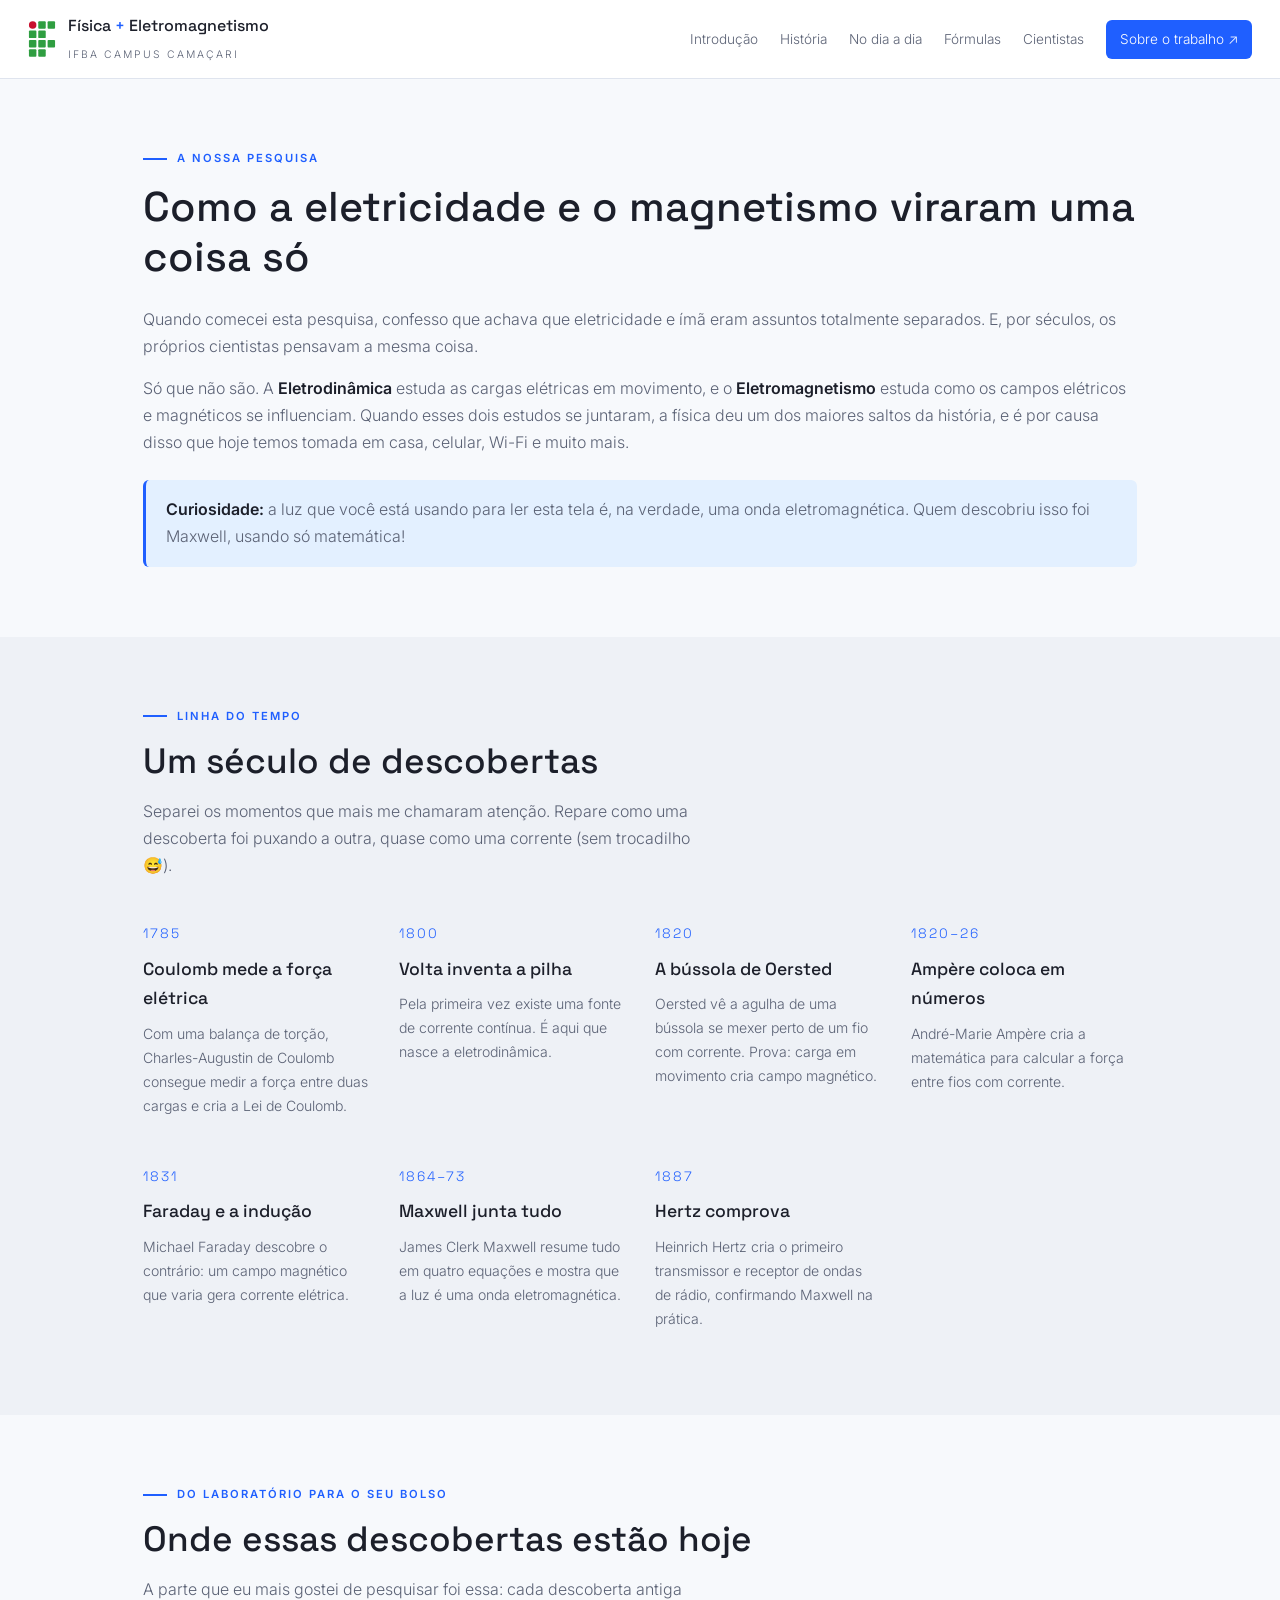
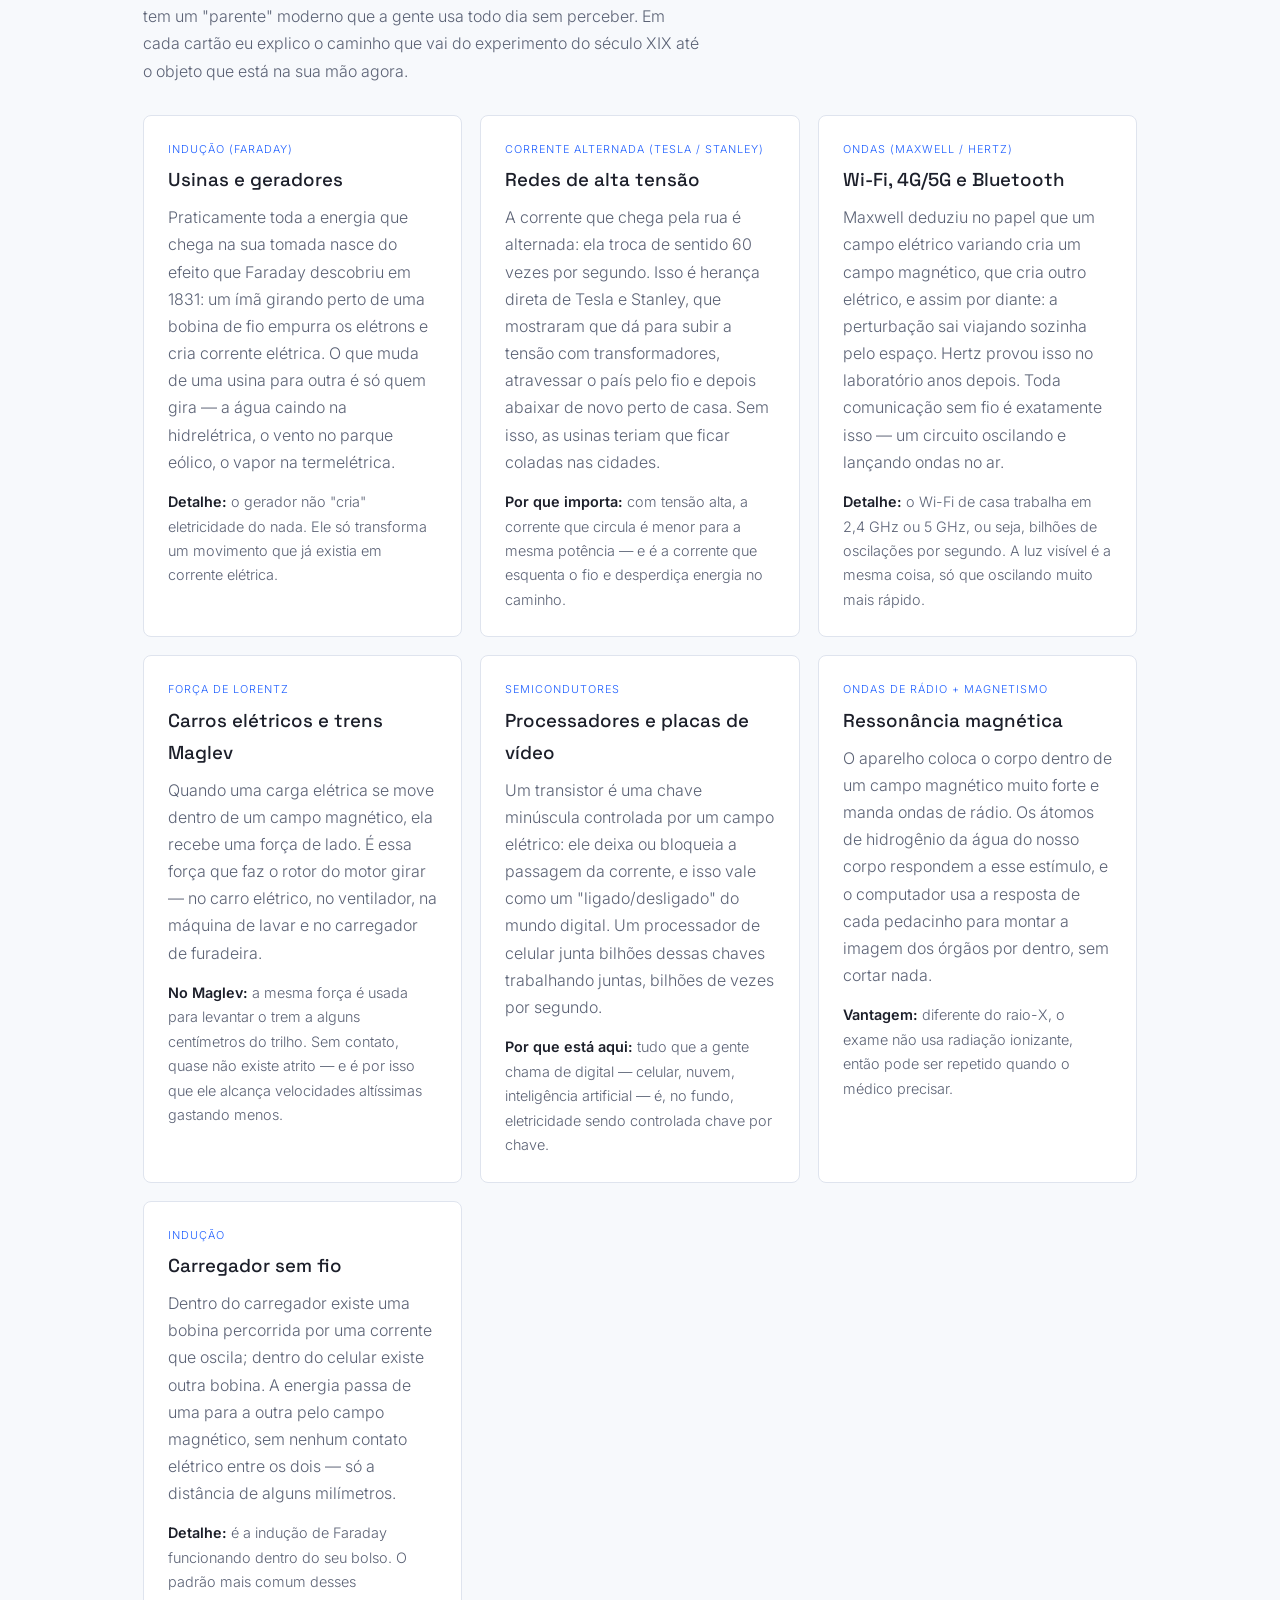
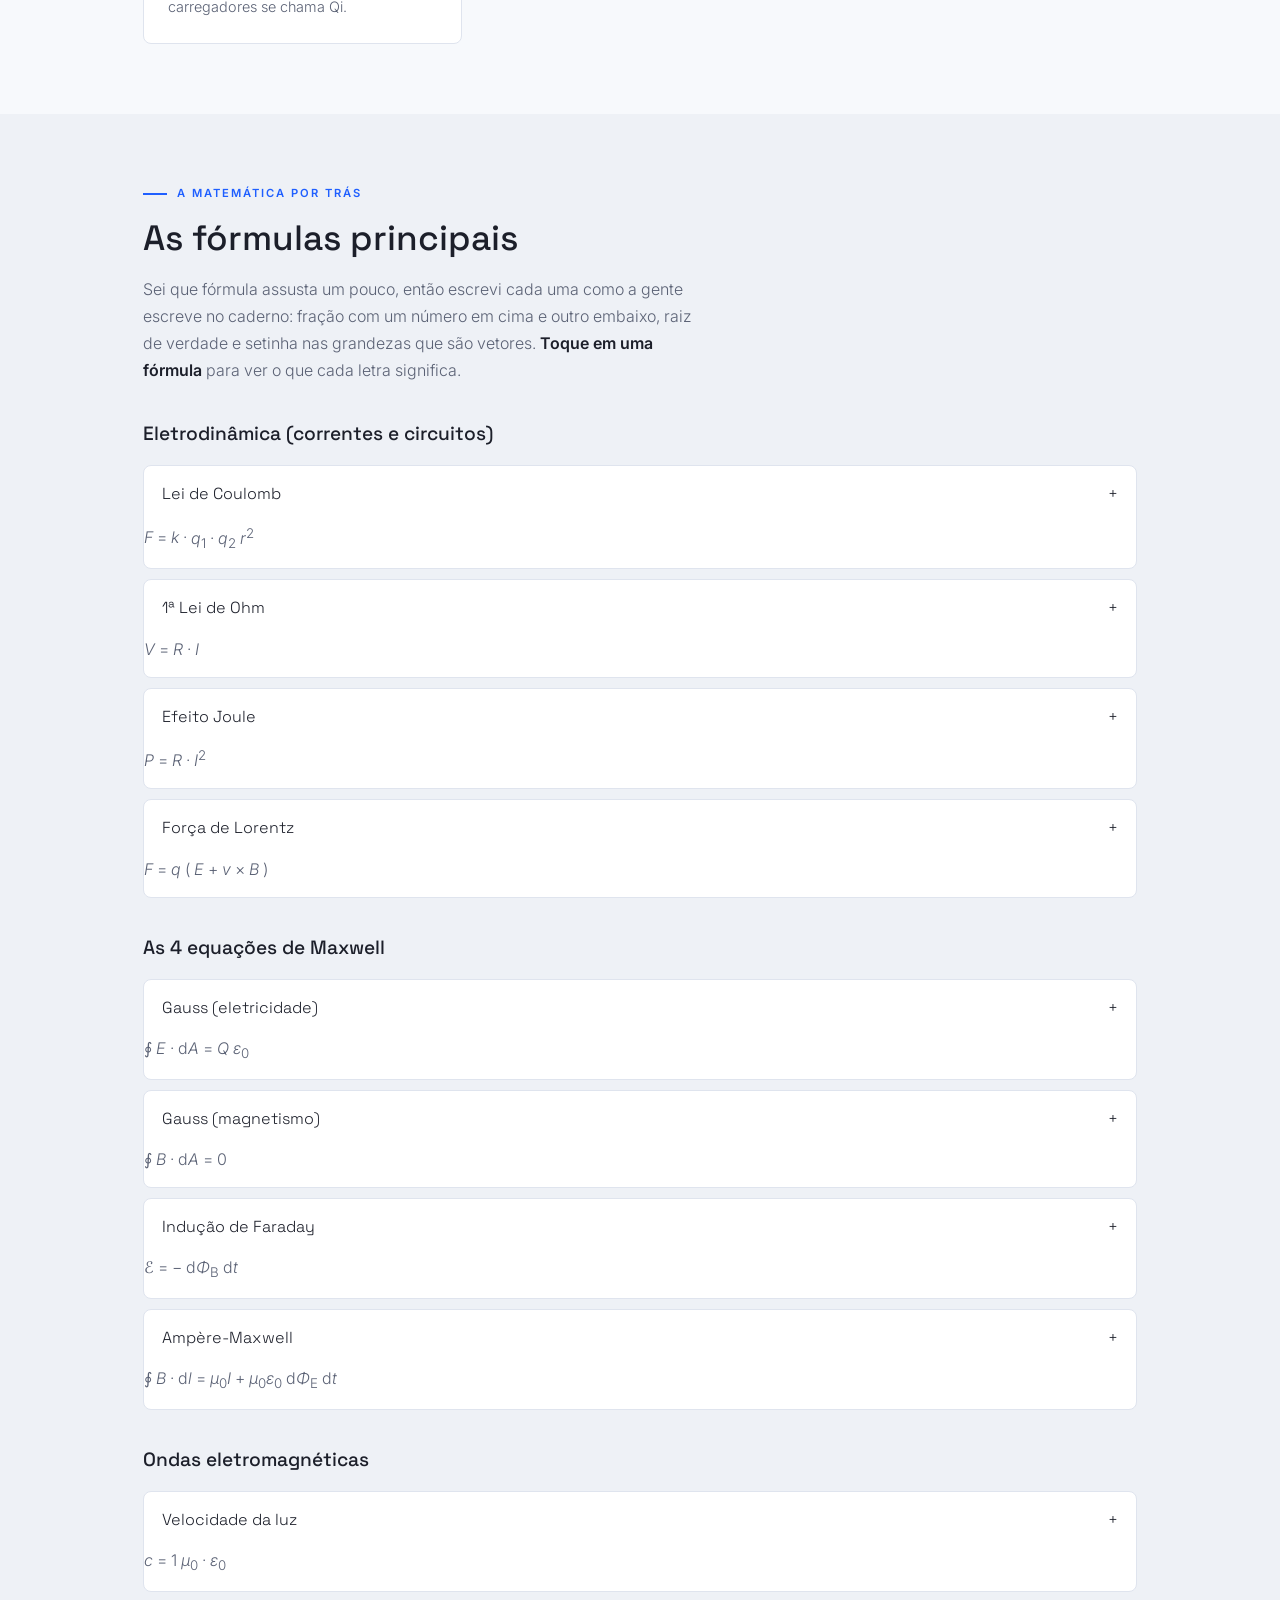
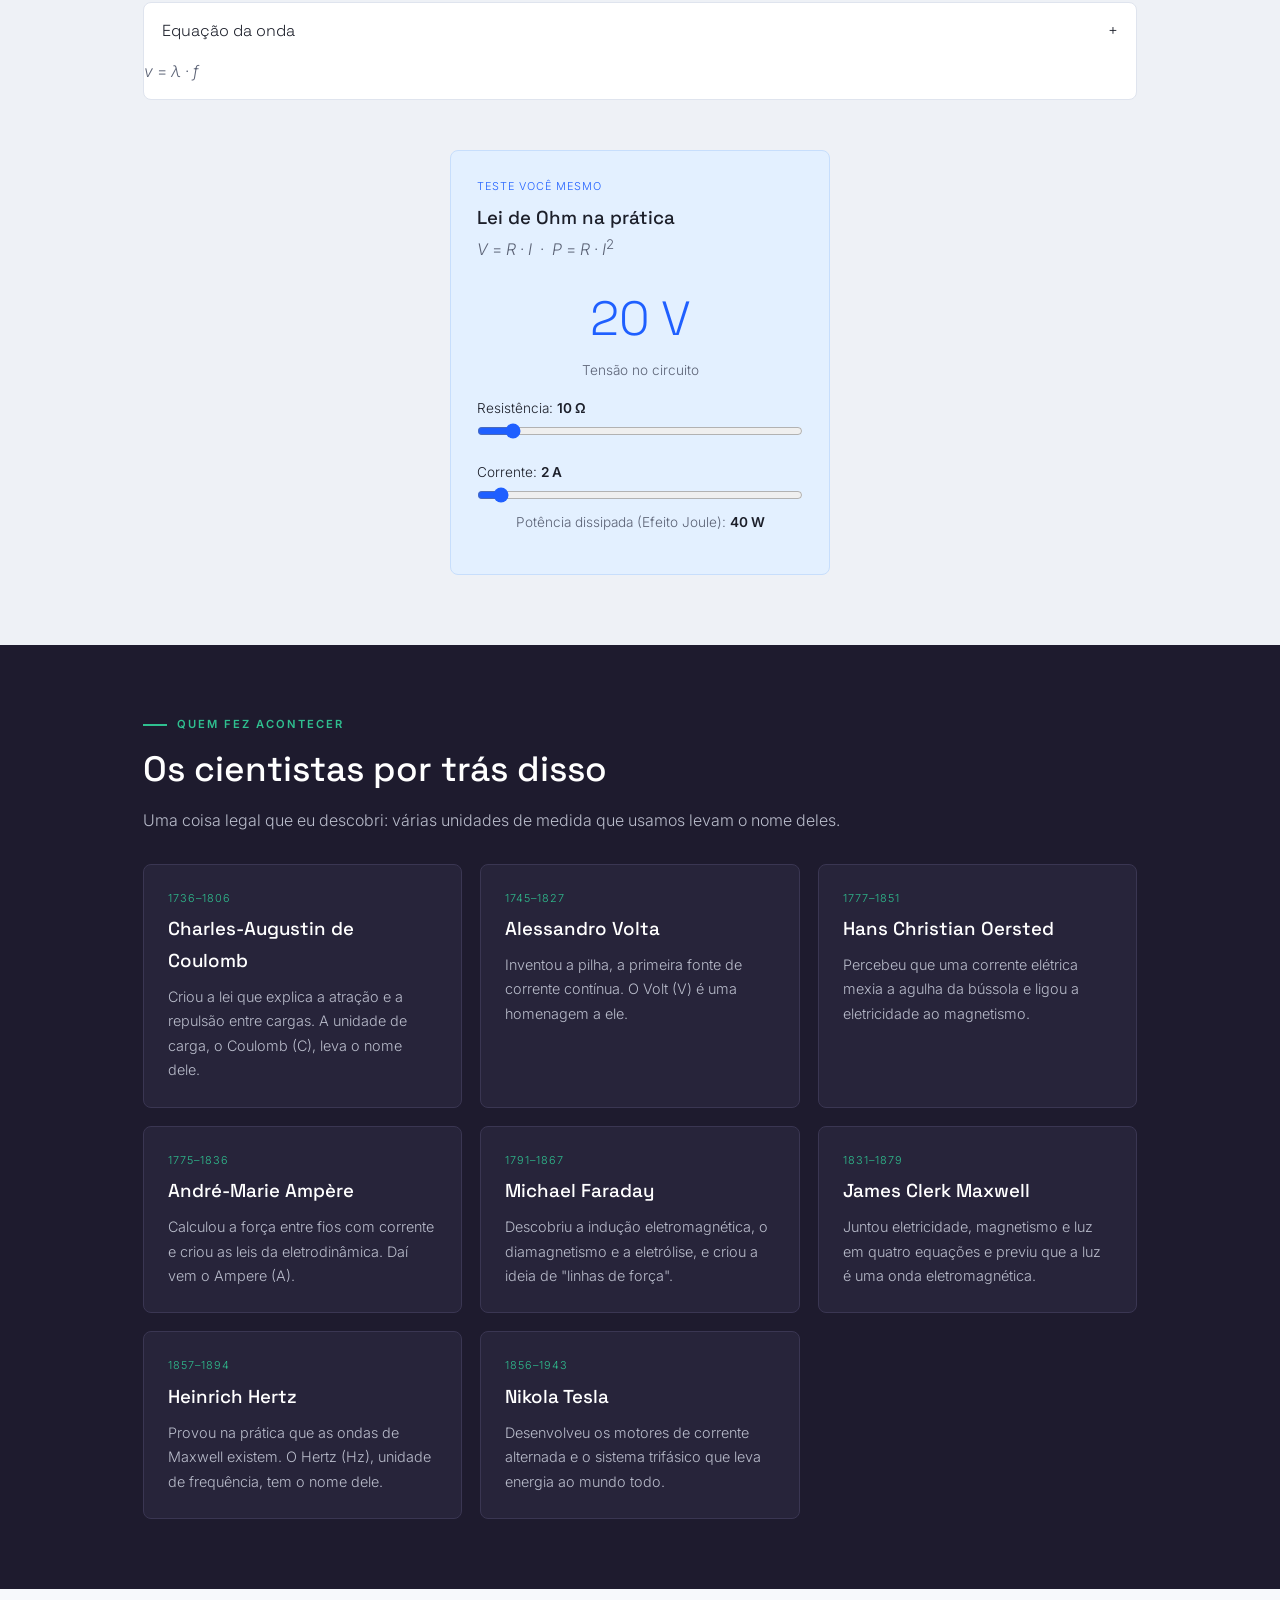
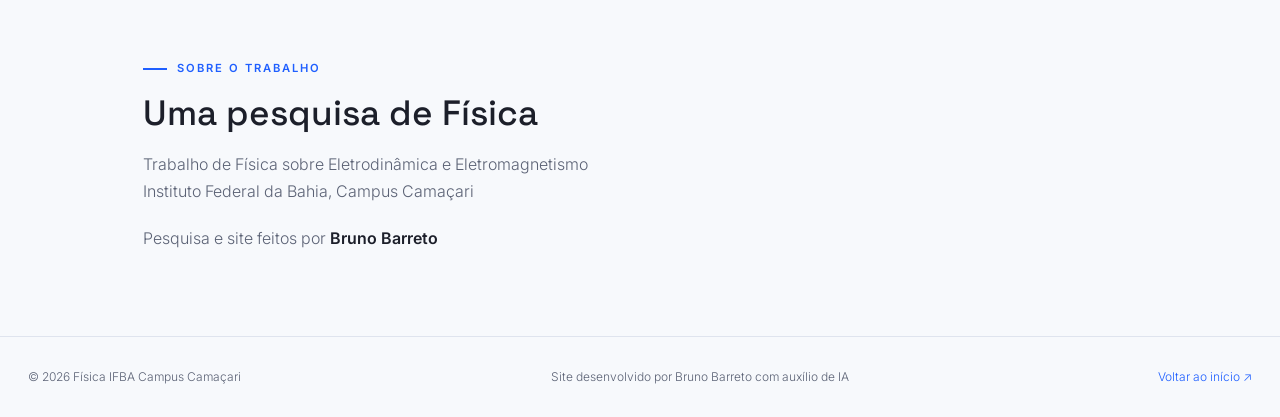
==== public/site/index.html @ 34001b53 "Changes" ====
<!DOCTYPE html>
<html lang="pt-BR">
<head>
  <meta charset="UTF-8">
  <meta name="viewport" content="width=device-width, initial-scale=1.0">
  <title>Física | Eletrodinâmica e Eletromagnetismo – IFBA Camaçari</title>
  <meta name="description" content="Trabalho de Física do IFBA Campus Camaçari sobre a história, as fórmulas e as aplicações da eletrodinâmica e do eletromagnetismo.">

  <!-- Fontes do Google: Space Grotesk (títulos) e Inter (texto) -->
  <link rel="preconnect" href="https://fonts.googleapis.com">
  <link href="https://fonts.googleapis.com/css2?family=Space+Grotesk:wght@400;500;600&family=Inter:wght@300;400;600&display=swap" rel="stylesheet">

  <link rel="stylesheet" href="style.css">
</head>
<body>

  <!-- ===================== CABEÇALHO ===================== -->
  <header class="cabecalho">
    <a href="#inicio" class="marca">
      <!-- Logo do IFBA desenhada em SVG (quadrados verdes + círculo vermelho) -->
      <svg class="logo-ifba" viewBox="0 0 30 40" aria-label="Logo do Instituto Federal da Bahia">
        <circle cx="5" cy="5" r="4" fill="#c8102e"/>
        <rect x="11" y="1" width="8" height="8" rx="1" fill="#2f9e41"/>
        <rect x="21" y="1" width="8" height="8" rx="1" fill="#2f9e41"/>
        <rect x="1"  y="11" width="8" height="8" rx="1" fill="#2f9e41"/>
        <rect x="11" y="11" width="8" height="8" rx="1" fill="#2f9e41"/>
        <rect x="1"  y="21" width="8" height="8" rx="1" fill="#2f9e41"/>
        <rect x="11" y="21" width="8" height="8" rx="1" fill="#2f9e41"/>
        <rect x="21" y="21" width="8" height="8" rx="1" fill="#2f9e41"/>
        <rect x="1"  y="31" width="8" height="8" rx="1" fill="#2f9e41"/>
        <rect x="11" y="31" width="8" height="8" rx="1" fill="#2f9e41"/>
      </svg>
      <div>
        <strong>Física <span class="azul">+</span> Eletromagnetismo</strong>
        <small>IFBA CAMPUS CAMAÇARI</small>
      </div>
    </a>

    <button id="botao-menu" class="botao-menu" aria-label="Abrir menu">☰</button>

    <nav id="menu" class="menu">
      <a href="#inicio">Introdução</a>
      <a href="#historia">História</a>
      <a href="#hoje">No dia a dia</a>
      <a href="#formulas">Fórmulas</a>
      <a href="#cientistas">Cientistas</a>
      <a href="#equipe" class="botao-azul">Sobre o trabalho ↗</a>
    </nav>
  </header>

  <!-- ===================== INTRODUÇÃO ===================== -->
  <section id="inicio" class="secao">
    <p class="etiqueta">A NOSSA PESQUISA</p>
    <h1>Como a eletricidade e o magnetismo viraram uma coisa só</h1>

    <p>
      Quando comecei esta pesquisa, confesso que achava que eletricidade e ímã eram assuntos
      totalmente separados. E, por séculos, os próprios cientistas pensavam a mesma coisa.
    </p>
    <p>
      Só que não são. A <b>Eletrodinâmica</b> estuda as cargas elétricas em movimento, e o
      <b>Eletromagnetismo</b> estuda como os campos elétricos e magnéticos se influenciam.
      Quando esses dois estudos se juntaram, a física deu um dos maiores saltos da história,
      e é por causa disso que hoje temos tomada em casa, celular, Wi-Fi e muito mais.
    </p>

    <div class="curiosidade">
      <b>Curiosidade:</b> a luz que você está usando para ler esta tela é, na verdade, uma onda
      eletromagnética. Quem descobriu isso foi Maxwell, usando só matemática!
    </div>
  </section>

  <!-- ===================== HISTÓRIA ===================== -->
  <section id="historia" class="secao-cinza">
    <div class="secao">
      <p class="etiqueta">LINHA DO TEMPO</p>
      <h2>Um século de descobertas</h2>
      <p class="texto-lado">
        Separei os momentos que mais me chamaram atenção. Repare como uma descoberta
        foi puxando a outra, quase como uma corrente (sem trocadilho 😅).
      </p>

      <div class="passos">
        <div class="passo">
          <span class="numero">1785</span>
          <h3>Coulomb mede a força elétrica</h3>
          <p>Com uma balança de torção, Charles-Augustin de Coulomb consegue medir a força entre duas cargas e cria a Lei de Coulomb.</p>
        </div>
        <div class="passo">
          <span class="numero">1800</span>
          <h3>Volta inventa a pilha</h3>
          <p>Pela primeira vez existe uma fonte de corrente contínua. É aqui que nasce a eletrodinâmica.</p>
        </div>
        <div class="passo">
          <span class="numero">1820</span>
          <h3>A bússola de Oersted</h3>
          <p>Oersted vê a agulha de uma bússola se mexer perto de um fio com corrente. Prova: carga em movimento cria campo magnético.</p>
        </div>
        <div class="passo">
          <span class="numero">1820–26</span>
          <h3>Ampère coloca em números</h3>
          <p>André-Marie Ampère cria a matemática para calcular a força entre fios com corrente.</p>
        </div>
        <div class="passo">
          <span class="numero">1831</span>
          <h3>Faraday e a indução</h3>
          <p>Michael Faraday descobre o contrário: um campo magnético que varia gera corrente elétrica.</p>
        </div>
        <div class="passo">
          <span class="numero">1864–73</span>
          <h3>Maxwell junta tudo</h3>
          <p>James Clerk Maxwell resume tudo em quatro equações e mostra que a luz é uma onda eletromagnética.</p>
        </div>
        <div class="passo">
          <span class="numero">1887</span>
          <h3>Hertz comprova</h3>
          <p>Heinrich Hertz cria o primeiro transmissor e receptor de ondas de rádio, confirmando Maxwell na prática.</p>
        </div>
      </div>
    </div>
  </section>

  <!-- ===================== NO DIA A DIA ===================== -->
  <section id="hoje" class="secao">
    <p class="etiqueta">DO LABORATÓRIO PARA O SEU BOLSO</p>
    <h2>Onde essas descobertas estão hoje</h2>
    <p class="texto-lado">
      A parte que eu mais gostei de pesquisar foi essa: cada descoberta antiga tem um
      "parente" moderno que a gente usa todo dia sem perceber. Em cada cartão eu explico
      o caminho que vai do experimento do século XIX até o objeto que está na sua mão agora.
    </p>

    <div class="cartoes">

      <div class="cartao">
        <p class="mini">INDUÇÃO (FARADAY)</p>
        <h3>Usinas e geradores</h3>
        <p>
          Praticamente toda a energia que chega na sua tomada nasce do efeito que Faraday
          descobriu em 1831: um ímã girando perto de uma bobina de fio empurra os elétrons
          e cria corrente elétrica. O que muda de uma usina para outra é só quem gira —
          a água caindo na hidrelétrica, o vento no parque eólico, o vapor na termelétrica.
        </p>
        <p class="nota">
          <b>Detalhe:</b> o gerador não "cria" eletricidade do nada. Ele só transforma
          um movimento que já existia em corrente elétrica.
        </p>
      </div>

      <div class="cartao">
        <p class="mini">CORRENTE ALTERNADA (TESLA / STANLEY)</p>
        <h3>Redes de alta tensão</h3>
        <p>
          A corrente que chega pela rua é alternada: ela troca de sentido 60 vezes por
          segundo. Isso é herança direta de Tesla e Stanley, que mostraram que dá para
          subir a tensão com transformadores, atravessar o país pelo fio e depois abaixar
          de novo perto de casa. Sem isso, as usinas teriam que ficar coladas nas cidades.
        </p>
        <p class="nota">
          <b>Por que importa:</b> com tensão alta, a corrente que circula é menor para a
          mesma potência — e é a corrente que esquenta o fio e desperdiça energia no caminho.
        </p>
      </div>

      <div class="cartao">
        <p class="mini">ONDAS (MAXWELL / HERTZ)</p>
        <h3>Wi-Fi, 4G/5G e Bluetooth</h3>
        <p>
          Maxwell deduziu no papel que um campo elétrico variando cria um campo magnético,
          que cria outro elétrico, e assim por diante: a perturbação sai viajando sozinha
          pelo espaço. Hertz provou isso no laboratório anos depois. Toda comunicação sem
          fio é exatamente isso — um circuito oscilando e lançando ondas no ar.
        </p>
        <p class="nota">
          <b>Detalhe:</b> o Wi-Fi de casa trabalha em 2,4 GHz ou 5 GHz, ou seja, bilhões
          de oscilações por segundo. A luz visível é a mesma coisa, só que oscilando muito mais rápido.
        </p>
      </div>

      <div class="cartao">
        <p class="mini">FORÇA DE LORENTZ</p>
        <h3>Carros elétricos e trens Maglev</h3>
        <p>
          Quando uma carga elétrica se move dentro de um campo magnético, ela recebe uma
          força de lado. É essa força que faz o rotor do motor girar — no carro elétrico,
          no ventilador, na máquina de lavar e no carregador de furadeira.
        </p>
        <p class="nota">
          <b>No Maglev:</b> a mesma força é usada para levantar o trem a alguns centímetros
          do trilho. Sem contato, quase não existe atrito — e é por isso que ele alcança
          velocidades altíssimas gastando menos.
        </p>
      </div>

      <div class="cartao">
        <p class="mini">SEMICONDUTORES</p>
        <h3>Processadores e placas de vídeo</h3>
        <p>
          Um transistor é uma chave minúscula controlada por um campo elétrico: ele deixa
          ou bloqueia a passagem da corrente, e isso vale como um "ligado/desligado" do
          mundo digital. Um processador de celular junta bilhões dessas chaves trabalhando
          juntas, bilhões de vezes por segundo.
        </p>
        <p class="nota">
          <b>Por que está aqui:</b> tudo que a gente chama de digital — celular, nuvem,
          inteligência artificial — é, no fundo, eletricidade sendo controlada chave por chave.
        </p>
      </div>

      <div class="cartao">
        <p class="mini">ONDAS DE RÁDIO + MAGNETISMO</p>
        <h3>Ressonância magnética</h3>
        <p>
          O aparelho coloca o corpo dentro de um campo magnético muito forte e manda ondas
          de rádio. Os átomos de hidrogênio da água do nosso corpo respondem a esse estímulo,
          e o computador usa a resposta de cada pedacinho para montar a imagem dos órgãos
          por dentro, sem cortar nada.
        </p>
        <p class="nota">
          <b>Vantagem:</b> diferente do raio-X, o exame não usa radiação ionizante,
          então pode ser repetido quando o médico precisar.
        </p>
      </div>

      <div class="cartao">
        <p class="mini">INDUÇÃO</p>
        <h3>Carregador sem fio</h3>
        <p>
          Dentro do carregador existe uma bobina percorrida por uma corrente que oscila;
          dentro do celular existe outra bobina. A energia passa de uma para a outra pelo
          campo magnético, sem nenhum contato elétrico entre os dois — só a distância
          de alguns milímetros.
        </p>
        <p class="nota">
          <b>Detalhe:</b> é a indução de Faraday funcionando dentro do seu bolso.
          O padrão mais comum desses carregadores se chama Qi.
        </p>
      </div>

    </div>
  </section>

  <!-- ===================== FÓRMULAS ===================== -->
  <!--
    Como as fórmulas foram escritas (tudo em HTML e CSS, sem biblioteca externa):
      <span class="fracao"><span class="cima">...</span><span class="baixo">...</span></span>
          -> fração de verdade: um número em cima, outro embaixo, traço no meio
      <span class="raiz"><span class="dentro">...</span></span>
          -> raiz quadrada com o traço por cima do que está dentro
      <span class="vetor"><i>F</i></span>
          -> setinha por cima da letra, indicando grandeza vetorial
      <sup> e <sub>
          -> potenciação (2 em cima) e índice (0 embaixo), como no caderno
  -->
  <section id="formulas" class="secao-cinza">
    <div class="secao">
      <p class="etiqueta">A MATEMÁTICA POR TRÁS</p>
      <h2>As fórmulas principais</h2>
      <p class="texto-lado">
        Sei que fórmula assusta um pouco, então escrevi cada uma como a gente escreve no
        caderno: fração com um número em cima e outro embaixo, raiz de verdade e setinha
        nas grandezas que são vetores. <b>Toque em uma fórmula</b> para ver o que cada letra significa.
      </p>

      <h3 class="subtitulo">Eletrodinâmica (correntes e circuitos)</h3>

      <div class="formula">
        <div class="formula-topo"><span>Lei de Coulomb</span><span class="mais">+</span></div>
        <p class="mat formula-corpo">
          <i>F</i> = <i>k</i> ·
          <span class="fracao">
            <span class="cima"><i>q</i><sub>1</sub> · <i>q</i><sub>2</sub></span>
            <span class="baixo"><i>r</i><sup>2</sup></span>
          </span>
        </p>
        <p class="formula-explica">
          <i>F</i> = força entre as cargas (N) · <i>q</i><sub>1</sub> e <i>q</i><sub>2</sub> = cargas (C) ·
          <i>r</i> = distância entre elas (m) · <i>k</i> = constante do meio (9 × 10<sup>9</sup> N·m²/C² no vácuo).
          Repare no <i>r</i><sup>2</sup> embaixo: afastar um pouco já derruba muito a força.
        </p>
      </div>

      <div class="formula">
        <div class="formula-topo"><span>1ª Lei de Ohm</span><span class="mais">+</span></div>
        <p class="mat formula-corpo"><i>V</i> = <i>R</i> · <i>I</i></p>
        <p class="formula-explica">
          <i>V</i> = tensão (V) · <i>R</i> = resistência (Ω) · <i>I</i> = corrente (A).
          Dá para isolar a corrente como <i>I</i> = <i>V</i> / <i>R</i>: quanto maior a resistência,
          menos carga consegue passar.
        </p>
      </div>

      <div class="formula">
        <div class="formula-topo"><span>Efeito Joule</span><span class="mais">+</span></div>
        <p class="mat formula-corpo"><i>P</i> = <i>R</i> · <i>I</i><sup>2</sup></p>
        <p class="formula-explica">
          <i>P</i> = potência que vira calor (W). O <i>I</i><sup>2</sup> diz que o efeito cresce
          rápido: dobrar a corrente quadruplica o calor. É por isso que o carregador esquenta!
        </p>
      </div>

      <div class="formula">
        <div class="formula-topo"><span>Força de Lorentz</span><span class="mais">+</span></div>
        <p class="mat formula-corpo">
          <span class="vetor"><i>F</i></span> = <i>q</i> ( <span class="vetor"><i>E</i></span> +
          <span class="vetor"><i>v</i></span> × <span class="vetor"><i>B</i></span> )
        </p>
        <p class="formula-explica">
          <i>q</i> = carga · <span class="vetor"><i>E</i></span> = campo elétrico ·
          <span class="vetor"><i>B</i></span> = campo magnético · <span class="vetor"><i>v</i></span> = velocidade da carga.
          A parte de <i>q</i><span class="vetor"><i>E</i></span> empurra a carga na direção do campo;
          a parte <span class="vetor"><i>v</i></span> × <span class="vetor"><i>B</i></span> empurra de lado —
          é essa que faz o motor girar.
        </p>
      </div>

      <h3 class="subtitulo">As 4 equações de Maxwell</h3>

      <div class="formula">
        <div class="formula-topo"><span>Gauss (eletricidade)</span><span class="mais">+</span></div>
        <p class="mat formula-corpo">
          <span class="int">∮</span> <span class="vetor"><i>E</i></span> · d<i>A</i> =
          <span class="fracao">
            <span class="cima"><i>Q</i></span>
            <span class="baixo"><i>ε</i><sub>0</sub></span>
          </span>
        </p>
        <p class="formula-explica">
          As cargas elétricas são a "fonte" do campo elétrico: quantas linhas de campo saem
          de uma superfície fechada depende só da carga <i>Q</i> que está lá dentro.
          <i>ε</i><sub>0</sub> é a permissividade do vácuo.
        </p>
      </div>

      <div class="formula">
        <div class="formula-topo"><span>Gauss (magnetismo)</span><span class="mais">+</span></div>
        <p class="mat formula-corpo">
          <span class="int">∮</span> <span class="vetor"><i>B</i></span> · d<i>A</i> = 0
        </p>
        <p class="formula-explica">
          Não existe ímã com um polo só. Toda linha de campo magnético que entra numa
          superfície tem que sair por outro lado: as linhas sempre se fecham em loops.
        </p>
      </div>

      <div class="formula">
        <div class="formula-topo"><span>Indução de Faraday</span><span class="mais">+</span></div>
        <p class="mat formula-corpo">
          ℰ = −
          <span class="fracao">
            <span class="cima">d<i>Φ</i><sub>B</sub></span>
            <span class="baixo">d<i>t</i></span>
          </span>
        </p>
        <p class="formula-explica">
          Quando o fluxo magnético <i>Φ</i><sub>B</sub> muda, aparece uma força eletromotriz
          ℰ (e por isso uma corrente). O sinal de menos é a Lei de Lenz: a corrente criada
          se opõe à mudança que a gerou. É o princípio do gerador e do transformador.
        </p>
      </div>

      <div class="formula">
        <div class="formula-topo"><span>Ampère-Maxwell</span><span class="mais">+</span></div>
        <p class="mat formula-corpo">
          <span class="int">∮</span> <span class="vetor"><i>B</i></span> · d<i>l</i> =
          <i>μ</i><sub>0</sub><i>I</i> + <i>μ</i><sub>0</sub><i>ε</i><sub>0</sub>
          <span class="fracao">
            <span class="cima">d<i>Φ</i><sub>E</sub></span>
            <span class="baixo">d<i>t</i></span>
          </span>
        </p>
        <p class="formula-explica">
          Campo magnético nasce de corrente elétrica (<i>I</i>) ou de campo elétrico que varia
          no tempo. Foi o segundo termo — a parte que Maxwell acrescentou — que permitiu
          prever a existência das ondas eletromagnéticas.
        </p>
      </div>

      <h3 class="subtitulo">Ondas eletromagnéticas</h3>

      <div class="formula">
        <div class="formula-topo"><span>Velocidade da luz</span><span class="mais">+</span></div>
        <p class="mat formula-corpo">
          <i>c</i> =
          <span class="fracao">
            <span class="cima">1</span>
            <span class="baixo"><span class="raiz"><span class="dentro"><i>μ</i><sub>0</sub> · <i>ε</i><sub>0</sub></span></span></span>
          </span>
        </p>
        <p class="formula-explica">
          <i>ε</i><sub>0</sub> ≈ 8,85 × 10<sup>−12</sup> F/m · <i>μ</i><sub>0</sub> = 4π × 10<sup>−7</sup> T·m/A.
          Fazendo a conta dá 3 × 10<sup>8</sup> m/s — a velocidade da luz. Foi assim que Maxwell
          percebeu que a luz é uma onda eletromagnética.
        </p>
      </div>

      <div class="formula">
        <div class="formula-topo"><span>Equação da onda</span><span class="mais">+</span></div>
        <p class="mat formula-corpo"><i>v</i> = <i>λ</i> · <i>f</i></p>
        <p class="formula-explica">
          <i>λ</i> = comprimento de onda (m) · <i>f</i> = frequência (Hz). Como <i>v</i> é fixo
          para a luz, onda curta significa frequência alta — e é por isso que o 5G, que usa
          frequência alta, alcana uma distância menor que o Wi-Fi antigo.
        </p>
      </div>

      <!-- Calculadora da Lei de Ohm (funciona com o script.js) -->
      <div class="calculadora">
        <p class="mini">TESTE VOCÊ MESMO</p>
        <h3>Lei de Ohm na prática</h3>
        <p class="mat calculadora-formula"><i>V</i> = <i>R</i> · <i>I</i> &nbsp;·&nbsp; <i>P</i> = <i>R</i> · <i>I</i><sup>2</sup></p>
        <p class="valor"><span id="valor-tensao">20</span> V</p>
        <p class="legenda">Tensão no circuito</p>

        <label>Resistência: <b><span id="texto-r">10</span> Ω</b></label>
        <input type="range" id="resistencia" min="1" max="100" value="10">

        <label>Corrente: <b><span id="texto-i">2</span> A</b></label>
        <input type="range" id="corrente" min="1" max="20" value="2">

        <p class="legenda">Potência dissipada (Efeito Joule): <b><span id="valor-potencia">40</span> W</b></p>
      </div>
    </div>
  </section>

  <!-- ===================== CIENTISTAS ===================== -->
  <section id="cientistas" class="secao-escura">
    <div class="secao">
      <p class="etiqueta verde">QUEM FEZ ACONTECER</p>
      <h2>Os cientistas por trás disso</h2>
      <p>Uma coisa legal que eu descobri: várias unidades de medida que usamos levam o nome deles.</p>

      <!-- Os cartões são criados pelo script.js a partir de uma lista -->
      <div id="lista-cientistas" class="cartoes"></div>
    </div>
  </section>

  <!-- ===================== SOBRE O TRABALHO ===================== -->
  <section id="equipe" class="secao">
    <p class="etiqueta">SOBRE O TRABALHO</p>
    <h2>Uma pesquisa de Física</h2>
    <p>
      Trabalho de Física sobre Eletrodinâmica e Eletromagnetismo<br>
      Instituto Federal da Bahia, Campus Camaçari
    </p>
    <p class="autor">Pesquisa e site feitos por <b>Bruno Barreto</b></p>
  </section>

  <footer class="rodape">
    <span>© 2026 Física IFBA Campus Camaçari</span>
    <span>Site desenvolvido por Bruno Barreto com auxílio de IA</span>
    <a href="#inicio">Voltar ao início ↗</a>
  </footer>

  <script src="script.js"></script>
</body>
</html>
---- public/site/style.css ----
/* =========================================================
   CORES DO SITE — troque aqui para mudar o visual inteiro
   ========================================================= */
:root {
  --fundo: #f7f9fc;          /* fundo claro principal */
  --fundo-cinza: #eef1f6;    /* fundo das seções alternadas */
  --fundo-escuro: #1e1b2e;   /* seção escura (cientistas) */
  --branco: #ffffff;
  --texto: #1c1f2a;
  --texto-suave: #5b6275;
  --azul: #1f5fff;           /* cor de destaque */
  --azul-claro: #e3f0ff;     /* caixas de curiosidade */
  --verde: #2fbf8f;
  --borda: #dfe4ee;
}

/* ===================== BASE ===================== */
* { box-sizing: border-box; margin: 0; padding: 0; }

html { scroll-behavior: smooth; }

body {
  font-family: "Inter", Arial, sans-serif;
  font-weight: 300;
  background: var(--fundo);
  color: var(--texto);
  line-height: 1.7;
}

h1, h2, h3, strong {
  font-family: "Space Grotesk", Arial, sans-serif;
  font-weight: 500;
}

h1 { font-size: clamp(1.8rem, 5vw, 2.6rem); line-height: 1.2; margin-bottom: 24px; }
h2 { font-size: clamp(1.6rem, 4vw, 2.2rem); line-height: 1.2; margin-bottom: 16px; }
p  { margin-bottom: 14px; color: var(--texto-suave); }
b  { font-weight: 600; color: var(--texto); }

/* ===================== CABEÇALHO ===================== */
.cabecalho {
  position: sticky;
  top: 0;
  z-index: 10;
  display: flex;
  align-items: center;
  justify-content: space-between;
  padding: 12px 28px;
  background: var(--branco);
  border-bottom: 1px solid var(--borda);
}

.marca {
  display: flex;
  align-items: center;
  gap: 12px;
  text-decoration: none;
  color: var(--texto);
}

.logo-ifba { width: 28px; height: 38px; }

.marca strong { display: block; font-size: 1rem; }
.marca small  { font-size: 0.65rem; letter-spacing: 2px; color: var(--texto-suave); }
.azul { color: var(--azul); }

.menu { display: flex; align-items: center; gap: 22px; }

.menu a {
  font-size: 0.85rem;
  color: var(--texto-suave);
  text-decoration: none;
}

.menu a:hover { color: var(--azul); }

.botao-azul {
  background: var(--azul);
  color: var(--branco) !important;
  padding: 8px 14px;
  border-radius: 6px;
}

.botao-menu {
  display: none;
  background: none;
  border: none;
  font-size: 1.6rem;
  cursor: pointer;
}

/* ===================== SEÇÕES ===================== */
.secao {
  max-width: 1050px;
  margin: 0 auto;
  padding: 70px 28px;
}

.secao-cinza   { background: var(--fundo-cinza); }
.secao-escura  { background: var(--fundo-escuro); }
.secao-escura h2, .secao-escura h3 { color: var(--branco); }
.secao-escura p { color: #b9bccb; }

/* Etiqueta azul com tracinho antes (ex: "— A NOSSA PESQUISA") */
.etiqueta {
  font-size: 0.7rem;
  font-weight: 600;
  letter-spacing: 2px;
  color: var(--azul);
  margin-bottom: 14px;
}

.etiqueta::before {
  content: "";
  display: inline-block;
  width: 24px;
  height: 2px;
  background: currentColor;
  vertical-align: middle;
  margin-right: 10px;
}

.etiqueta.verde { color: var(--verde); }

.texto-lado { max-width: 560px; }

.subtitulo { margin: 34px 0 14px; font-size: 1.2rem; }

.mini {
  font-size: 0.68rem;
  letter-spacing: 1px;
  color: var(--azul);
  margin-bottom: 6px;
}

/* Caixa de curiosidade com borda azul */
.curiosidade {
  background: var(--azul-claro);
  border-left: 3px solid var(--azul);
  padding: 16px 20px;
  border-radius: 6px;
  margin-top: 24px;
  color: var(--texto-suave);
}

/* ===================== LINHA DO TEMPO (passos) ===================== */
.passos {
  display: grid;
  grid-template-columns: repeat(auto-fill, minmax(220px, 1fr));
  gap: 30px;
  margin-top: 40px;
}

.numero {
  font-family: "Space Grotesk", monospace;
  color: var(--azul);
  letter-spacing: 2px;
  font-size: 0.85rem;
}

.passo h3 { margin: 8px 0; font-size: 1.1rem; }
.passo p  { font-size: 0.88rem; }

/* ===================== CARTÕES ===================== */
.cartoes {
  display: grid;
  grid-template-columns: repeat(auto-fill, minmax(280px, 1fr));
  gap: 18px;
  margin-top: 30px;
}

.cartao {
  background: var(--branco);
  border: 1px solid var(--borda);
  border-radius: 8px;
  padding: 24px;
  transition: transform 0.2s;
}

.cartao:hover { transform: translateY(-4px); }
.cartao h3 { margin-bottom: 8px; }
.cartao p:last-child { font-size: 0.9rem; margin: 0; }

/* Cartões da seção escura (cientistas) */
.secao-escura .cartao {
  background: #27243a;
  border-color: #3a3652;
}

.secao-escura .mini { color: var(--verde); }

/* ===================== FÓRMULAS ===================== */
.formula {
  background: var(--branco);
  border: 1px solid var(--borda);
  border-radius: 8px;
  margin-bottom: 10px;
  cursor: pointer;
}

.formula:hover { border-color: var(--azul); }

.formula-topo {
  display: flex;
  flex-wrap: wrap;
  justify-content: space-between;
  gap: 8px;
  padding: 14px 18px;
  font-family: "Space Grotesk", sans-serif;
}

.formula code { color: var(--azul); font-size: 1.05rem; }

.formula-explica {
  display: none;              /* escondido até clicar */
  padding: 0 18px 14px;
  margin: 0;
  font-size: 0.9rem;
}

.formula.aberta .formula-explica { display: block; }

/* ===================== CALCULADORA ===================== */
.calculadora {
  max-width: 380px;
  margin: 50px auto 0;
  background: var(--azul-claro);
  border: 1px solid #c7defc;
  border-radius: 8px;
  padding: 26px;
}

.valor {
  font-family: "Space Grotesk", sans-serif;
  font-size: 3rem;
  color: var(--azul);
  text-align: center;
  margin: 10px 0 0;
}

.legenda { text-align: center; font-size: 0.85rem; }

.calculadora label { display: block; font-size: 0.85rem; margin-top: 14px; }
.calculadora input { width: 100%; accent-color: var(--azul); }

/* ===================== SOBRE / RODAPÉ ===================== */
.autor { margin-top: 20px; }

.rodape {
  display: flex;
  flex-wrap: wrap;
  justify-content: space-between;
  gap: 12px;
  padding: 30px 28px;
  font-size: 0.75rem;
  color: var(--texto-suave);
  border-top: 1px solid var(--borda);
}

.rodape a { color: var(--azul); text-decoration: none; }

/* ===================== ANIMAÇÃO AO ROLAR ===================== */
.escondido { opacity: 0; transform: translateY(24px); transition: opacity 0.6s, transform 0.6s; }
.visivel   { opacity: 1; transform: none; }

/* ===================== CELULAR ===================== */
@media (max-width: 860px) {
  .botao-menu { display: block; }

  .menu {
    display: none;            /* o JS mostra ao clicar no ☰ */
    position: absolute;
    top: 100%;
    left: 0;
    right: 0;
    flex-direction: column;
    align-items: flex-start;
    gap: 14px;
    padding: 18px 28px;
    background: var(--branco);
    border-bottom: 1px solid var(--borda);
  }

  .menu.aberto { display: flex; }
}
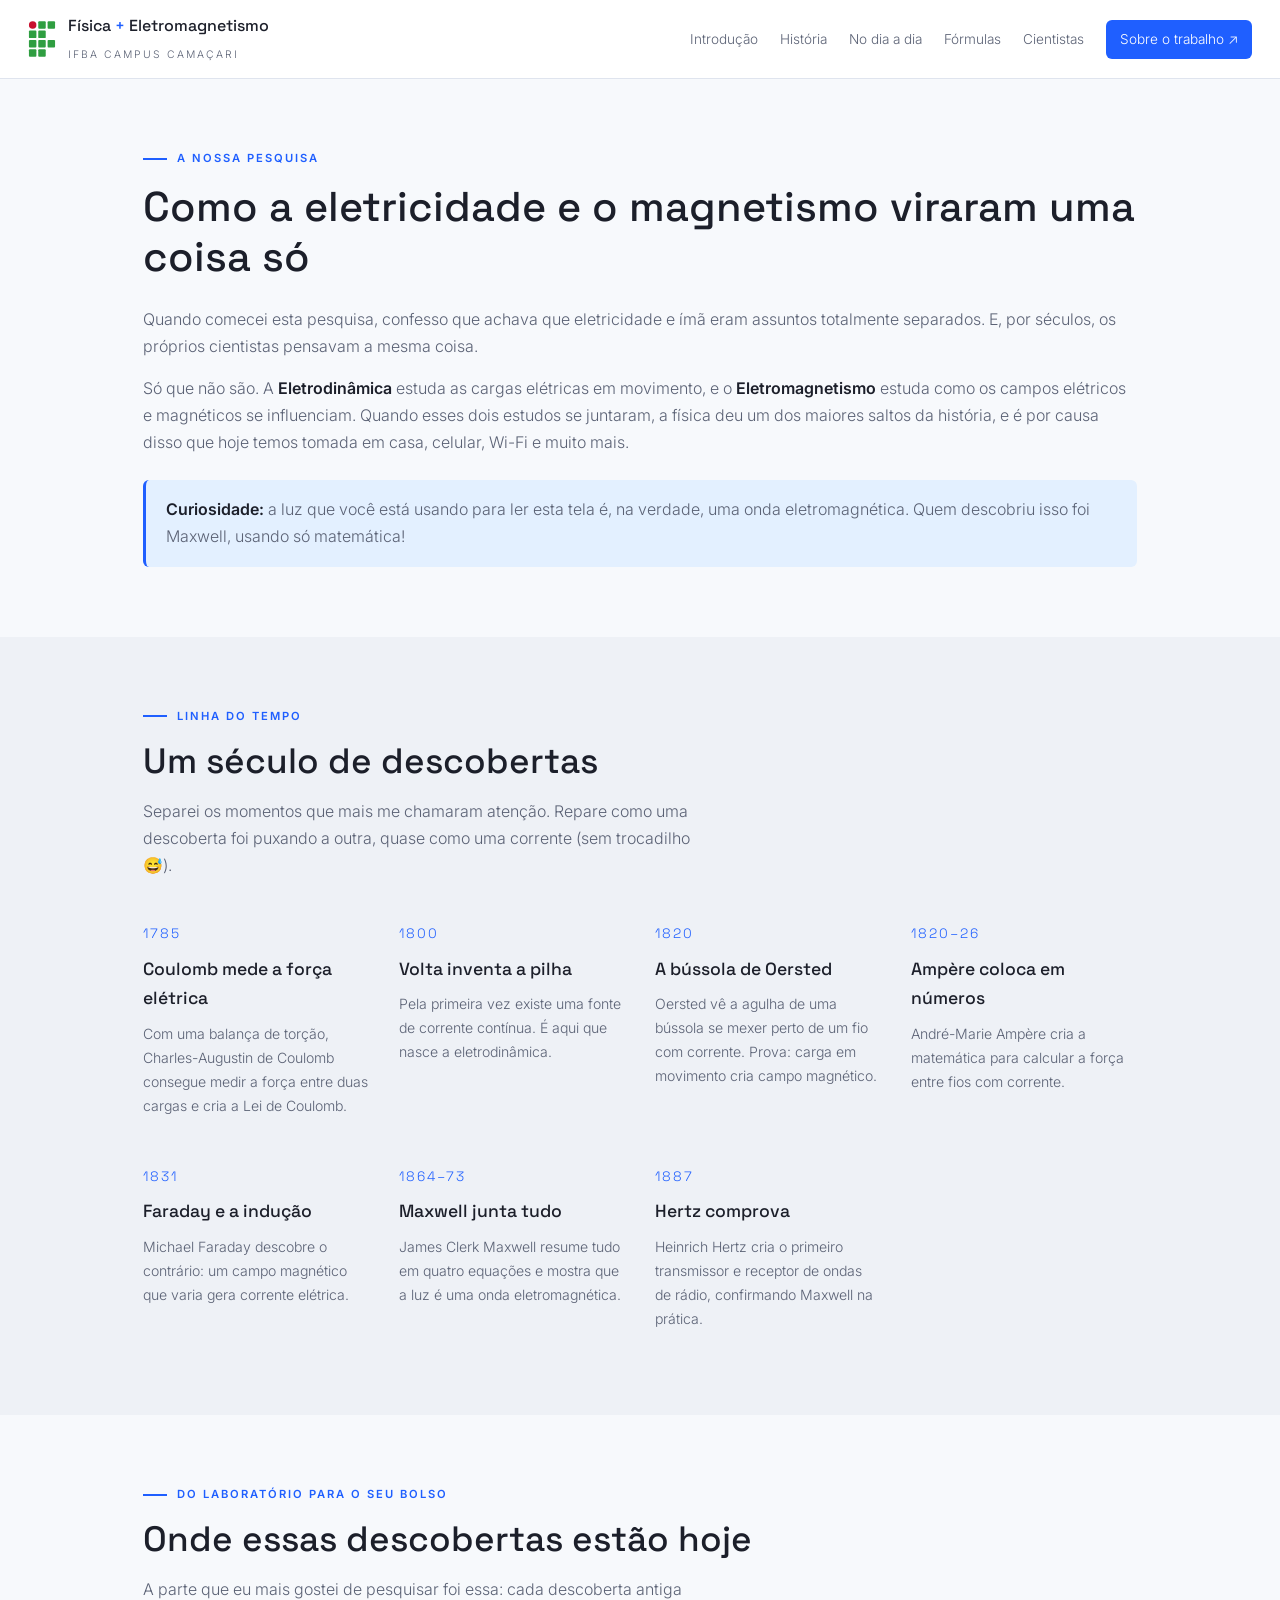
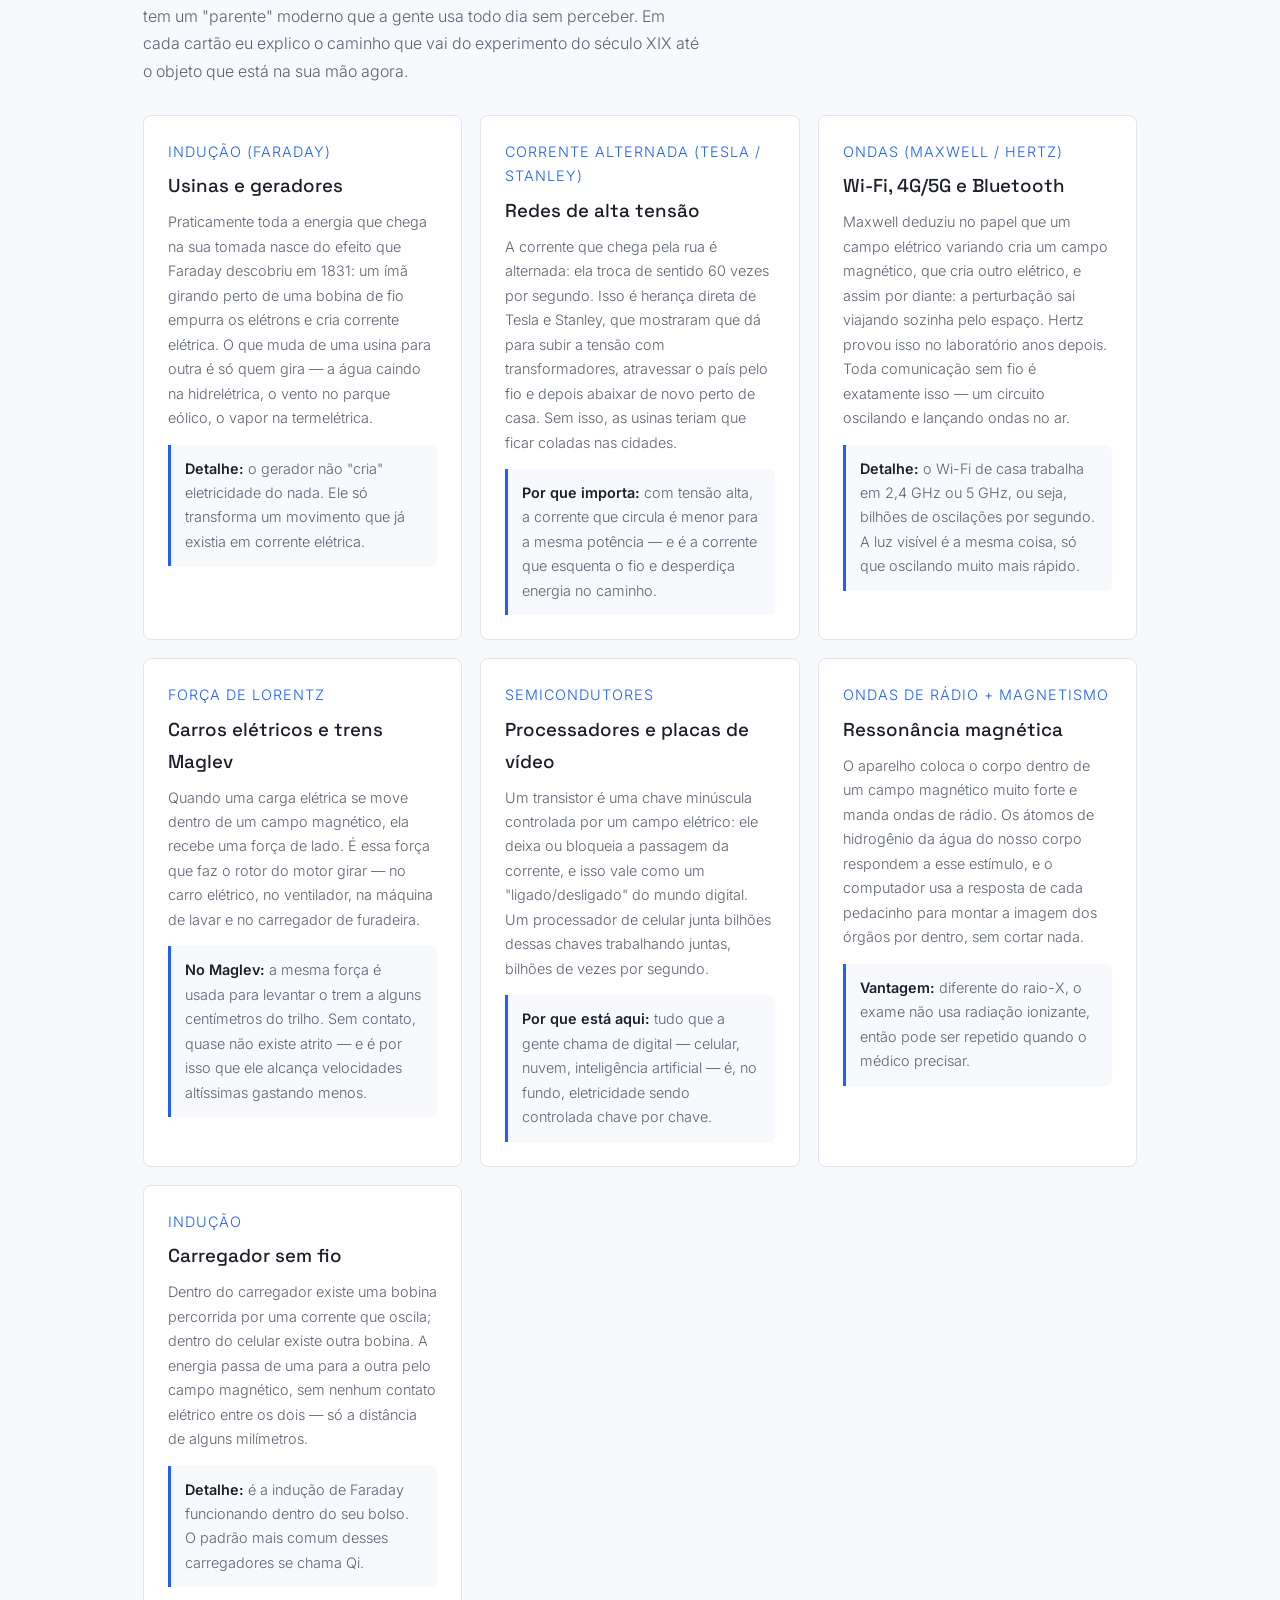
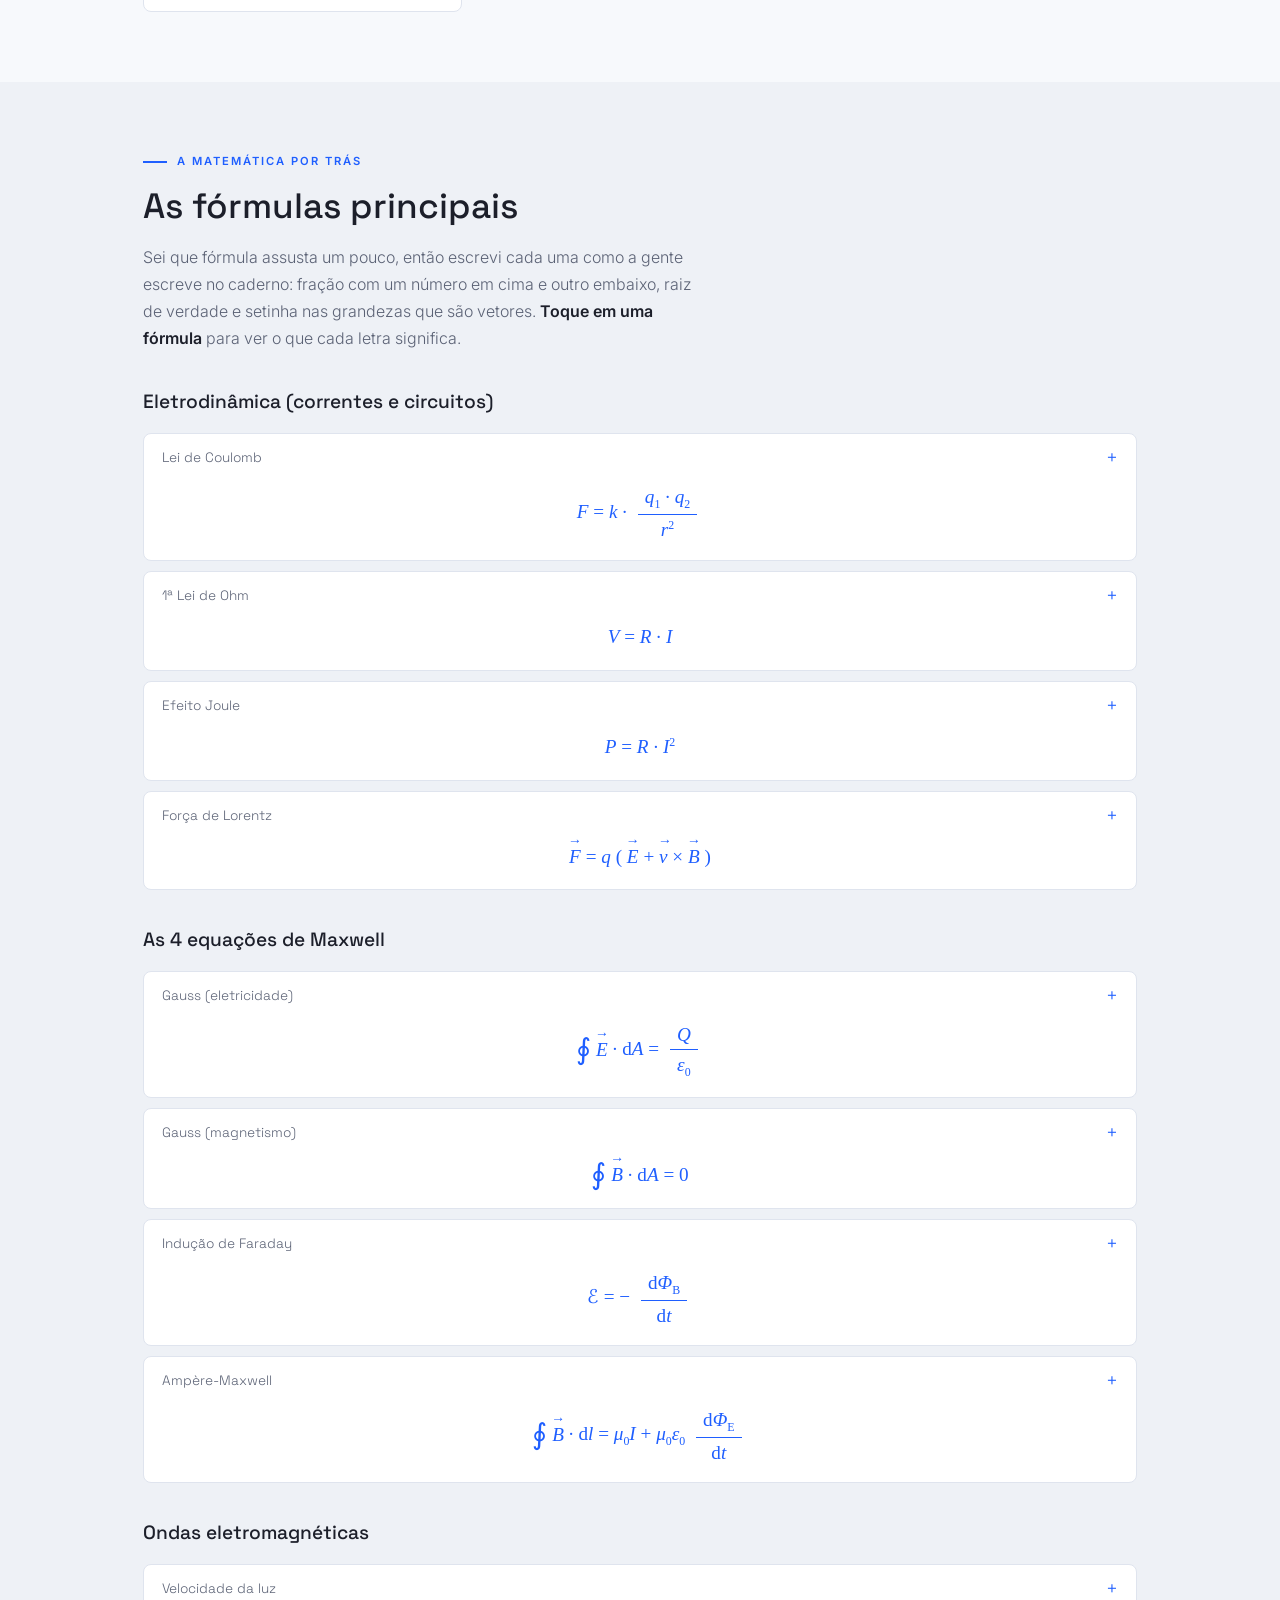
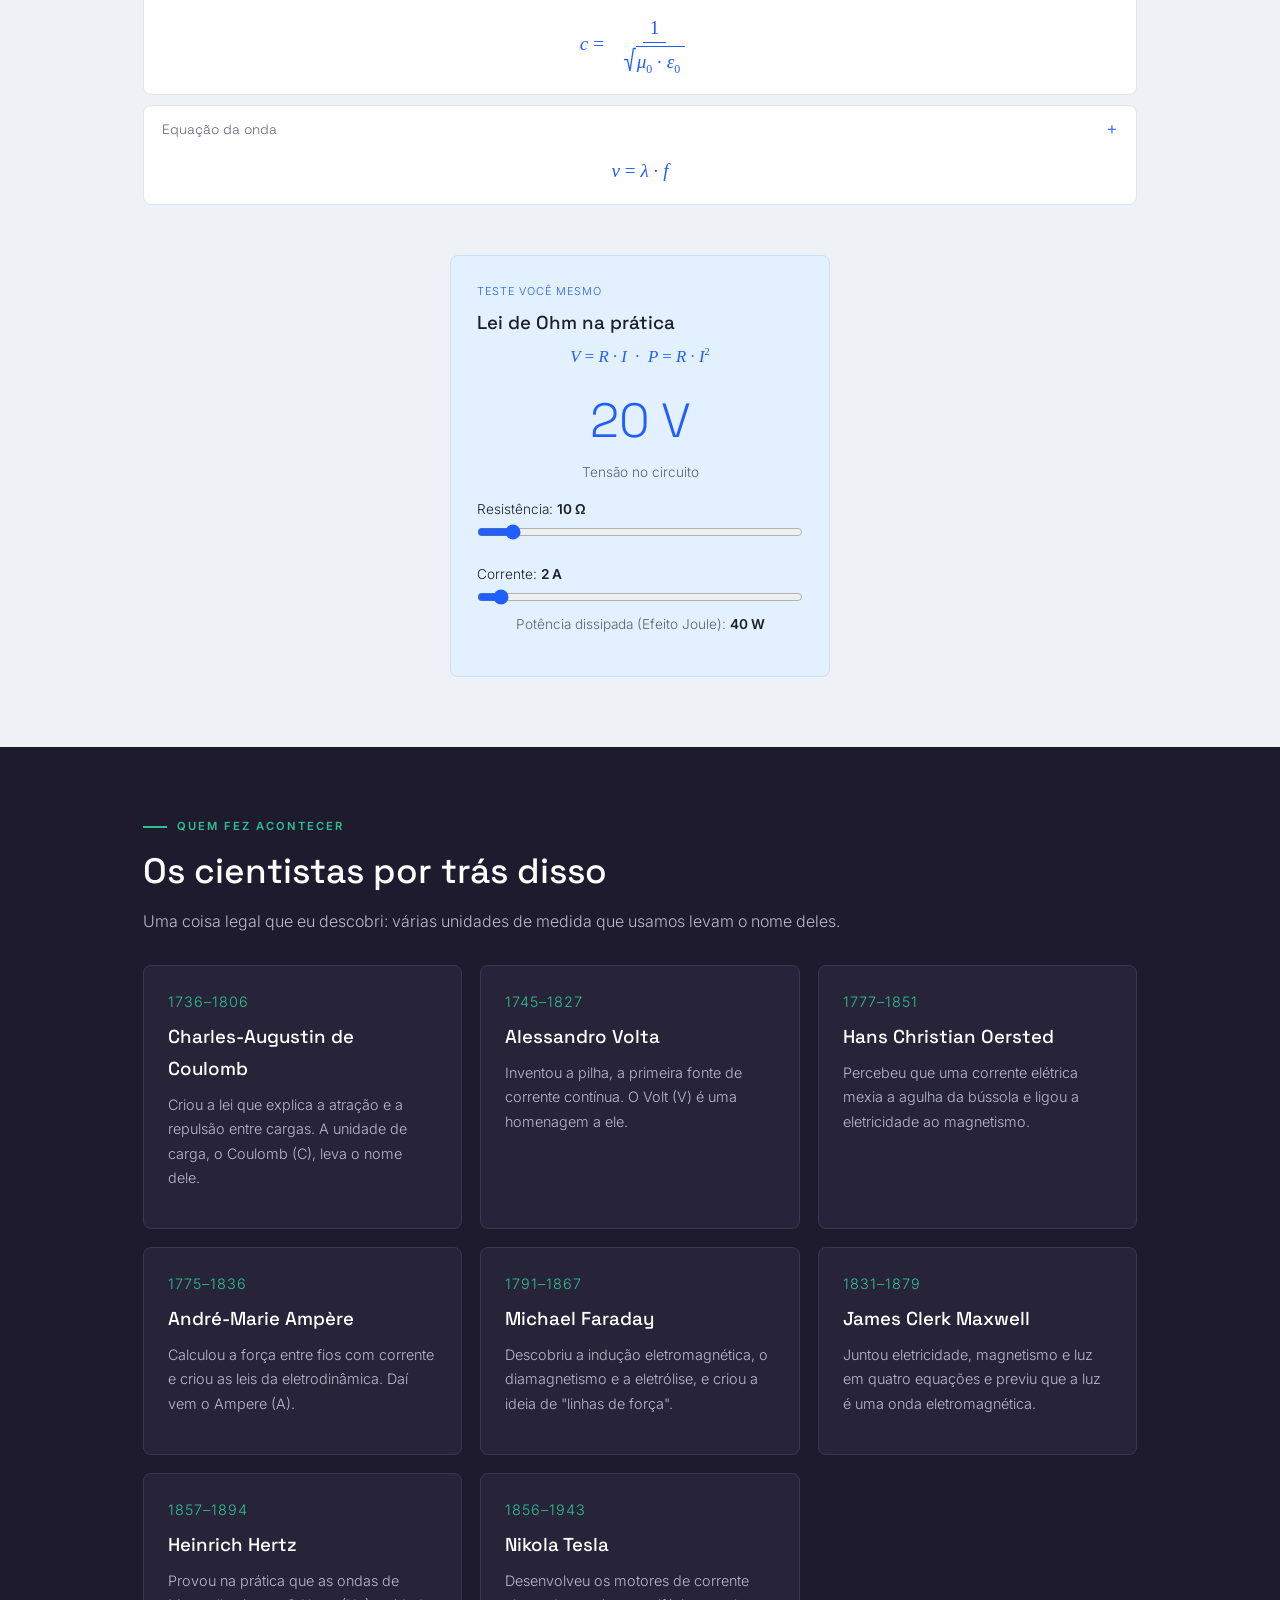
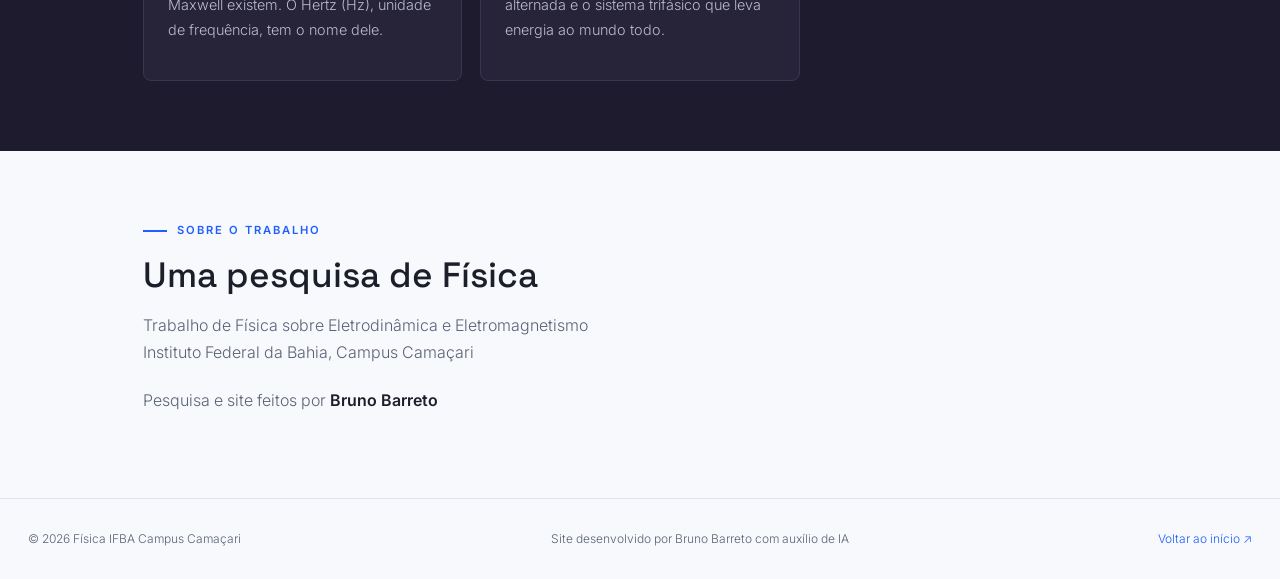
==== commit 384f8881: "Changes" ====
--- a/public/site/index.html
+++ b/public/site/index.html
@@ -384,7 +384,16 @@
           <i>c</i> =
           <span class="fracao">
             <span class="cima">1</span>
-            <span class="baixo"><span class="raiz"><span class="dentro"><i>μ</i><sub>0</sub> · <i>ε</i><sub>0</sub></span></span></span>
+            <span class="baixo">
+              <span class="raiz">
+                <!-- o sinal de raiz é um desenho SVG que acompanha a altura do conteúdo -->
+                <svg class="sinal" viewBox="0 0 12 24" preserveAspectRatio="none" aria-hidden="true">
+                  <path d="M0 11 L3.5 11 L6 20 L9.5 2 L12 2" fill="none" stroke="currentColor"
+                        stroke-width="1.3" vector-effect="non-scaling-stroke"/>
+                </svg>
+                <span class="dentro"><i>μ</i><sub>0</sub> · <i>ε</i><sub>0</sub></span>
+              </span>
+            </span>
           </span>
         </p>
         <p class="formula-explica">
--- a/public/site/style.css
+++ b/public/site/style.css
@@ -179,7 +179,17 @@
 
 .cartao:hover { transform: translateY(-4px); }
 .cartao h3 { margin-bottom: 8px; }
-.cartao p:last-child { font-size: 0.9rem; margin: 0; }
+.cartao p { font-size: 0.9rem; }
+
+/* "Detalhe" no fim do cartão: um bloco separado, com fundo suave */
+.nota {
+  margin: 14px 0 0;
+  padding: 12px 14px;
+  background: var(--fundo);
+  border-left: 3px solid var(--azul);
+  border-radius: 0 6px 6px 0;
+  font-size: 0.82rem;
+}
 
 /* Cartões da seção escura (cientistas) */
 .secao-escura .cartao {
@@ -200,25 +210,107 @@
 
 .formula:hover { border-color: var(--azul); }
 
+/* linha de cima: nome da fórmula + o "+" que abre a explicação */
 .formula-topo {
   display: flex;
-  flex-wrap: wrap;
+  align-items: center;
   justify-content: space-between;
   gap: 8px;
-  padding: 14px 18px;
+  padding: 12px 18px 0;
   font-family: "Space Grotesk", sans-serif;
-}
-
-.formula code { color: var(--azul); font-size: 1.05rem; }
+  font-size: 0.85rem;
+  color: var(--texto-suave);
+}
+
+.mais {
+  font-size: 1.2rem;
+  line-height: 1;
+  color: var(--azul);
+  transition: transform 0.2s;
+}
+
+.formula.aberta .mais { transform: rotate(45deg); }
+
+/* a fórmula em si, sempre visível, centralizada */
+.formula-corpo {
+  padding: 16px 18px 18px;
+  margin: 0;
+  text-align: center;
+}
 
 .formula-explica {
   display: none;              /* escondido até clicar */
-  padding: 0 18px 14px;
+  border-top: 1px dashed var(--borda);
+  padding: 14px 18px;
   margin: 0;
   font-size: 0.9rem;
 }
 
 .formula.aberta .formula-explica { display: block; }
+
+/* ---------- escrita "de papel": fração, raiz, potência, vetor ---------- */
+
+/* fonte serifada deixa a fórmula com cara de livro / caderno */
+.mat {
+  font-family: Georgia, "Times New Roman", serif;
+  font-size: 1.2rem;
+  color: var(--azul);
+  line-height: 1.5;
+}
+
+.mat i { font-style: italic; }   /* as letras das variáveis */
+.mat sub { font-size: 0.62em; }
+.mat sup { font-size: 0.62em; }
+
+/* fração: um número em cima, outro embaixo, traço no meio */
+.fracao {
+  display: inline-flex;
+  flex-direction: column;
+  align-items: center;
+  vertical-align: middle;
+  margin: 0 6px;
+  text-align: center;
+  line-height: 1.2;
+}
+
+.fracao .cima  { padding: 0 7px 3px; border-bottom: 1.5px solid currentColor; }
+.fracao .baixo { padding: 3px 7px 0; }
+
+/* raiz quadrada: o sinal SVG embaixo e o traço por cima do que está dentro */
+.raiz {
+  display: inline-flex;
+  align-items: flex-start;
+  vertical-align: middle;
+  margin: 0 2px;
+}
+
+.raiz .sinal {
+  width: 0.62em;
+  height: 1.55em;
+  flex: none;
+}
+
+.raiz .dentro {
+  border-top: 1.5px solid currentColor;
+  padding: 3px 5px 0 1px;
+}
+
+/* setinha de vetor por cima da letra */
+.vetor { position: relative; display: inline-block; }
+
+.vetor::after {
+  content: "\2192";            /* a setinha */
+  position: absolute;
+  left: -1px;
+  right: -1px;
+  top: -0.62em;
+  text-align: center;
+  font-size: 0.72em;
+  line-height: 1;
+}
+
+/* sinal de integral de linha (∮) um pouco maior que o resto */
+.int { font-size: 1.5em; line-height: 1; vertical-align: -0.12em; }
 
 /* ===================== CALCULADORA ===================== */
 .calculadora {
@@ -228,6 +320,13 @@
   border: 1px solid #c7defc;
   border-radius: 8px;
   padding: 26px;
+}
+
+.calculadora-formula {
+  text-align: center;
+  font-size: 1.05rem;
+  margin: 6px 0 0;
+  color: var(--azul);
 }
 
 .valor {
@@ -282,4 +381,7 @@
   }
 
   .menu.aberto { display: flex; }
-}
+
+  /* no celular a fórmula ganha uma linha só para ela */
+  .mat { font-size: 1.05rem; }
+}
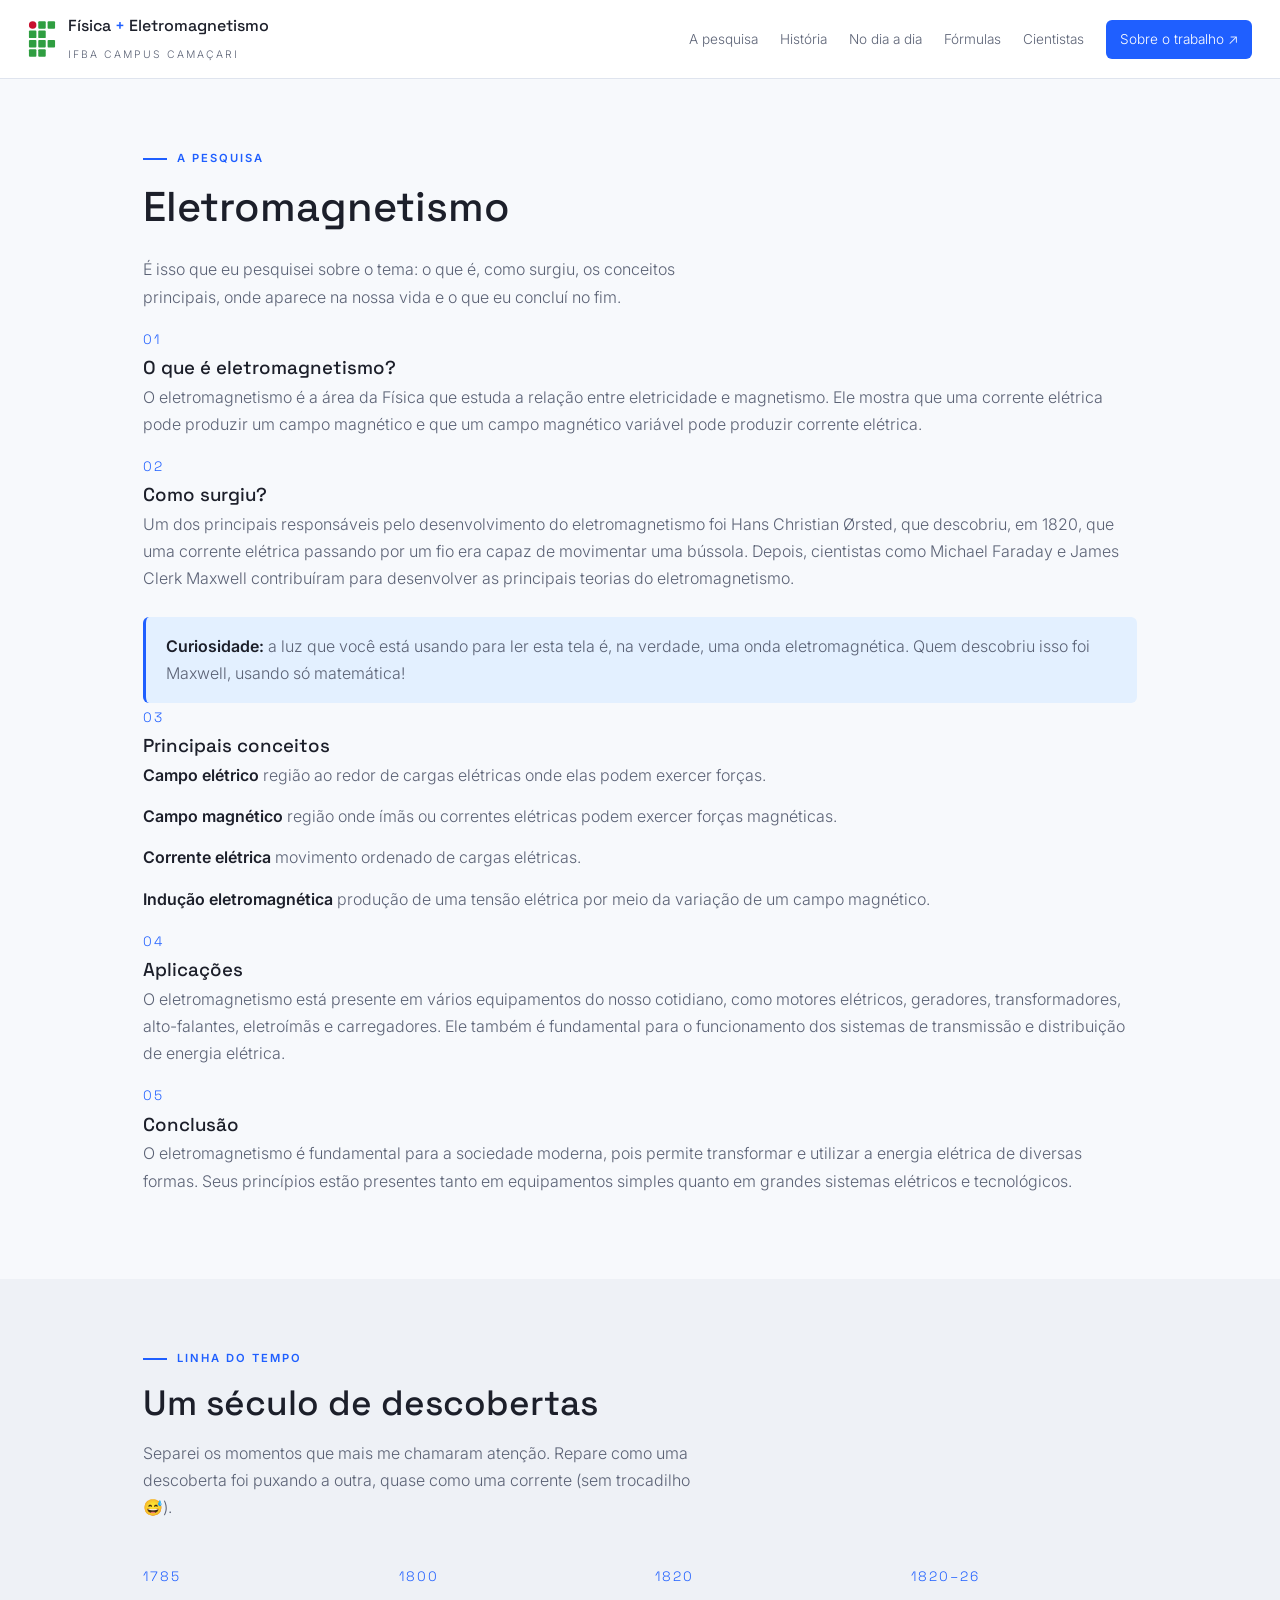
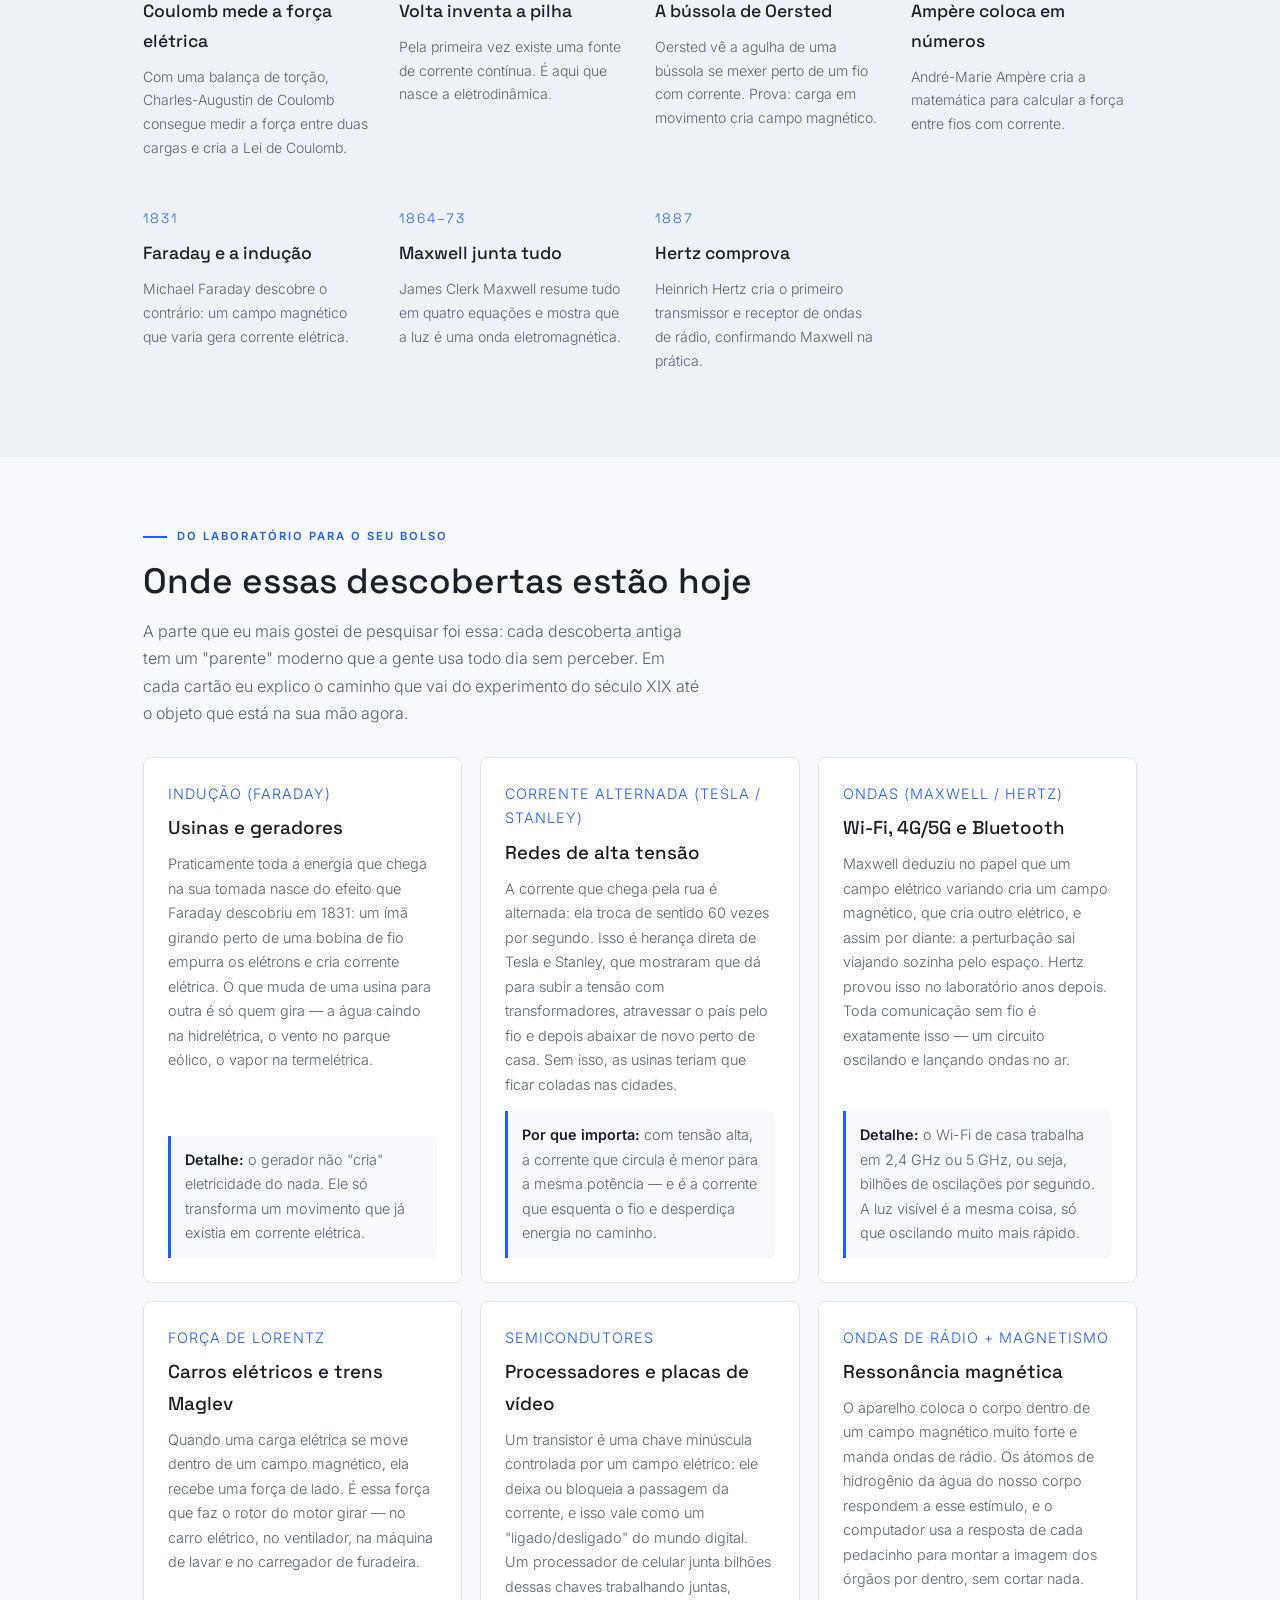
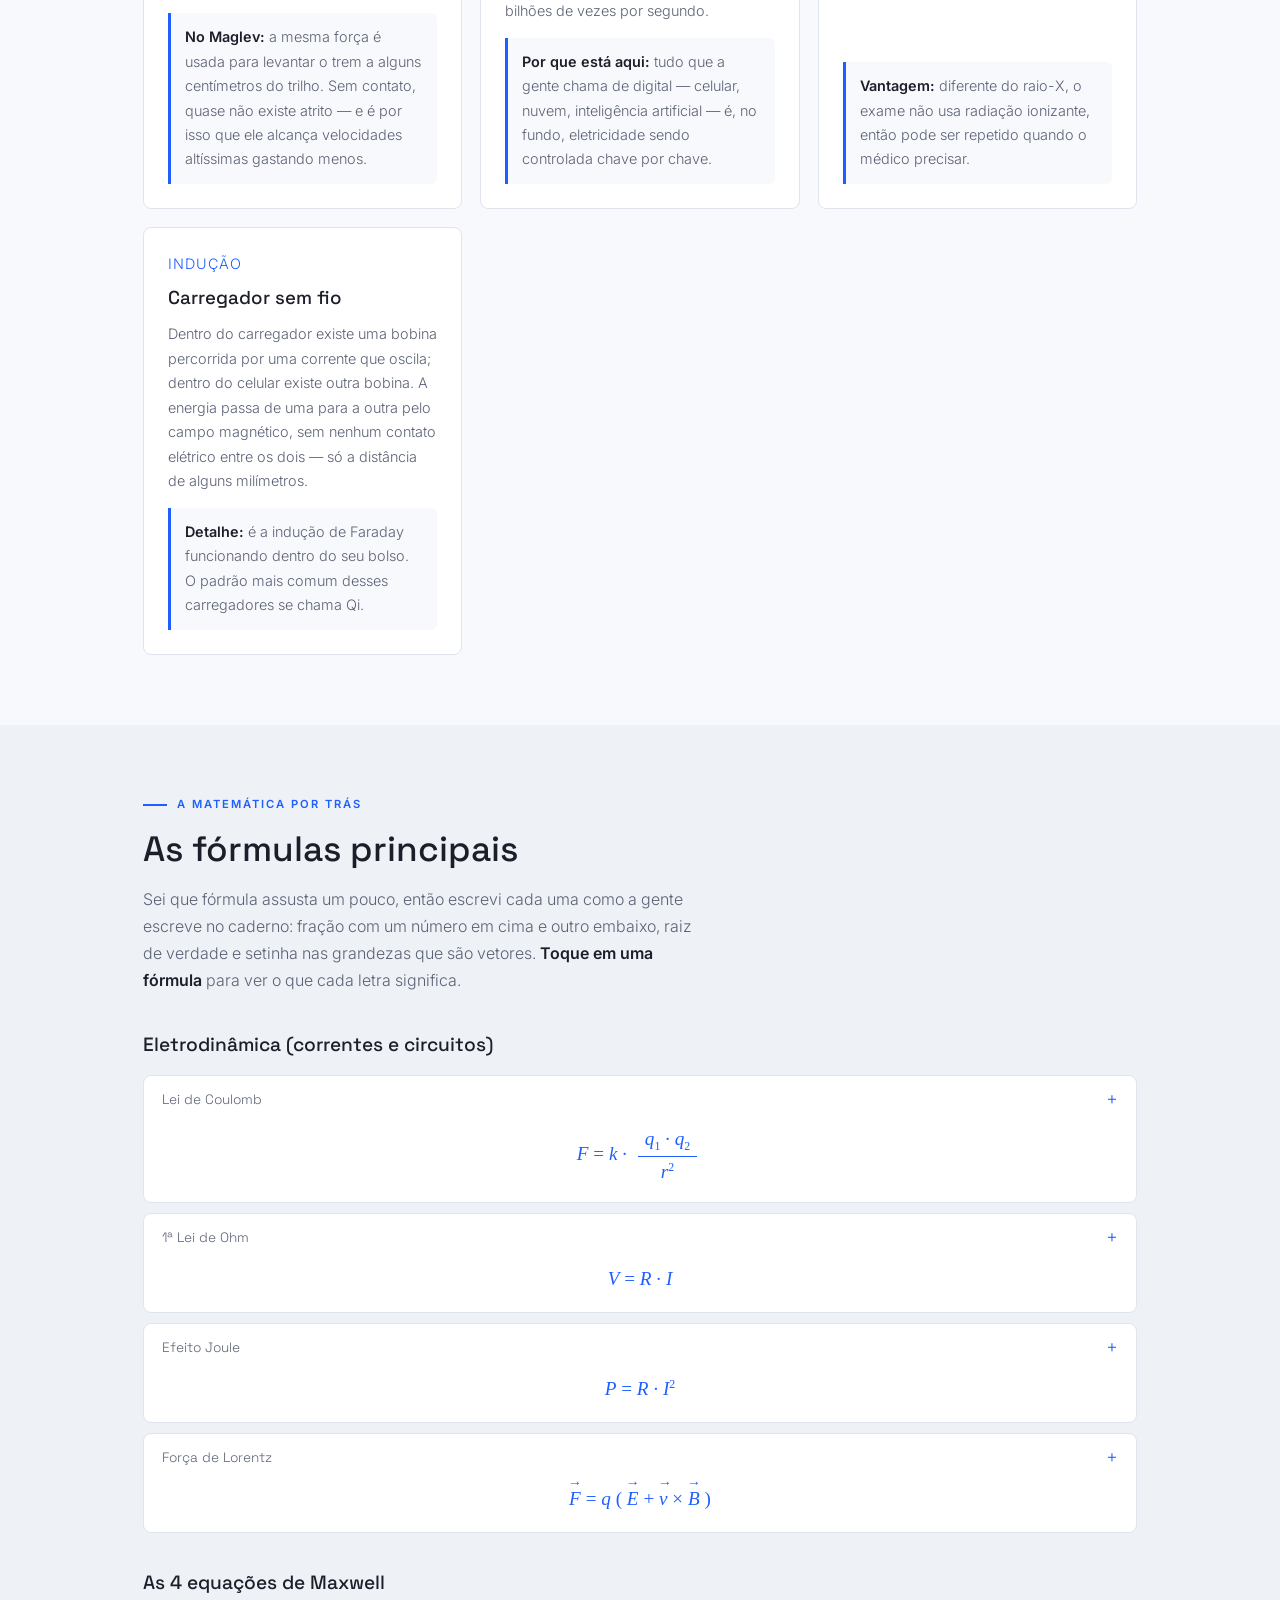
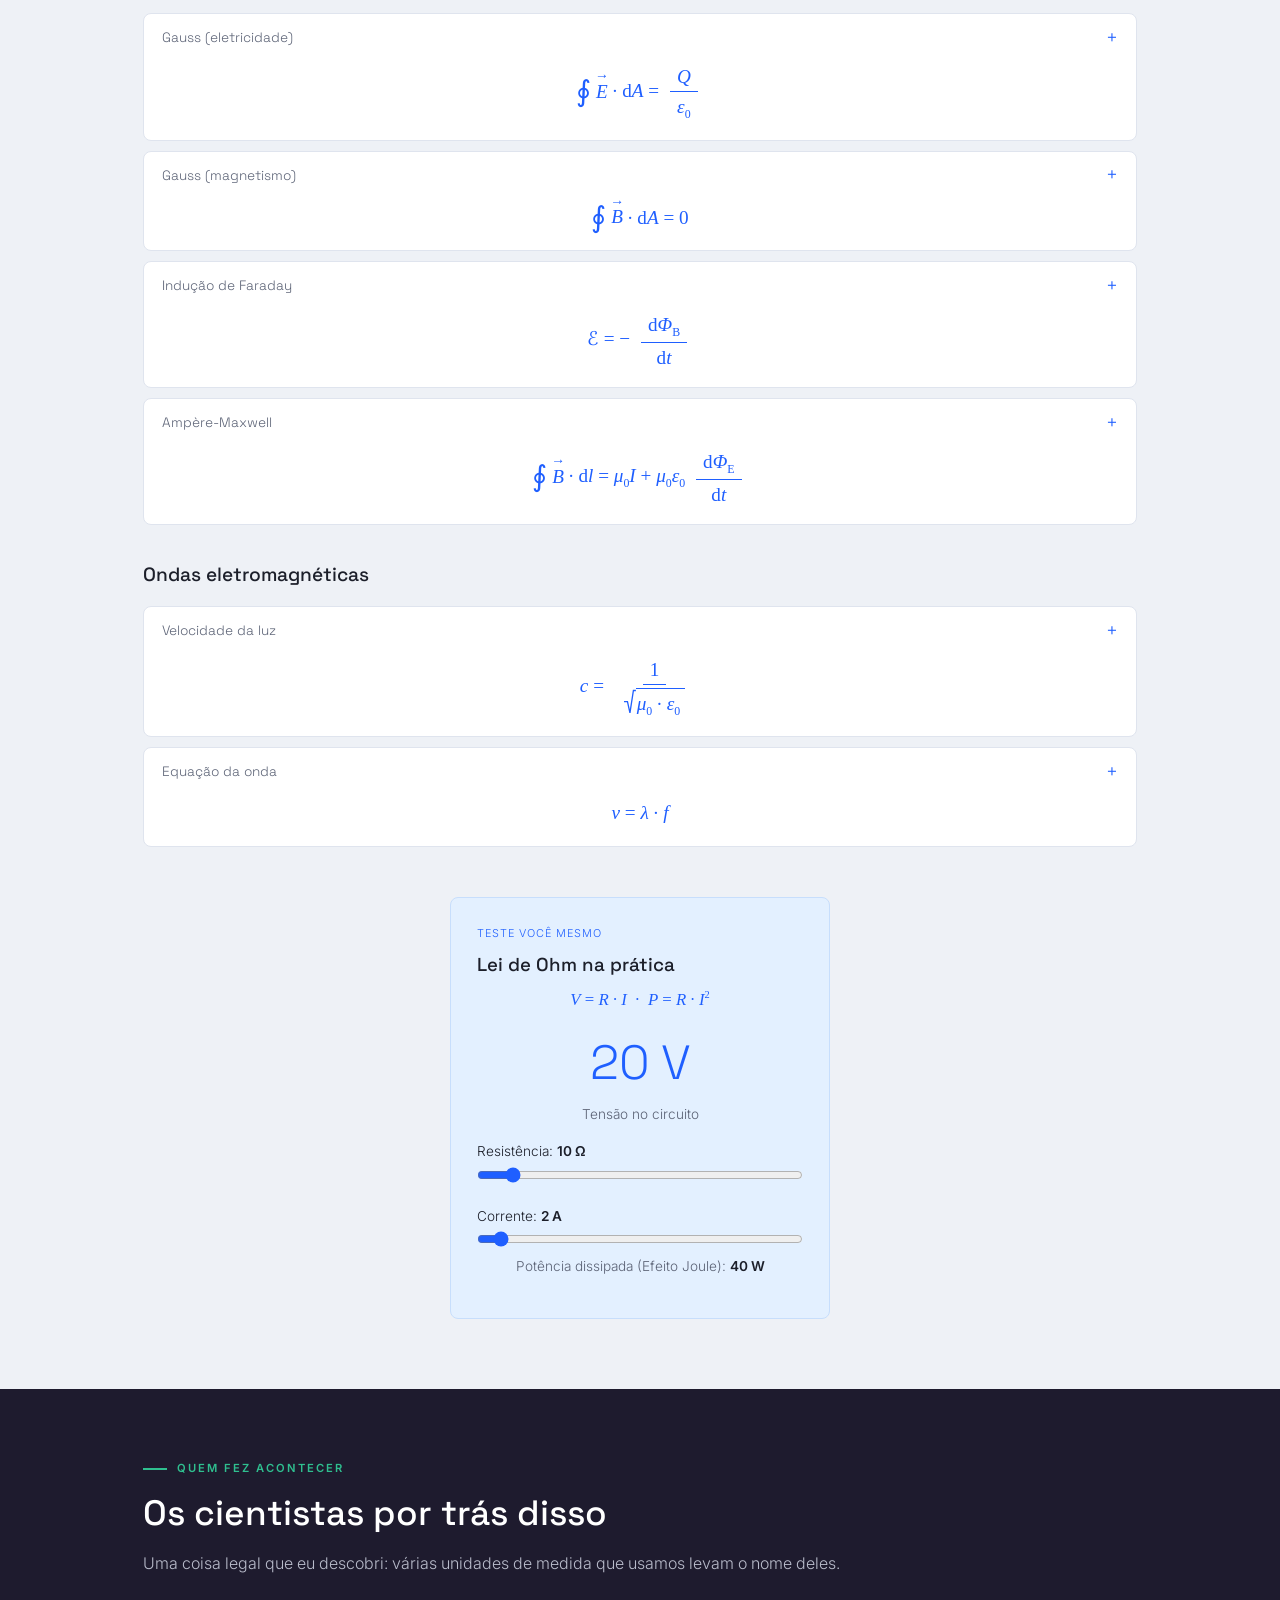
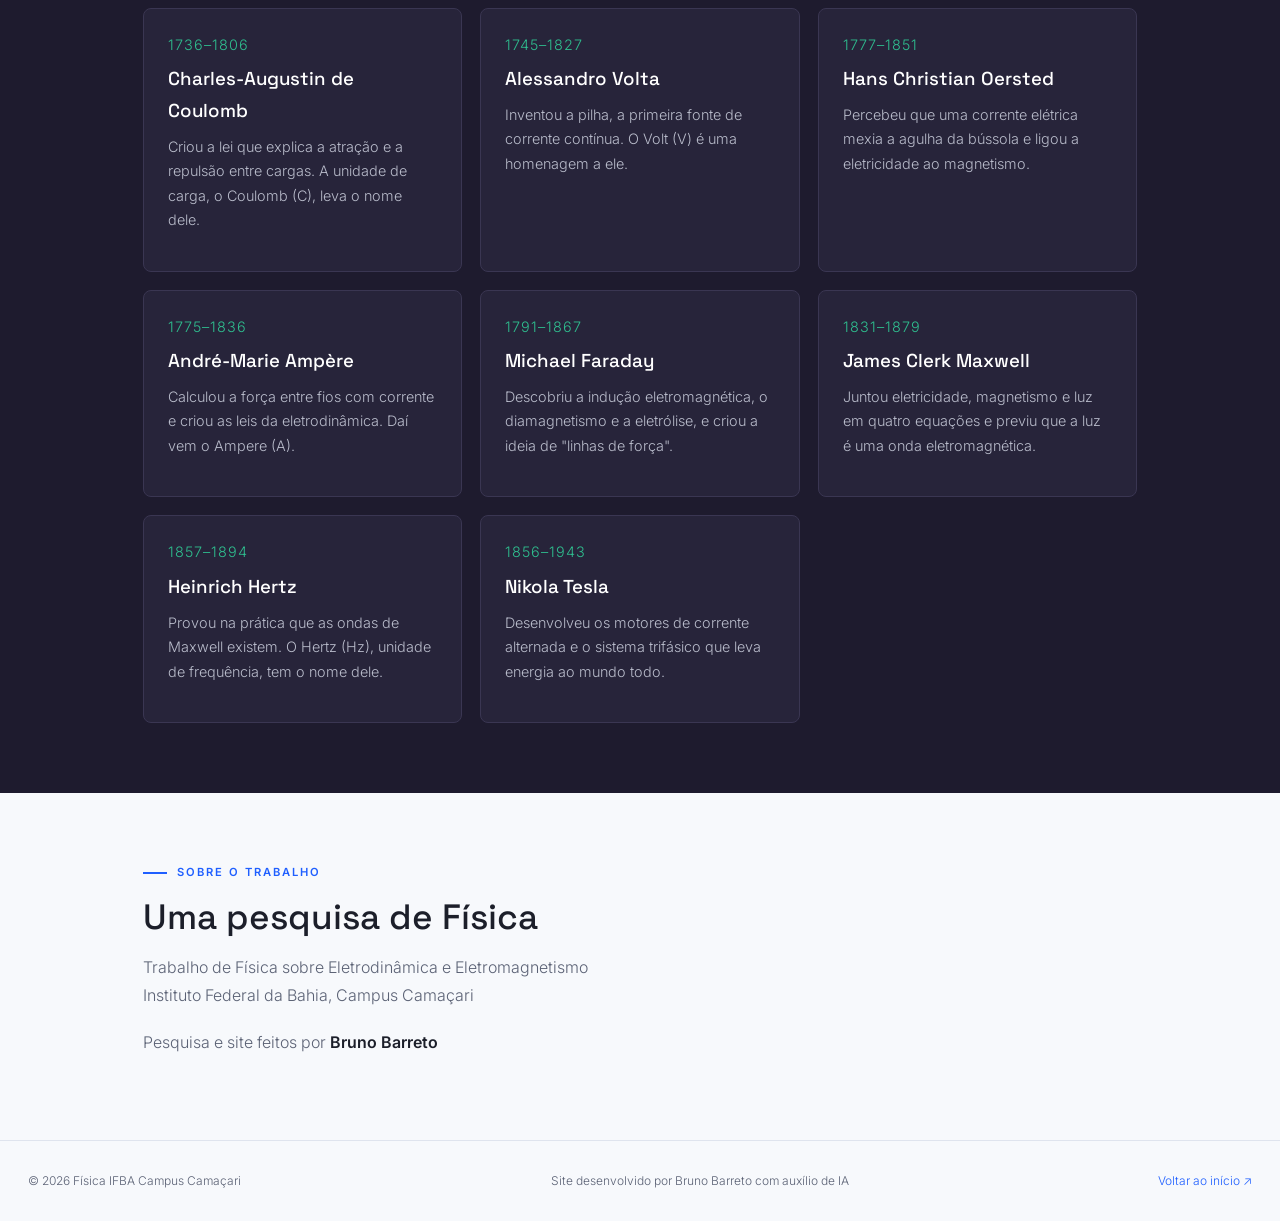
==== commit e80c99ea: "Changes" ====
--- a/public/site/index.html
+++ b/public/site/index.html
@@ -39,7 +39,7 @@
     <button id="botao-menu" class="botao-menu" aria-label="Abrir menu">☰</button>
 
     <nav id="menu" class="menu">
-      <a href="#inicio">Introdução</a>
+      <a href="#inicio">A pesquisa</a>
       <a href="#historia">História</a>
       <a href="#hoje">No dia a dia</a>
       <a href="#formulas">Fórmulas</a>
@@ -48,25 +48,81 @@
     </nav>
   </header>
 
-  <!-- ===================== INTRODUÇÃO ===================== -->
+  <!-- ===================== A PESQUISA ===================== -->
+  <!--
+    Aqui está a pesquisa, escrita do jeito que ela foi feita:
+    o que é, como surgiu, os conceitos, as aplicações e a conclusão.
+    Cada bloco é um <div class="bloco"> com um numerozinho e um título.
+  -->
   <section id="inicio" class="secao">
-    <p class="etiqueta">A NOSSA PESQUISA</p>
-    <h1>Como a eletricidade e o magnetismo viraram uma coisa só</h1>
-
-    <p>
-      Quando comecei esta pesquisa, confesso que achava que eletricidade e ímã eram assuntos
-      totalmente separados. E, por séculos, os próprios cientistas pensavam a mesma coisa.
+    <p class="etiqueta">A PESQUISA</p>
+    <h1>Eletromagnetismo</h1>
+    <p class="texto-lado">
+      É isso que eu pesquisei sobre o tema: o que é, como surgiu,
+      os conceitos principais, onde aparece na nossa vida e o que eu concluí no fim.
     </p>
-    <p>
-      Só que não são. A <b>Eletrodinâmica</b> estuda as cargas elétricas em movimento, e o
-      <b>Eletromagnetismo</b> estuda como os campos elétricos e magnéticos se influenciam.
-      Quando esses dois estudos se juntaram, a física deu um dos maiores saltos da história,
-      e é por causa disso que hoje temos tomada em casa, celular, Wi-Fi e muito mais.
-    </p>
-
-    <div class="curiosidade">
-      <b>Curiosidade:</b> a luz que você está usando para ler esta tela é, na verdade, uma onda
-      eletromagnética. Quem descobriu isso foi Maxwell, usando só matemática!
+
+    <div class="pesquisa">
+
+      <div class="bloco">
+        <span class="numero">01</span>
+        <h3>O que é eletromagnetismo?</h3>
+        <p>
+          O eletromagnetismo é a área da Física que estuda a relação entre eletricidade
+          e magnetismo. Ele mostra que uma corrente elétrica pode produzir um campo
+          magnético e que um campo magnético variável pode produzir corrente elétrica.
+        </p>
+      </div>
+
+      <div class="bloco">
+        <span class="numero">02</span>
+        <h3>Como surgiu?</h3>
+        <p>
+          Um dos principais responsáveis pelo desenvolvimento do eletromagnetismo foi
+          Hans Christian Ørsted, que descobriu, em 1820, que uma corrente elétrica
+          passando por um fio era capaz de movimentar uma bússola. Depois, cientistas
+          como Michael Faraday e James Clerk Maxwell contribuíram para desenvolver as
+          principais teorias do eletromagnetismo.
+        </p>
+        <div class="curiosidade">
+          <b>Curiosidade:</b> a luz que você está usando para ler esta tela é, na verdade,
+          uma onda eletromagnética. Quem descobriu isso foi Maxwell, usando só matemática!
+        </div>
+      </div>
+
+      <div class="bloco">
+        <span class="numero">03</span>
+        <h3>Principais conceitos</h3>
+        <div class="conceitos">
+          <p class="conceito"><b>Campo elétrico</b> região ao redor de cargas elétricas onde elas podem exercer forças.</p>
+          <p class="conceito"><b>Campo magnético</b> região onde ímãs ou correntes elétricas podem exercer forças magnéticas.</p>
+          <p class="conceito"><b>Corrente elétrica</b> movimento ordenado de cargas elétricas.</p>
+          <p class="conceito"><b>Indução eletromagnética</b> produção de uma tensão elétrica por meio da variação de um campo magnético.</p>
+        </div>
+      </div>
+
+      <div class="bloco">
+        <span class="numero">04</span>
+        <h3>Aplicações</h3>
+        <p>
+          O eletromagnetismo está presente em vários equipamentos do nosso cotidiano,
+          como motores elétricos, geradores, transformadores, alto-falantes, eletroímãs
+          e carregadores. Ele também é fundamental para o funcionamento dos sistemas de
+          transmissão e distribuição de energia elétrica.
+        </p>
+      </div>
+
+      <div class="bloco">
+        <span class="numero">05</span>
+        <h3>Conclusão</h3>
+        <p>
+          O eletromagnetismo é fundamental para a sociedade moderna, pois permite
+          transformar e utilizar a energia elétrica de diversas formas. Seus princípios
+          estão presentes tanto em equipamentos simples quanto em grandes sistemas
+          elétricos e tecnológicos.
+        </p>
+      </div>
+
     </div>
   </section>
 
--- a/public/site/style.css
+++ b/public/site/style.css
@@ -170,6 +170,8 @@
 }
 
 .cartao {
+  display: flex;
+  flex-direction: column;      /* deixa o "detalhe" sempre encostado no fim do cartão */
   background: var(--branco);
   border: 1px solid var(--borda);
   border-radius: 8px;
@@ -183,7 +185,7 @@
 
 /* "Detalhe" no fim do cartão: um bloco separado, com fundo suave */
 .nota {
-  margin: 14px 0 0;
+  margin: auto 0 0;
   padding: 12px 14px;
   background: var(--fundo);
   border-left: 3px solid var(--azul);
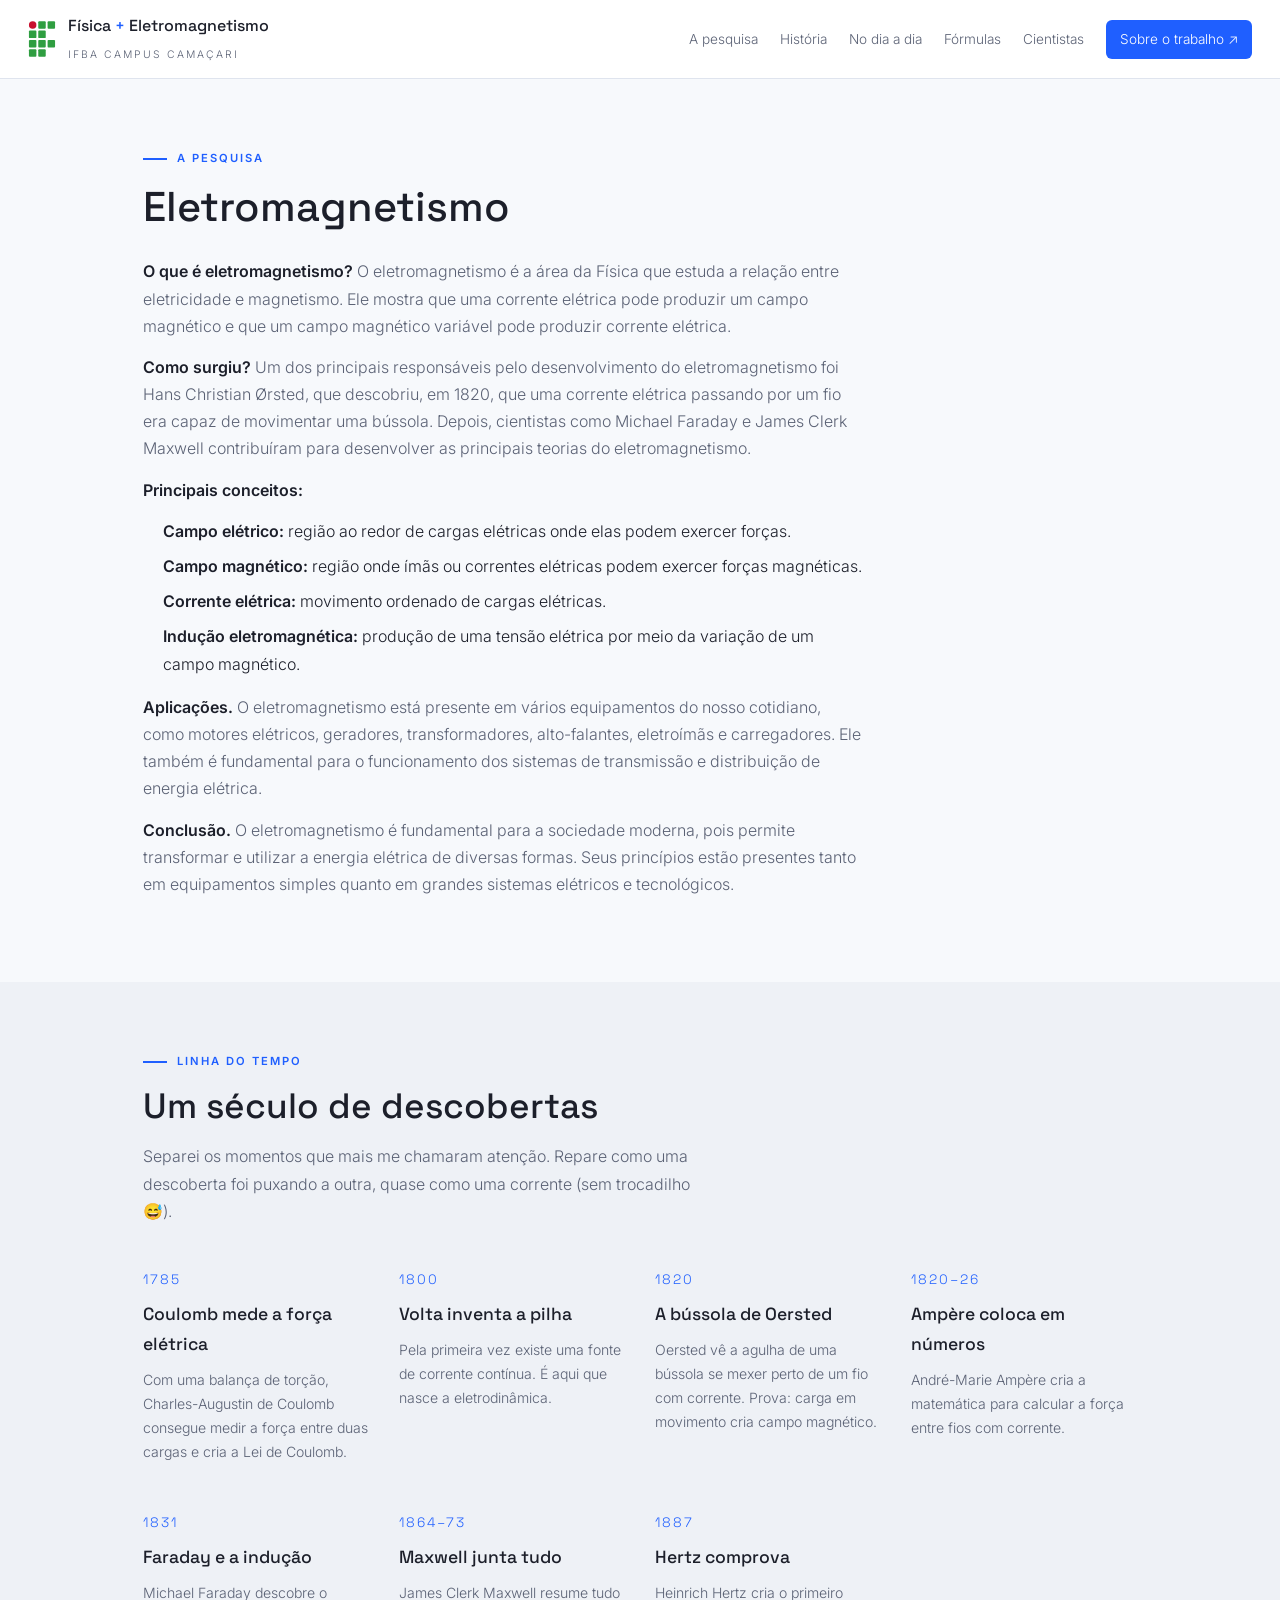
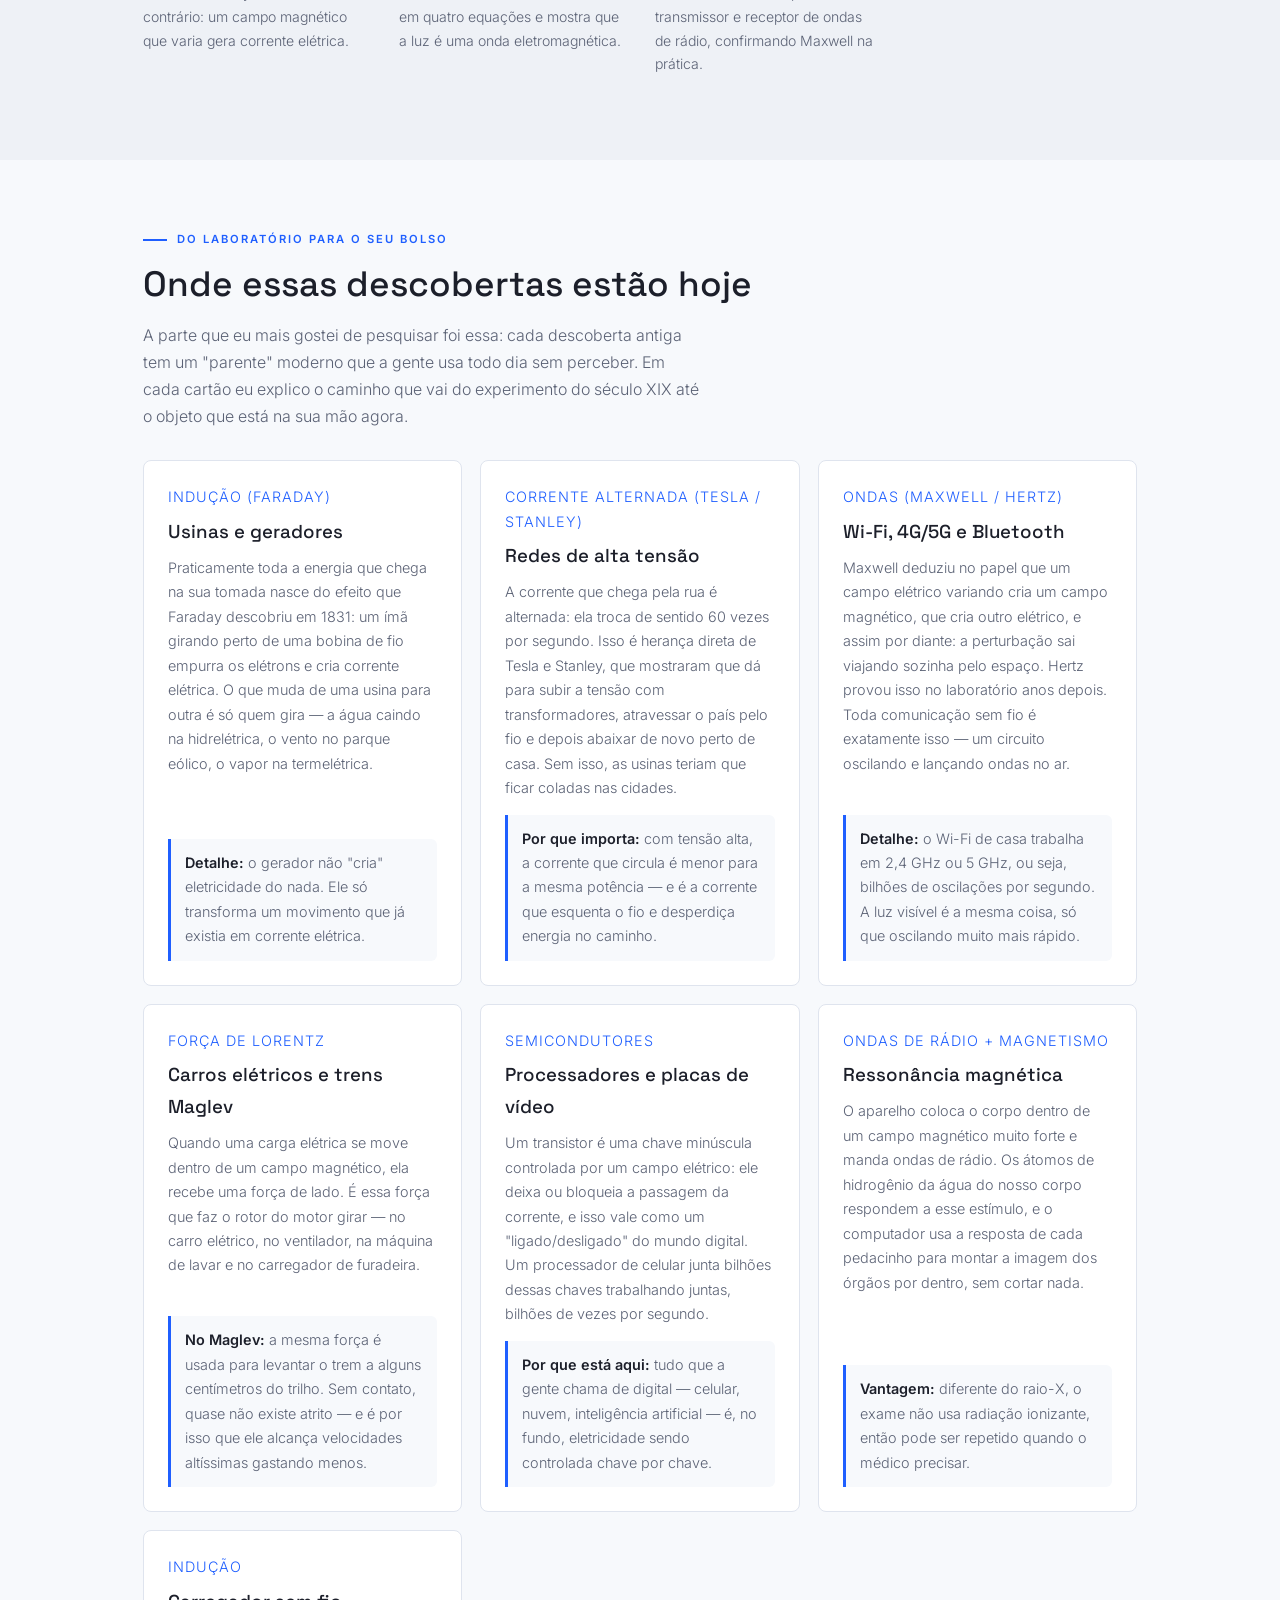
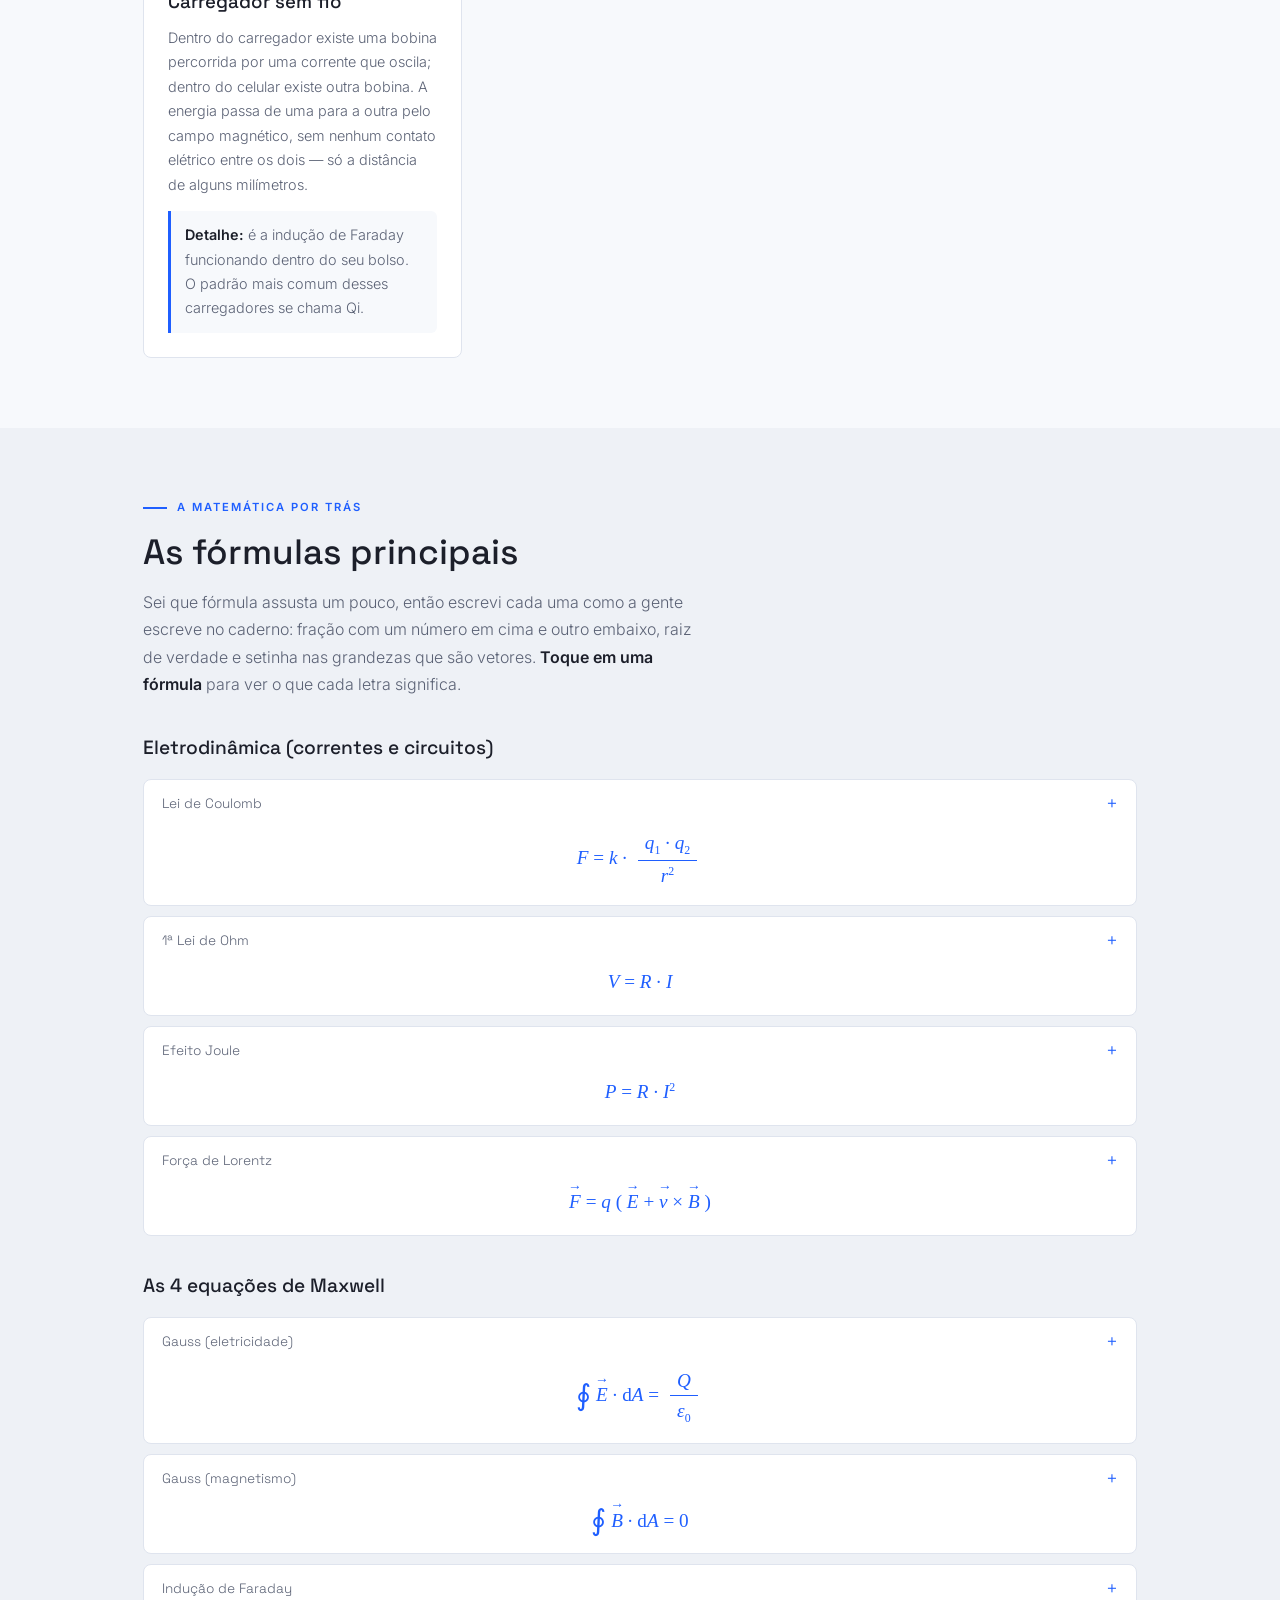
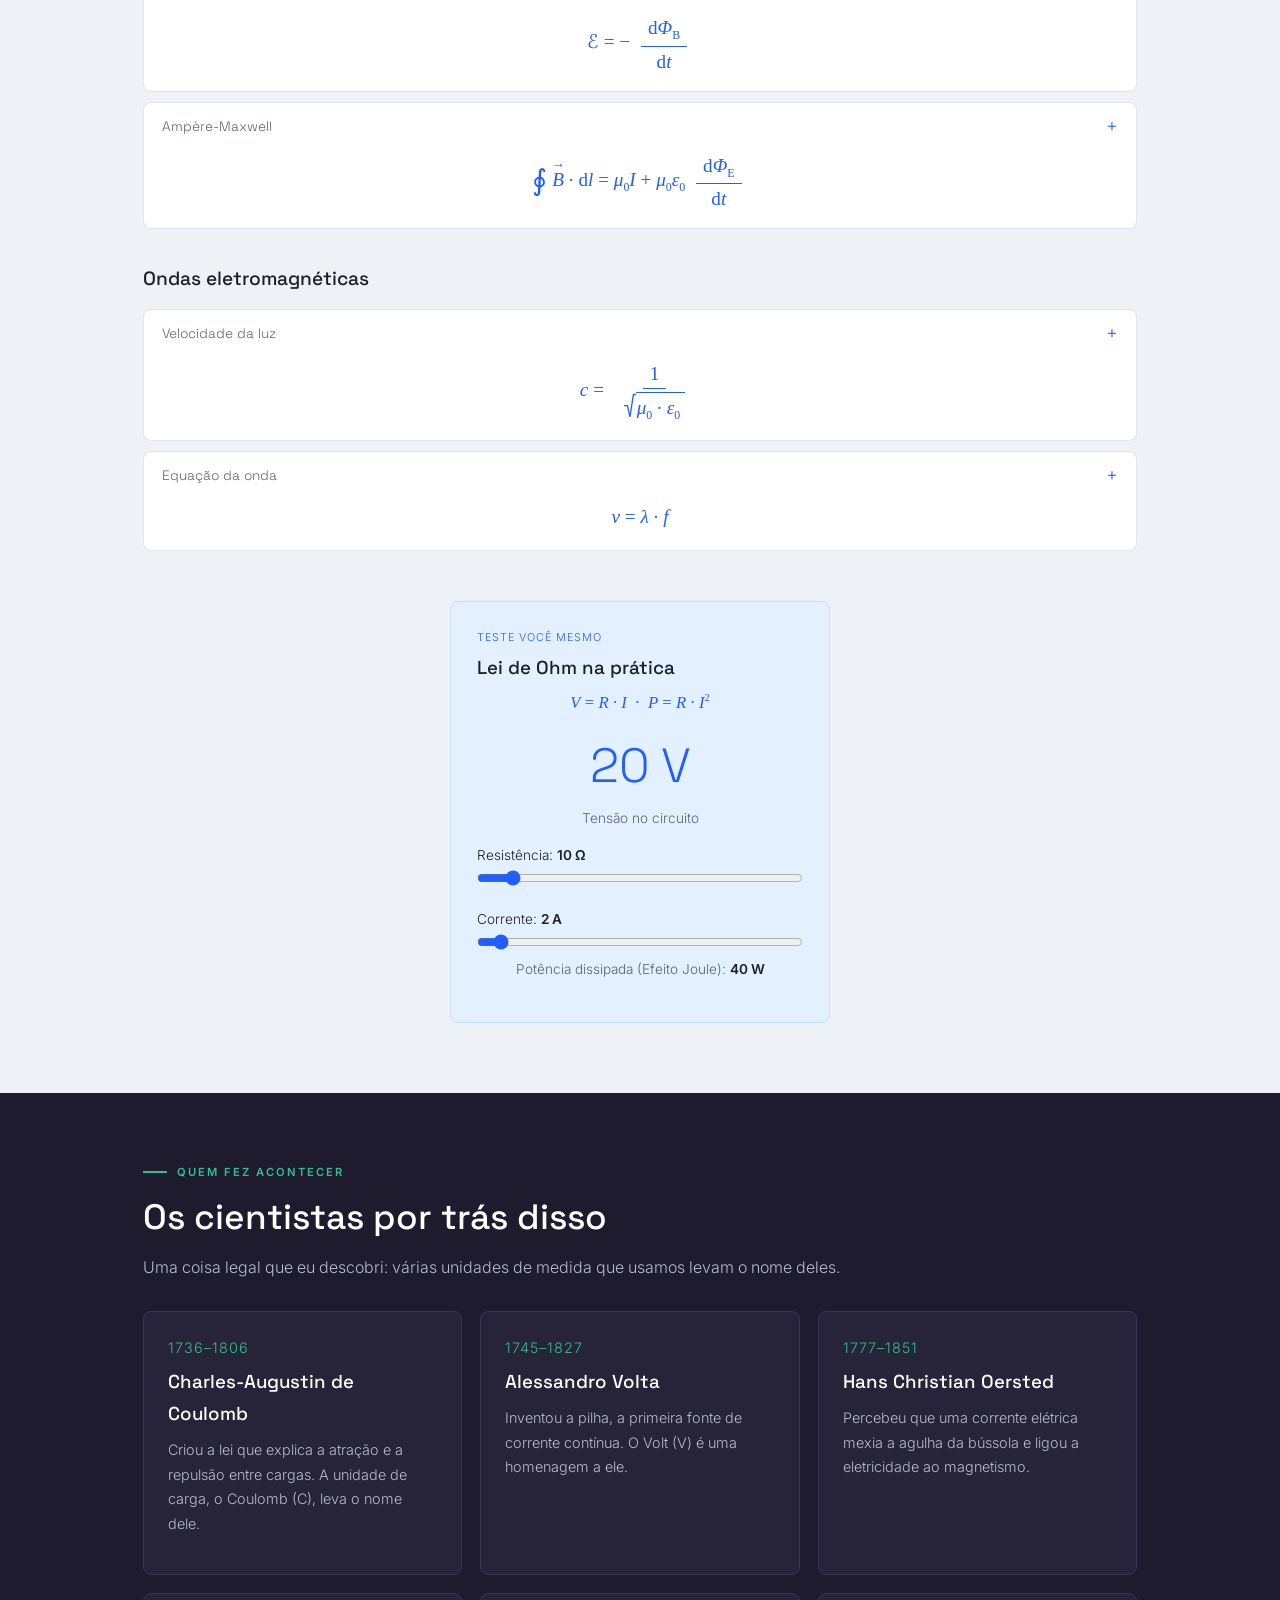
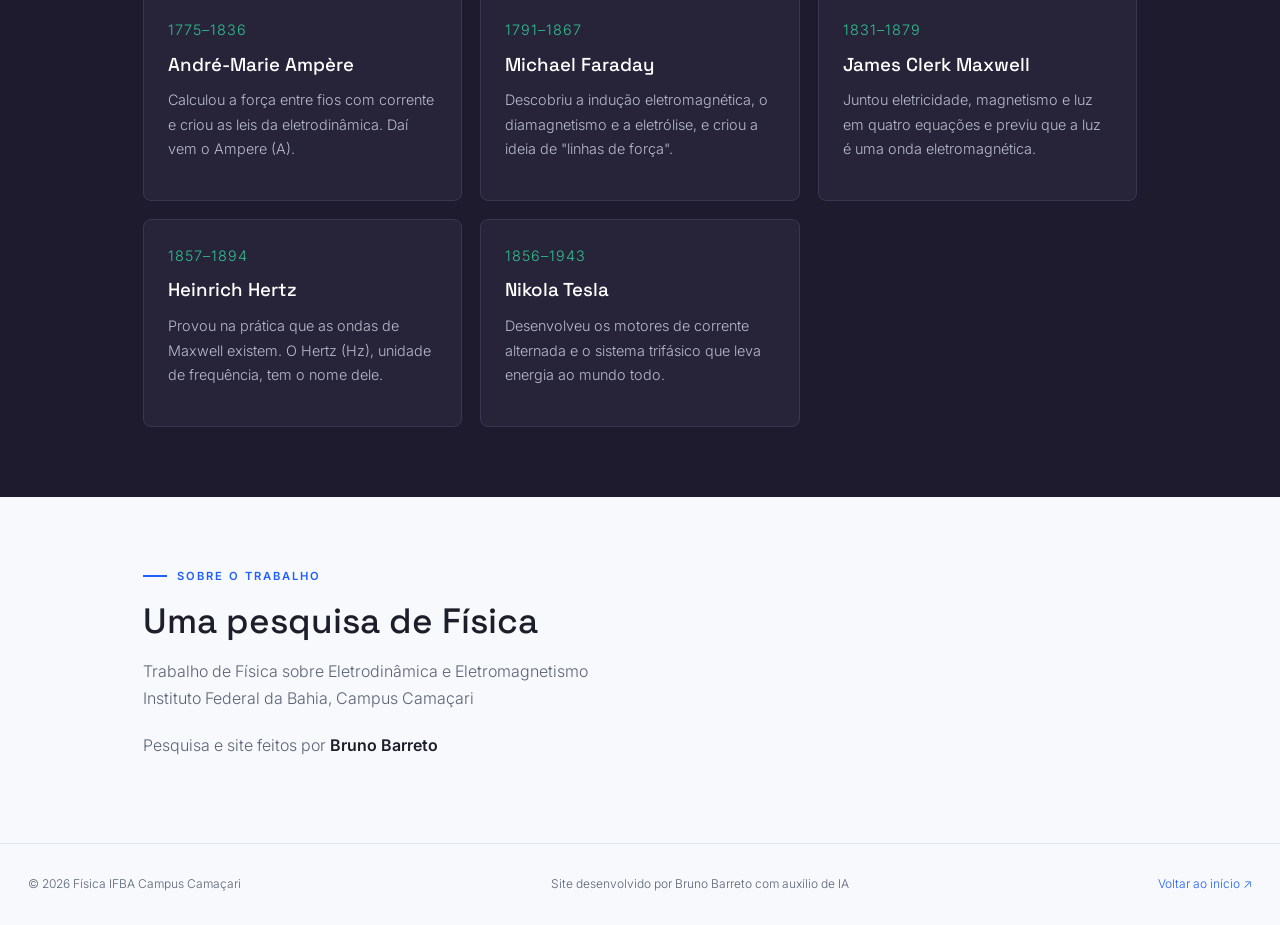
==== commit c60fa826: "Changes" ====
--- a/public/site/index.html
+++ b/public/site/index.html
@@ -50,79 +50,49 @@
 
   <!-- ===================== A PESQUISA ===================== -->
   <!--
-    Aqui está a pesquisa, escrita do jeito que ela foi feita:
-    o que é, como surgiu, os conceitos, as aplicações e a conclusão.
-    Cada bloco é um <div class="bloco"> com um numerozinho e um título.
+    A pesquisa inteira em um texto só, sem caixas.
+    O nome de cada assunto aparece em negrito no começo do parágrafo.
   -->
   <section id="inicio" class="secao">
     <p class="etiqueta">A PESQUISA</p>
     <h1>Eletromagnetismo</h1>
-    <p class="texto-lado">
-      É isso que eu pesquisei sobre o tema: o que é, como surgiu,
-      os conceitos principais, onde aparece na nossa vida e o que eu concluí no fim.
-    </p>
 
     <div class="pesquisa">
-
-      <div class="bloco">
-        <span class="numero">01</span>
-        <h3>O que é eletromagnetismo?</h3>
-        <p>
-          O eletromagnetismo é a área da Física que estuda a relação entre eletricidade
-          e magnetismo. Ele mostra que uma corrente elétrica pode produzir um campo
-          magnético e que um campo magnético variável pode produzir corrente elétrica.
-        </p>
-      </div>
-
-      <div class="bloco">
-        <span class="numero">02</span>
-        <h3>Como surgiu?</h3>
-        <p>
-          Um dos principais responsáveis pelo desenvolvimento do eletromagnetismo foi
-          Hans Christian Ørsted, que descobriu, em 1820, que uma corrente elétrica
-          passando por um fio era capaz de movimentar uma bússola. Depois, cientistas
-          como Michael Faraday e James Clerk Maxwell contribuíram para desenvolver as
-          principais teorias do eletromagnetismo.
-        </p>
-        <div class="curiosidade">
-          <b>Curiosidade:</b> a luz que você está usando para ler esta tela é, na verdade,
-          uma onda eletromagnética. Quem descobriu isso foi Maxwell, usando só matemática!
-        </div>
-      </div>
-
-      <div class="bloco">
-        <span class="numero">03</span>
-        <h3>Principais conceitos</h3>
-        <div class="conceitos">
-          <p class="conceito"><b>Campo elétrico</b> região ao redor de cargas elétricas onde elas podem exercer forças.</p>
-          <p class="conceito"><b>Campo magnético</b> região onde ímãs ou correntes elétricas podem exercer forças magnéticas.</p>
-          <p class="conceito"><b>Corrente elétrica</b> movimento ordenado de cargas elétricas.</p>
-          <p class="conceito"><b>Indução eletromagnética</b> produção de uma tensão elétrica por meio da variação de um campo magnético.</p>
-        </div>
-      </div>
-
-      <div class="bloco">
-        <span class="numero">04</span>
-        <h3>Aplicações</h3>
-        <p>
-          O eletromagnetismo está presente em vários equipamentos do nosso cotidiano,
-          como motores elétricos, geradores, transformadores, alto-falantes, eletroímãs
-          e carregadores. Ele também é fundamental para o funcionamento dos sistemas de
-          transmissão e distribuição de energia elétrica.
-        </p>
-      </div>
-
-      <div class="bloco">
-        <span class="numero">05</span>
-        <h3>Conclusão</h3>
-        <p>
-          O eletromagnetismo é fundamental para a sociedade moderna, pois permite
-          transformar e utilizar a energia elétrica de diversas formas. Seus princípios
-          estão presentes tanto em equipamentos simples quanto em grandes sistemas
-          elétricos e tecnológicos.
-        </p>
-      </div>
-
+      <p>
+        <b>O que é eletromagnetismo?</b> O eletromagnetismo é a área da Física que estuda a
+        relação entre eletricidade e magnetismo. Ele mostra que uma corrente elétrica pode
+        produzir um campo magnético e que um campo magnético variável pode produzir corrente elétrica.
+      </p>
+
+      <p>
+        <b>Como surgiu?</b> Um dos principais responsáveis pelo desenvolvimento do
+        eletromagnetismo foi Hans Christian Ørsted, que descobriu, em 1820, que uma corrente
+        elétrica passando por um fio era capaz de movimentar uma bússola. Depois, cientistas
+        como Michael Faraday e James Clerk Maxwell contribuíram para desenvolver as principais
+        teorias do eletromagnetismo.
+      </p>
+
+      <p><b>Principais conceitos:</b></p>
+      <ul class="conceitos">
+        <li><b>Campo elétrico:</b> região ao redor de cargas elétricas onde elas podem exercer forças.</li>
+        <li><b>Campo magnético:</b> região onde ímãs ou correntes elétricas podem exercer forças magnéticas.</li>
+        <li><b>Corrente elétrica:</b> movimento ordenado de cargas elétricas.</li>
+        <li><b>Indução eletromagnética:</b> produção de uma tensão elétrica por meio da variação de um campo magnético.</li>
+      </ul>
+
+      <p>
+        <b>Aplicações.</b> O eletromagnetismo está presente em vários equipamentos do nosso
+        cotidiano, como motores elétricos, geradores, transformadores, alto-falantes,
+        eletroímãs e carregadores. Ele também é fundamental para o funcionamento dos sistemas
+        de transmissão e distribuição de energia elétrica.
+      </p>
+
+      <p>
+        <b>Conclusão.</b> O eletromagnetismo é fundamental para a sociedade moderna, pois
+        permite transformar e utilizar a energia elétrica de diversas formas. Seus princípios
+        estão presentes tanto em equipamentos simples quanto em grandes sistemas elétricos
+        e tecnológicos.
+      </p>
     </div>
   </section>
 
--- a/public/site/style.css
+++ b/public/site/style.css
@@ -143,6 +143,14 @@
   color: var(--texto-suave);
 }
 
+/* ===================== A PESQUISA ===================== */
+/* a pesquisa é um texto corrido: um parágrafo embaixo do outro, sem caixas */
+.pesquisa { max-width: 720px; margin-top: 26px; }
+
+/* os conceitos: uma lista simples, um item por linha */
+.conceitos { list-style: none; margin: 0 0 16px; padding-left: 20px; }
+.conceitos li { margin-bottom: 8px; }
+
 /* ===================== LINHA DO TEMPO (passos) ===================== */
 .passos {
   display: grid;
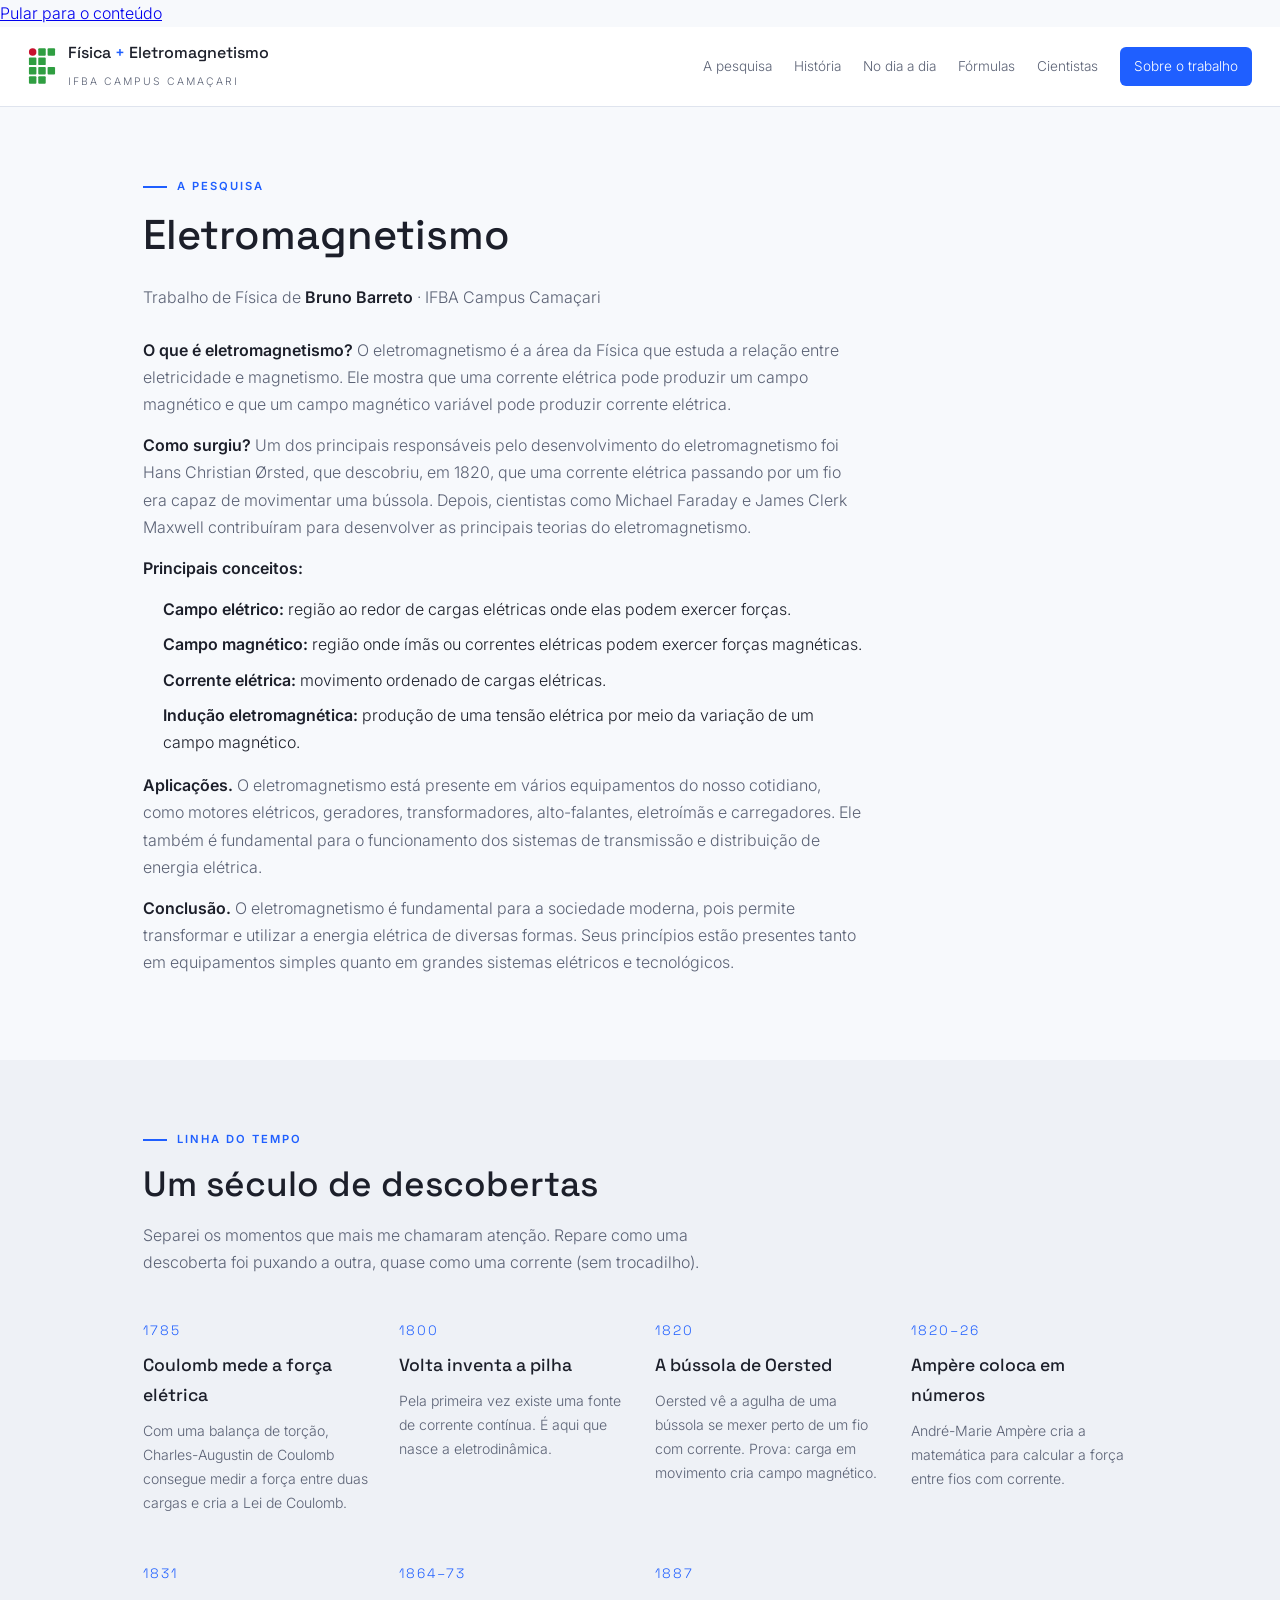
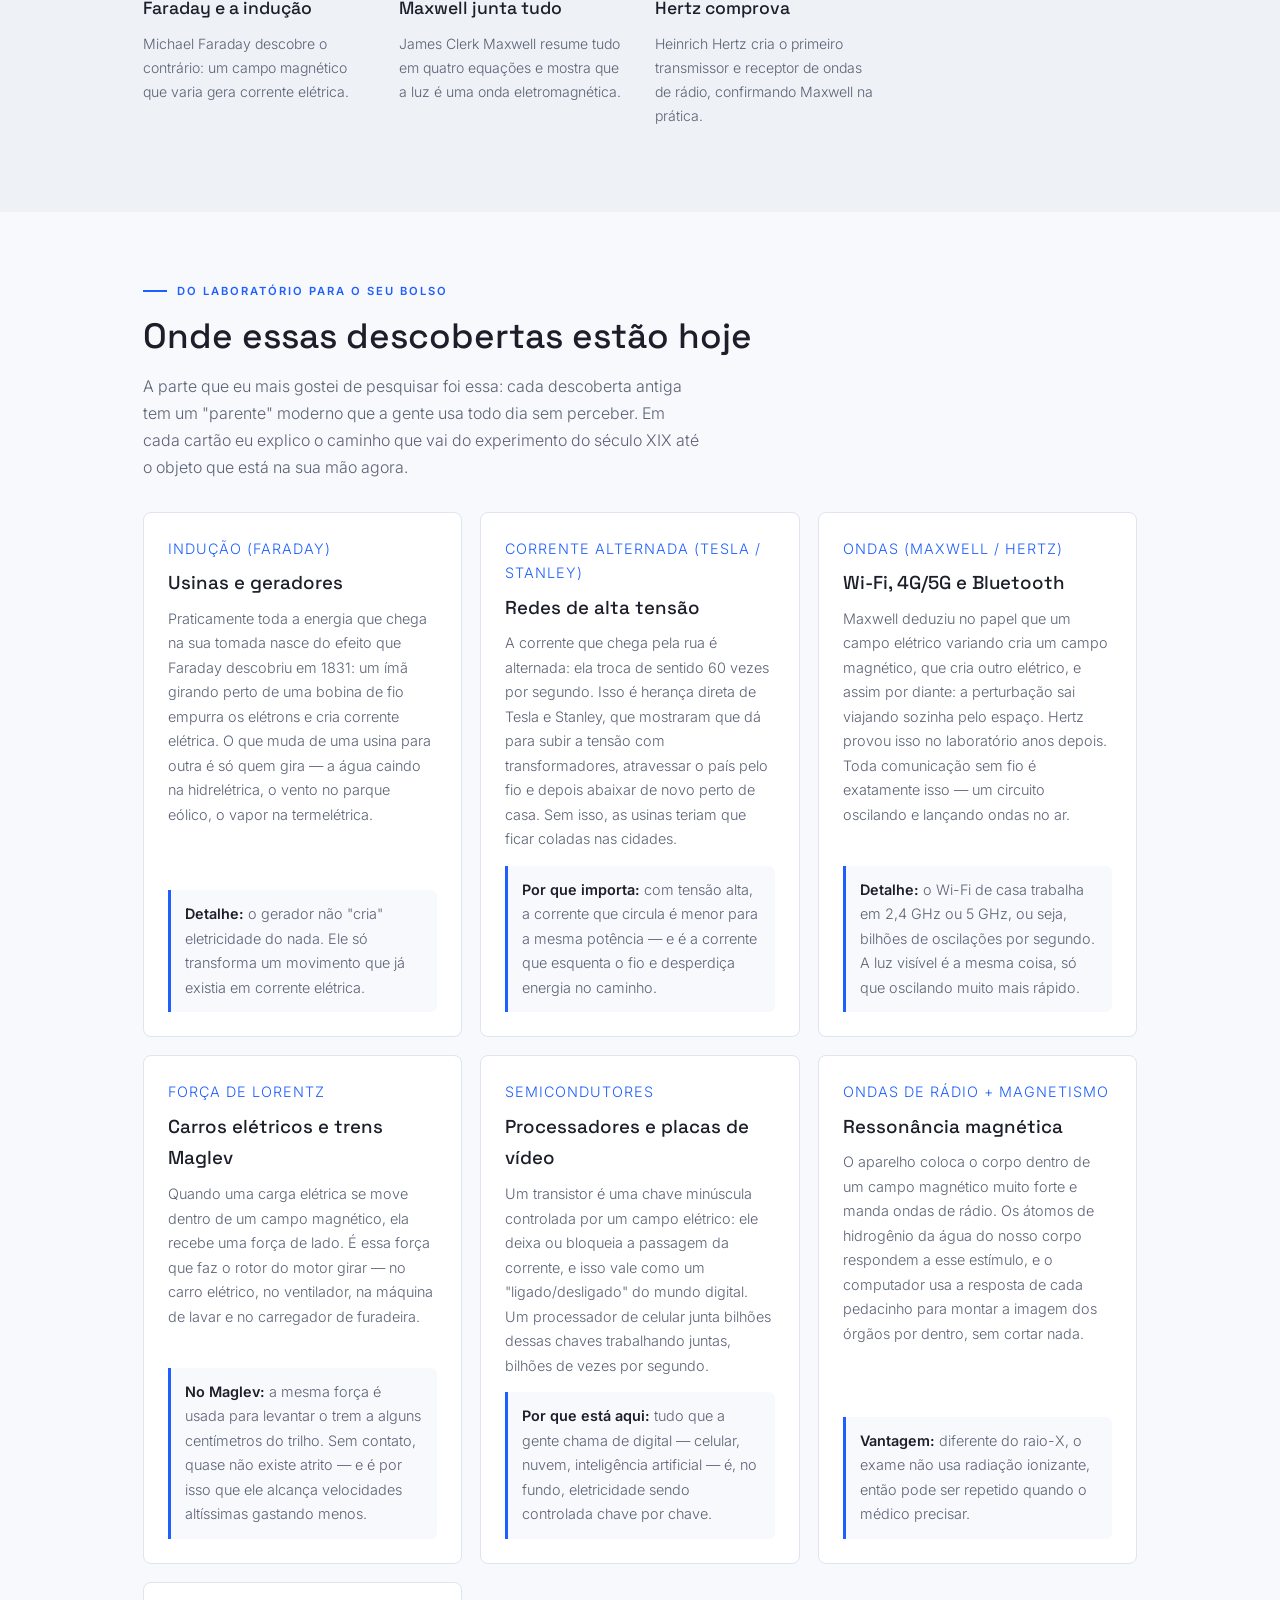
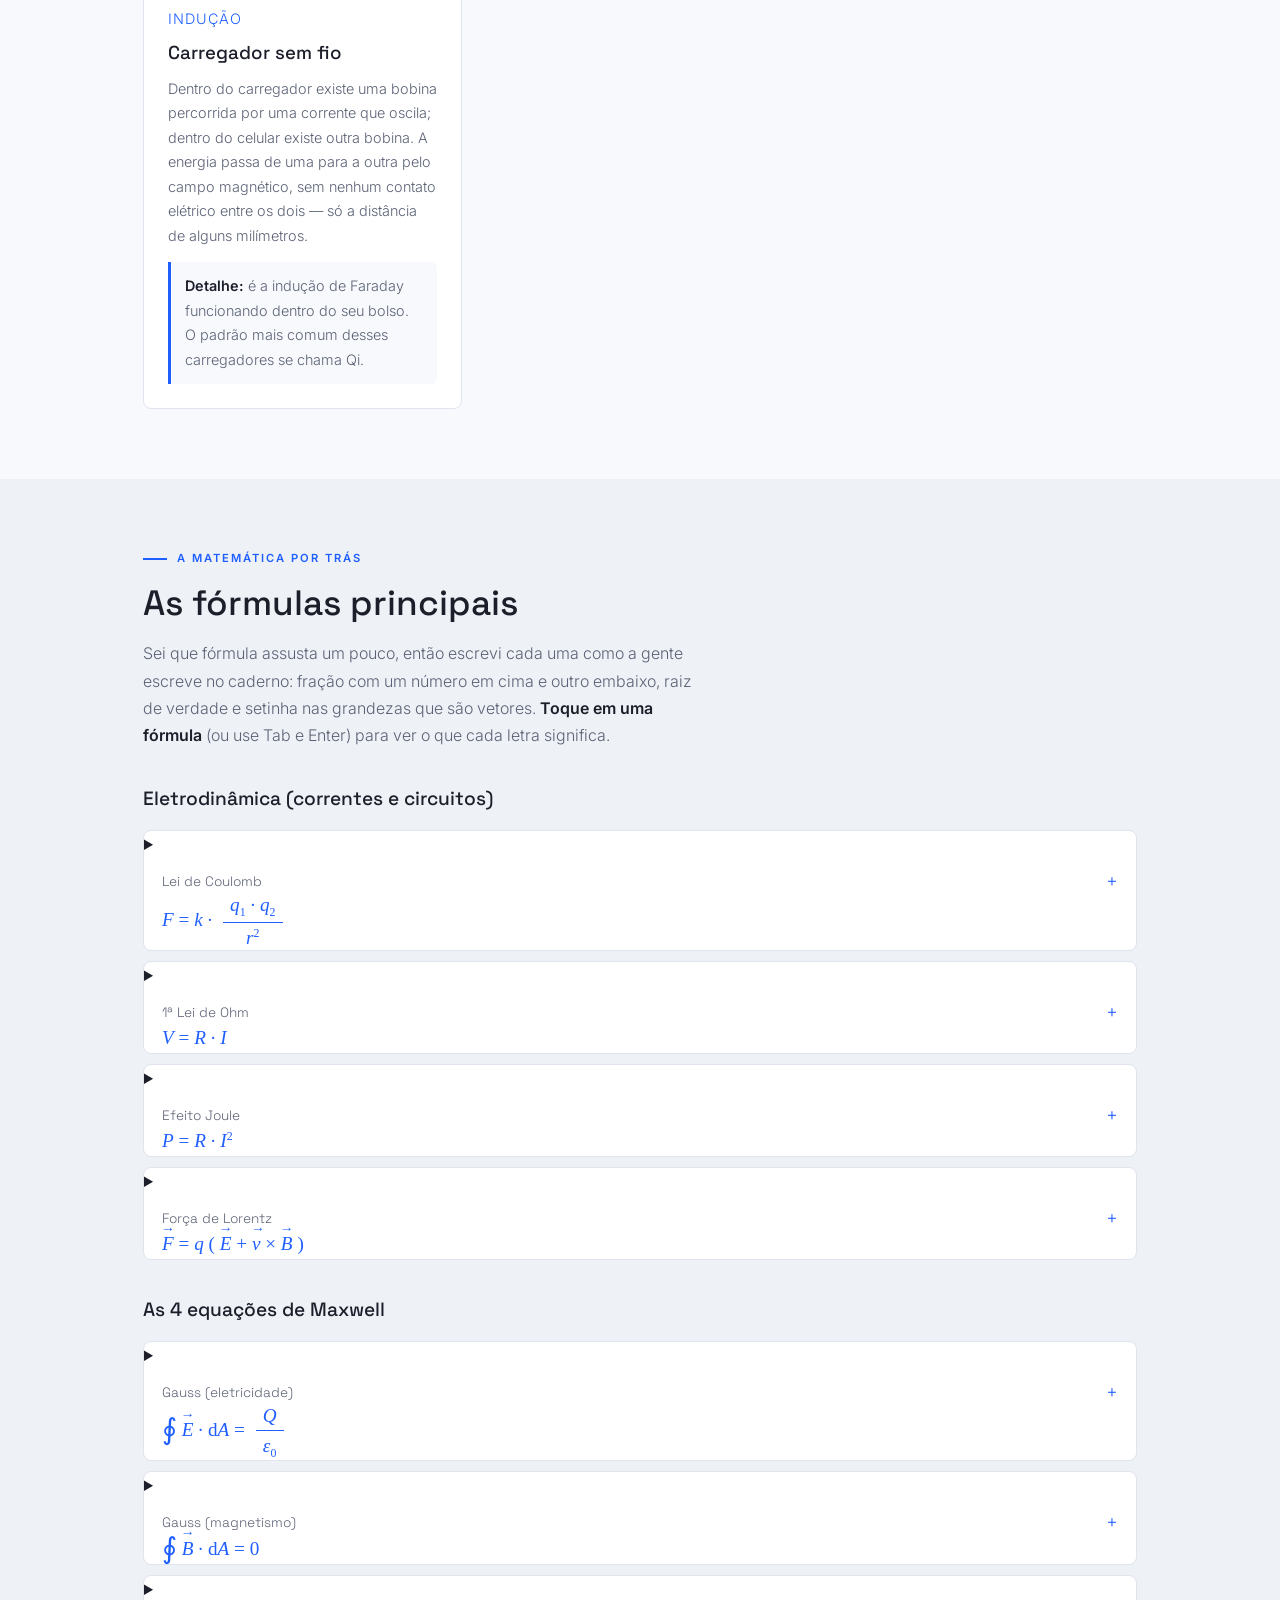
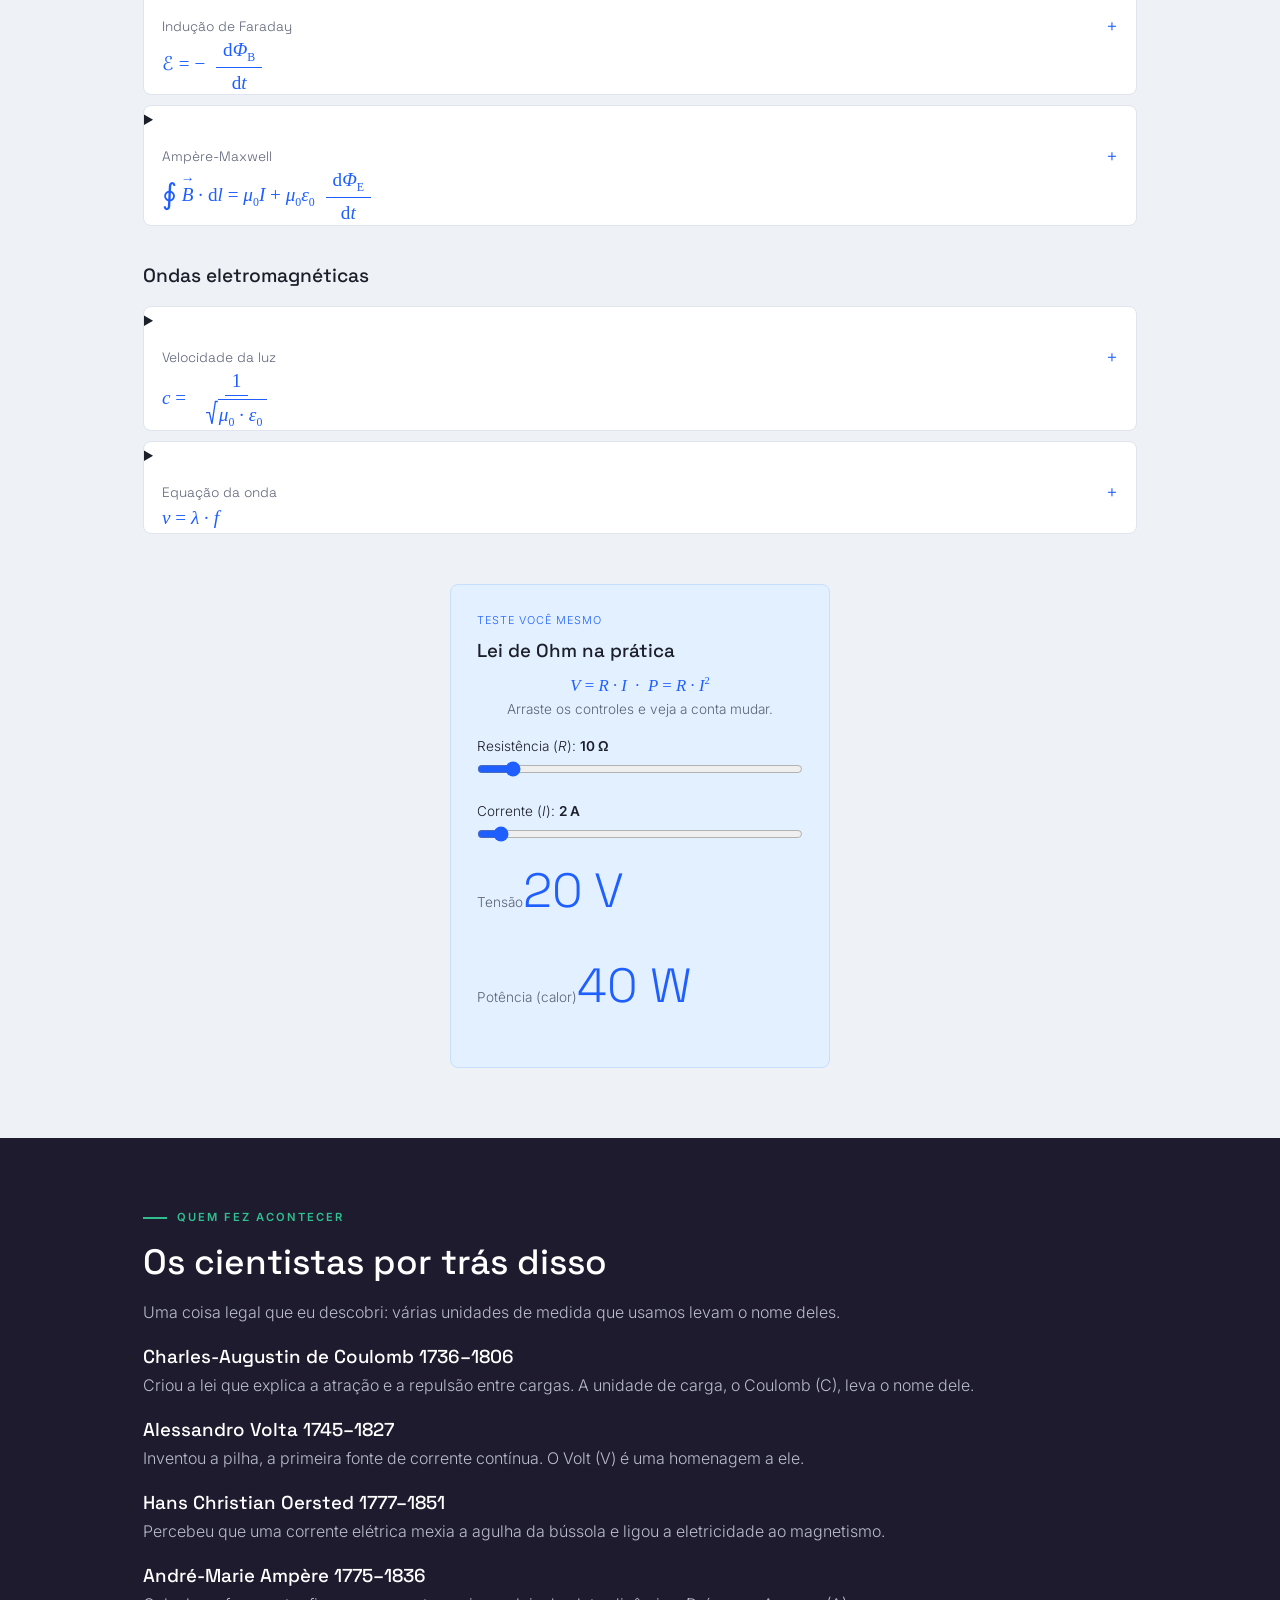
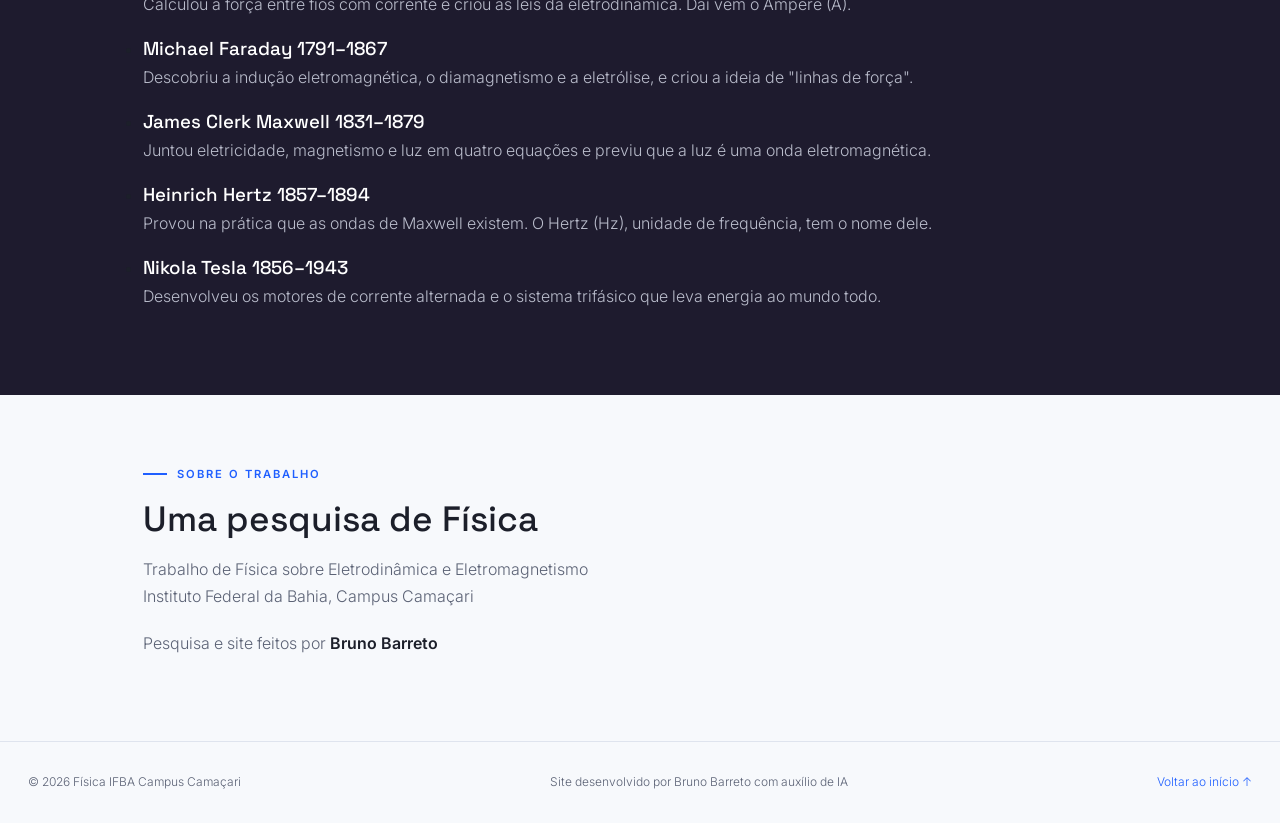
==== commit f1640b1a: "Changes" ====
--- a/public/site/index.html
+++ b/public/site/index.html
@@ -8,17 +8,19 @@
 
   <!-- Fontes do Google: Space Grotesk (títulos) e Inter (texto) -->
   <link rel="preconnect" href="https://fonts.googleapis.com">
-  <link href="https://fonts.googleapis.com/css2?family=Space+Grotesk:wght@400;500;600&family=Inter:wght@300;400;600&display=swap" rel="stylesheet">
+  <link href="https://fonts.googleapis.com/css2?family=Space+Grotesk:wght@500;600&family=Inter:wght@400;600&display=swap" rel="stylesheet">
 
   <link rel="stylesheet" href="style.css">
 </head>
 <body>
+  <!-- atalho para quem navega pelo teclado: pula direto para o conteúdo -->
+  <a href="#inicio" class="pular">Pular para o conteúdo</a>
 
   <!-- ===================== CABEÇALHO ===================== -->
   <header class="cabecalho">
-    <a href="#inicio" class="marca">
+    <a href="#inicio" class="marca" aria-label="Física + Eletromagnetismo, IFBA Campus Camaçari — voltar ao início">
       <!-- Logo do IFBA desenhada em SVG (quadrados verdes + círculo vermelho) -->
-      <svg class="logo-ifba" viewBox="0 0 30 40" aria-label="Logo do Instituto Federal da Bahia">
+      <svg class="logo-ifba" viewBox="0 0 30 40" role="img" aria-label="Logo do Instituto Federal da Bahia">
         <circle cx="5" cy="5" r="4" fill="#c8102e"/>
         <rect x="11" y="1" width="8" height="8" rx="1" fill="#2f9e41"/>
         <rect x="21" y="1" width="8" height="8" rx="1" fill="#2f9e41"/>
@@ -36,15 +38,15 @@
       </div>
     </a>
 
-    <button id="botao-menu" class="botao-menu" aria-label="Abrir menu">☰</button>
-
-    <nav id="menu" class="menu">
+    <button id="botao-menu" class="botao-menu" aria-label="Abrir menu" aria-expanded="false" aria-controls="menu">☰</button>
+
+    <nav id="menu" class="menu" aria-label="Seções do site">
       <a href="#inicio">A pesquisa</a>
       <a href="#historia">História</a>
       <a href="#hoje">No dia a dia</a>
       <a href="#formulas">Fórmulas</a>
       <a href="#cientistas">Cientistas</a>
-      <a href="#equipe" class="botao-azul">Sobre o trabalho ↗</a>
+      <a href="#equipe" class="botao-azul">Sobre o trabalho</a>
     </nav>
   </header>
 
@@ -53,9 +55,11 @@
     A pesquisa inteira em um texto só, sem caixas.
     O nome de cada assunto aparece em negrito no começo do parágrafo.
   -->
+  <main>
   <section id="inicio" class="secao">
     <p class="etiqueta">A PESQUISA</p>
     <h1>Eletromagnetismo</h1>
+    <p class="subtitulo-pagina">Trabalho de Física de <b>Bruno Barreto</b> · IFBA Campus Camaçari</p>
 
     <div class="pesquisa">
       <p>
@@ -103,7 +107,7 @@
       <h2>Um século de descobertas</h2>
       <p class="texto-lado">
         Separei os momentos que mais me chamaram atenção. Repare como uma descoberta
-        foi puxando a outra, quase como uma corrente (sem trocadilho 😅).
+        foi puxando a outra, quase como uma corrente (sem trocadilho).
       </p>
 
       <div class="passos">
@@ -285,52 +289,60 @@
       <p class="texto-lado">
         Sei que fórmula assusta um pouco, então escrevi cada uma como a gente escreve no
         caderno: fração com um número em cima e outro embaixo, raiz de verdade e setinha
-        nas grandezas que são vetores. <b>Toque em uma fórmula</b> para ver o que cada letra significa.
+        nas grandezas que são vetores. <b>Toque em uma fórmula</b> (ou use Tab e Enter) para ver o que cada letra significa.
       </p>
 
       <h3 class="subtitulo">Eletrodinâmica (correntes e circuitos)</h3>
 
-      <div class="formula">
-        <div class="formula-topo"><span>Lei de Coulomb</span><span class="mais">+</span></div>
-        <p class="mat formula-corpo">
+      <details class="formula">
+        <summary>
+          <span class="formula-topo"><span>Lei de Coulomb</span><span class="mais" aria-hidden="true">+</span></span>
+          <span class="mat formula-corpo">
           <i>F</i> = <i>k</i> ·
           <span class="fracao">
             <span class="cima"><i>q</i><sub>1</sub> · <i>q</i><sub>2</sub></span>
             <span class="baixo"><i>r</i><sup>2</sup></span>
           </span>
-        </p>
+        </span>
+        </summary>
         <p class="formula-explica">
           <i>F</i> = força entre as cargas (N) · <i>q</i><sub>1</sub> e <i>q</i><sub>2</sub> = cargas (C) ·
           <i>r</i> = distância entre elas (m) · <i>k</i> = constante do meio (9 × 10<sup>9</sup> N·m²/C² no vácuo).
           Repare no <i>r</i><sup>2</sup> embaixo: afastar um pouco já derruba muito a força.
         </p>
-      </div>
-
-      <div class="formula">
-        <div class="formula-topo"><span>1ª Lei de Ohm</span><span class="mais">+</span></div>
-        <p class="mat formula-corpo"><i>V</i> = <i>R</i> · <i>I</i></p>
+      </details>
+
+      <details class="formula">
+        <summary>
+          <span class="formula-topo"><span>1ª Lei de Ohm</span><span class="mais" aria-hidden="true">+</span></span>
+          <span class="mat formula-corpo"><i>V</i> = <i>R</i> · <i>I</i></span>
+        </summary>
         <p class="formula-explica">
           <i>V</i> = tensão (V) · <i>R</i> = resistência (Ω) · <i>I</i> = corrente (A).
-          Dá para isolar a corrente como <i>I</i> = <i>V</i> / <i>R</i>: quanto maior a resistência,
+          Dá para isolar a corrente como <i>I</i> = <span class="fracao"><span class="cima"><i>V</i></span><span class="baixo"><i>R</i></span></span>: quanto maior a resistência,
           menos carga consegue passar.
         </p>
-      </div>
-
-      <div class="formula">
-        <div class="formula-topo"><span>Efeito Joule</span><span class="mais">+</span></div>
-        <p class="mat formula-corpo"><i>P</i> = <i>R</i> · <i>I</i><sup>2</sup></p>
+      </details>
+
+      <details class="formula">
+        <summary>
+          <span class="formula-topo"><span>Efeito Joule</span><span class="mais" aria-hidden="true">+</span></span>
+          <span class="mat formula-corpo"><i>P</i> = <i>R</i> · <i>I</i><sup>2</sup></span>
+        </summary>
         <p class="formula-explica">
           <i>P</i> = potência que vira calor (W). O <i>I</i><sup>2</sup> diz que o efeito cresce
           rápido: dobrar a corrente quadruplica o calor. É por isso que o carregador esquenta!
         </p>
-      </div>
-
-      <div class="formula">
-        <div class="formula-topo"><span>Força de Lorentz</span><span class="mais">+</span></div>
-        <p class="mat formula-corpo">
+      </details>
+
+      <details class="formula">
+        <summary>
+          <span class="formula-topo"><span>Força de Lorentz</span><span class="mais" aria-hidden="true">+</span></span>
+          <span class="mat formula-corpo">
           <span class="vetor"><i>F</i></span> = <i>q</i> ( <span class="vetor"><i>E</i></span> +
           <span class="vetor"><i>v</i></span> × <span class="vetor"><i>B</i></span> )
-        </p>
+        </span>
+        </summary>
         <p class="formula-explica">
           <i>q</i> = carga · <span class="vetor"><i>E</i></span> = campo elétrico ·
           <span class="vetor"><i>B</i></span> = campo magnético · <span class="vetor"><i>v</i></span> = velocidade da carga.
@@ -338,75 +350,84 @@
           a parte <span class="vetor"><i>v</i></span> × <span class="vetor"><i>B</i></span> empurra de lado —
           é essa que faz o motor girar.
         </p>
-      </div>
+      </details>
 
       <h3 class="subtitulo">As 4 equações de Maxwell</h3>
 
-      <div class="formula">
-        <div class="formula-topo"><span>Gauss (eletricidade)</span><span class="mais">+</span></div>
-        <p class="mat formula-corpo">
+      <details class="formula">
+        <summary>
+          <span class="formula-topo"><span>Gauss (eletricidade)</span><span class="mais" aria-hidden="true">+</span></span>
+          <span class="mat formula-corpo">
           <span class="int">∮</span> <span class="vetor"><i>E</i></span> · d<i>A</i> =
           <span class="fracao">
             <span class="cima"><i>Q</i></span>
             <span class="baixo"><i>ε</i><sub>0</sub></span>
           </span>
-        </p>
+        </span>
+        </summary>
         <p class="formula-explica">
           As cargas elétricas são a "fonte" do campo elétrico: quantas linhas de campo saem
           de uma superfície fechada depende só da carga <i>Q</i> que está lá dentro.
           <i>ε</i><sub>0</sub> é a permissividade do vácuo.
         </p>
-      </div>
-
-      <div class="formula">
-        <div class="formula-topo"><span>Gauss (magnetismo)</span><span class="mais">+</span></div>
-        <p class="mat formula-corpo">
+      </details>
+
+      <details class="formula">
+        <summary>
+          <span class="formula-topo"><span>Gauss (magnetismo)</span><span class="mais" aria-hidden="true">+</span></span>
+          <span class="mat formula-corpo">
           <span class="int">∮</span> <span class="vetor"><i>B</i></span> · d<i>A</i> = 0
-        </p>
+        </span>
+        </summary>
         <p class="formula-explica">
           Não existe ímã com um polo só. Toda linha de campo magnético que entra numa
           superfície tem que sair por outro lado: as linhas sempre se fecham em loops.
         </p>
-      </div>
-
-      <div class="formula">
-        <div class="formula-topo"><span>Indução de Faraday</span><span class="mais">+</span></div>
-        <p class="mat formula-corpo">
+      </details>
+
+      <details class="formula">
+        <summary>
+          <span class="formula-topo"><span>Indução de Faraday</span><span class="mais" aria-hidden="true">+</span></span>
+          <span class="mat formula-corpo">
           ℰ = −
           <span class="fracao">
             <span class="cima">d<i>Φ</i><sub>B</sub></span>
             <span class="baixo">d<i>t</i></span>
           </span>
-        </p>
+        </span>
+        </summary>
         <p class="formula-explica">
           Quando o fluxo magnético <i>Φ</i><sub>B</sub> muda, aparece uma força eletromotriz
           ℰ (e por isso uma corrente). O sinal de menos é a Lei de Lenz: a corrente criada
           se opõe à mudança que a gerou. É o princípio do gerador e do transformador.
         </p>
-      </div>
-
-      <div class="formula">
-        <div class="formula-topo"><span>Ampère-Maxwell</span><span class="mais">+</span></div>
-        <p class="mat formula-corpo">
+      </details>
+
+      <details class="formula">
+        <summary>
+          <span class="formula-topo"><span>Ampère-Maxwell</span><span class="mais" aria-hidden="true">+</span></span>
+          <span class="mat formula-corpo">
           <span class="int">∮</span> <span class="vetor"><i>B</i></span> · d<i>l</i> =
           <i>μ</i><sub>0</sub><i>I</i> + <i>μ</i><sub>0</sub><i>ε</i><sub>0</sub>
           <span class="fracao">
             <span class="cima">d<i>Φ</i><sub>E</sub></span>
             <span class="baixo">d<i>t</i></span>
           </span>
-        </p>
+        </span>
+        </summary>
         <p class="formula-explica">
           Campo magnético nasce de corrente elétrica (<i>I</i>) ou de campo elétrico que varia
           no tempo. Foi o segundo termo — a parte que Maxwell acrescentou — que permitiu
           prever a existência das ondas eletromagnéticas.
         </p>
-      </div>
+      </details>
 
       <h3 class="subtitulo">Ondas eletromagnéticas</h3>
 
-      <div class="formula">
-        <div class="formula-topo"><span>Velocidade da luz</span><span class="mais">+</span></div>
-        <p class="mat formula-corpo">
+      <details class="formula">
+        <summary>
+          <span class="formula-topo"><span>Velocidade da luz</span><span class="mais" aria-hidden="true">+</span></span>
+          <span class="mat formula-corpo">
           <i>c</i> =
           <span class="fracao">
             <span class="cima">1</span>
@@ -421,39 +442,45 @@
               </span>
             </span>
           </span>
-        </p>
+        </span>
+        </summary>
         <p class="formula-explica">
           <i>ε</i><sub>0</sub> ≈ 8,85 × 10<sup>−12</sup> F/m · <i>μ</i><sub>0</sub> = 4π × 10<sup>−7</sup> T·m/A.
           Fazendo a conta dá 3 × 10<sup>8</sup> m/s — a velocidade da luz. Foi assim que Maxwell
           percebeu que a luz é uma onda eletromagnética.
         </p>
-      </div>
-
-      <div class="formula">
-        <div class="formula-topo"><span>Equação da onda</span><span class="mais">+</span></div>
-        <p class="mat formula-corpo"><i>v</i> = <i>λ</i> · <i>f</i></p>
+      </details>
+
+      <details class="formula">
+        <summary>
+          <span class="formula-topo"><span>Equação da onda</span><span class="mais" aria-hidden="true">+</span></span>
+          <span class="mat formula-corpo"><i>v</i> = <i>λ</i> · <i>f</i></span>
+        </summary>
         <p class="formula-explica">
           <i>λ</i> = comprimento de onda (m) · <i>f</i> = frequência (Hz). Como <i>v</i> é fixo
           para a luz, onda curta significa frequência alta — e é por isso que o 5G, que usa
           frequência alta, alcana uma distância menor que o Wi-Fi antigo.
         </p>
-      </div>
+      </details>
 
       <!-- Calculadora da Lei de Ohm (funciona com o script.js) -->
       <div class="calculadora">
         <p class="mini">TESTE VOCÊ MESMO</p>
         <h3>Lei de Ohm na prática</h3>
         <p class="mat calculadora-formula"><i>V</i> = <i>R</i> · <i>I</i> &nbsp;·&nbsp; <i>P</i> = <i>R</i> · <i>I</i><sup>2</sup></p>
-        <p class="valor"><span id="valor-tensao">20</span> V</p>
-        <p class="legenda">Tensão no circuito</p>
-
-        <label>Resistência: <b><span id="texto-r">10</span> Ω</b></label>
+        <p class="legenda">Arraste os controles e veja a conta mudar.</p>
+
+        <label for="resistencia">Resistência (<i>R</i>): <b><span id="texto-r">10</span> Ω</b></label>
         <input type="range" id="resistencia" min="1" max="100" value="10">
 
-        <label>Corrente: <b><span id="texto-i">2</span> A</b></label>
+        <label for="corrente">Corrente (<i>I</i>): <b><span id="texto-i">2</span> A</b></label>
         <input type="range" id="corrente" min="1" max="20" value="2">
 
-        <p class="legenda">Potência dissipada (Efeito Joule): <b><span id="valor-potencia">40</span> W</b></p>
+        <!-- resultados: o leitor de tela anuncia quando mudam -->
+        <div class="resultados" aria-live="polite">
+          <p><span class="legenda">Tensão</span><span class="valor"><span id="valor-tensao">20</span> V</span></p>
+          <p><span class="legenda">Potência (calor)</span><span class="valor"><span id="valor-potencia">40</span> W</span></p>
+        </div>
       </div>
     </div>
   </section>
@@ -466,7 +493,7 @@
       <p>Uma coisa legal que eu descobri: várias unidades de medida que usamos levam o nome deles.</p>
 
       <!-- Os cartões são criados pelo script.js a partir de uma lista -->
-      <div id="lista-cientistas" class="cartoes"></div>
+      <ul id="lista-cientistas" class="lista-cientistas"></ul>
     </div>
   </section>
 
@@ -480,11 +507,12 @@
     </p>
     <p class="autor">Pesquisa e site feitos por <b>Bruno Barreto</b></p>
   </section>
+  </main>
 
   <footer class="rodape">
     <span>© 2026 Física IFBA Campus Camaçari</span>
     <span>Site desenvolvido por Bruno Barreto com auxílio de IA</span>
-    <a href="#inicio">Voltar ao início ↗</a>
+    <a href="#inicio">Voltar ao início ↑</a>
   </footer>
 
   <script src="script.js"></script>
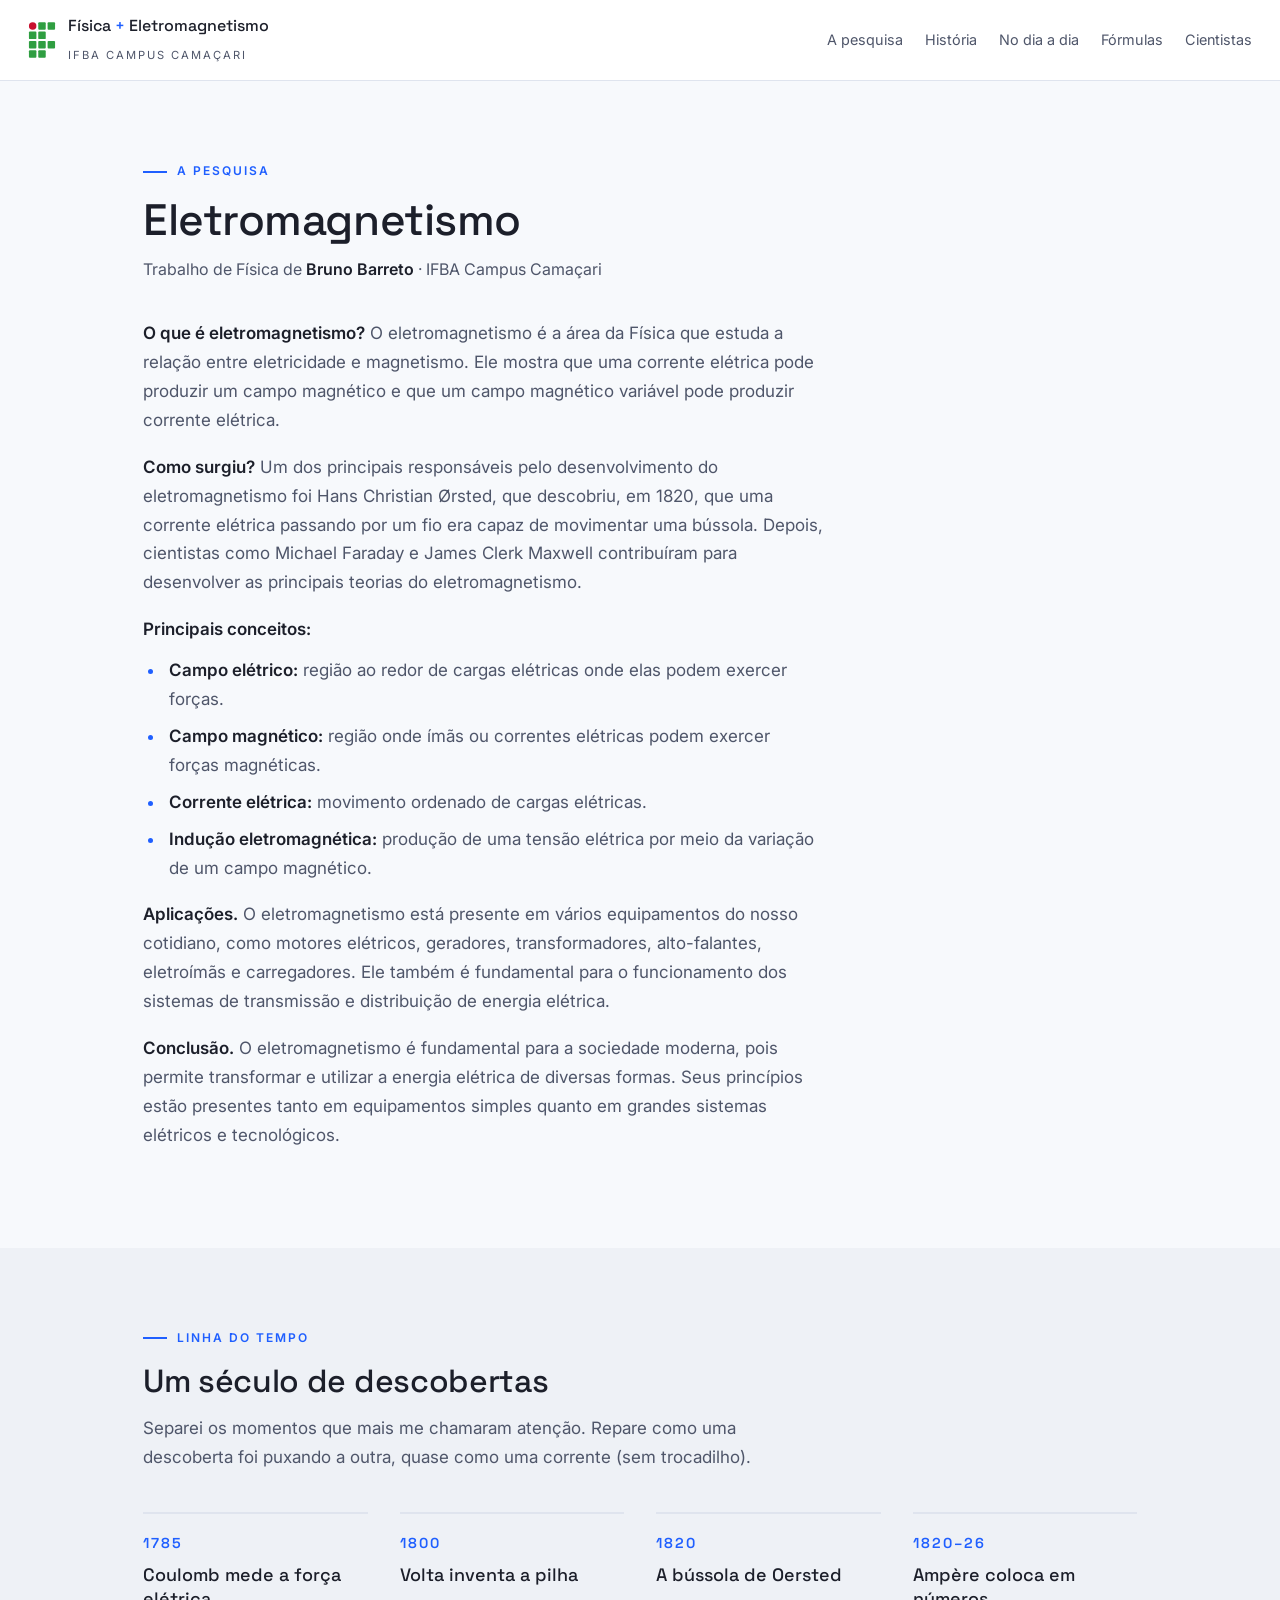
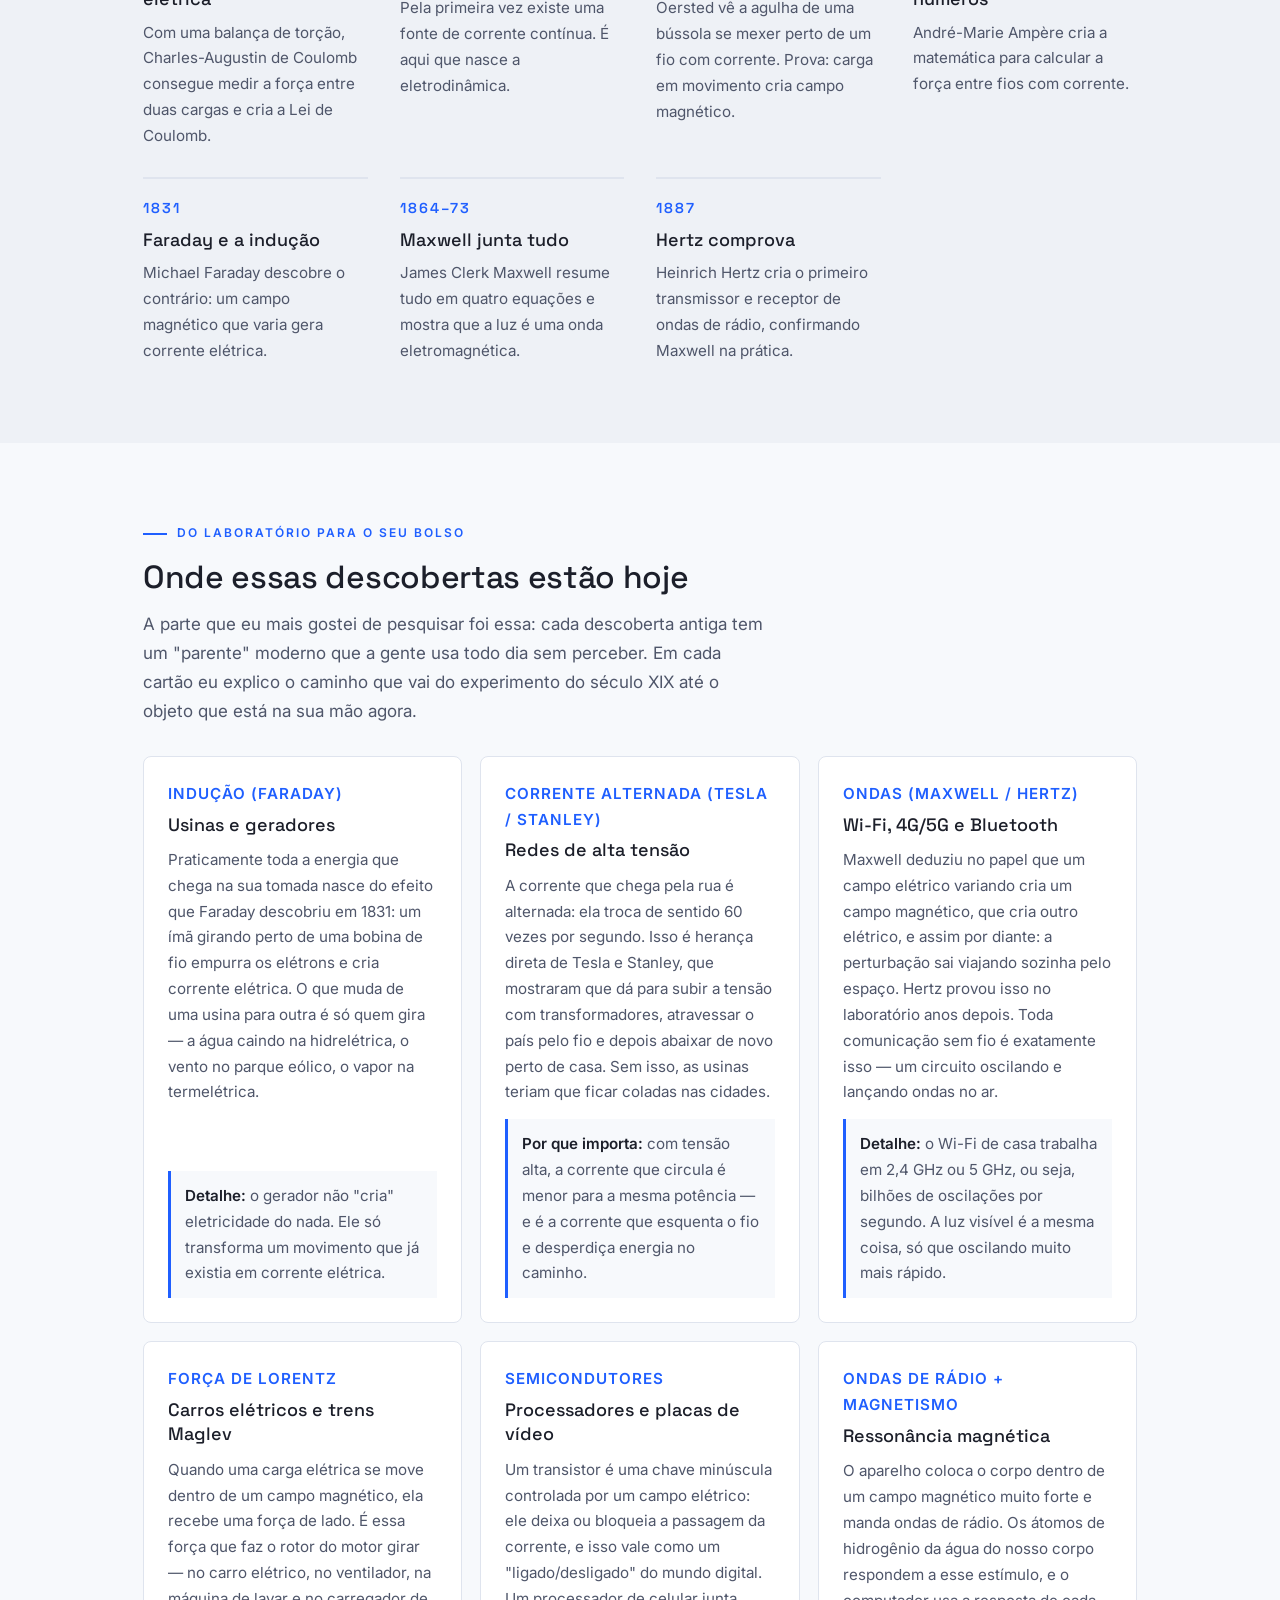
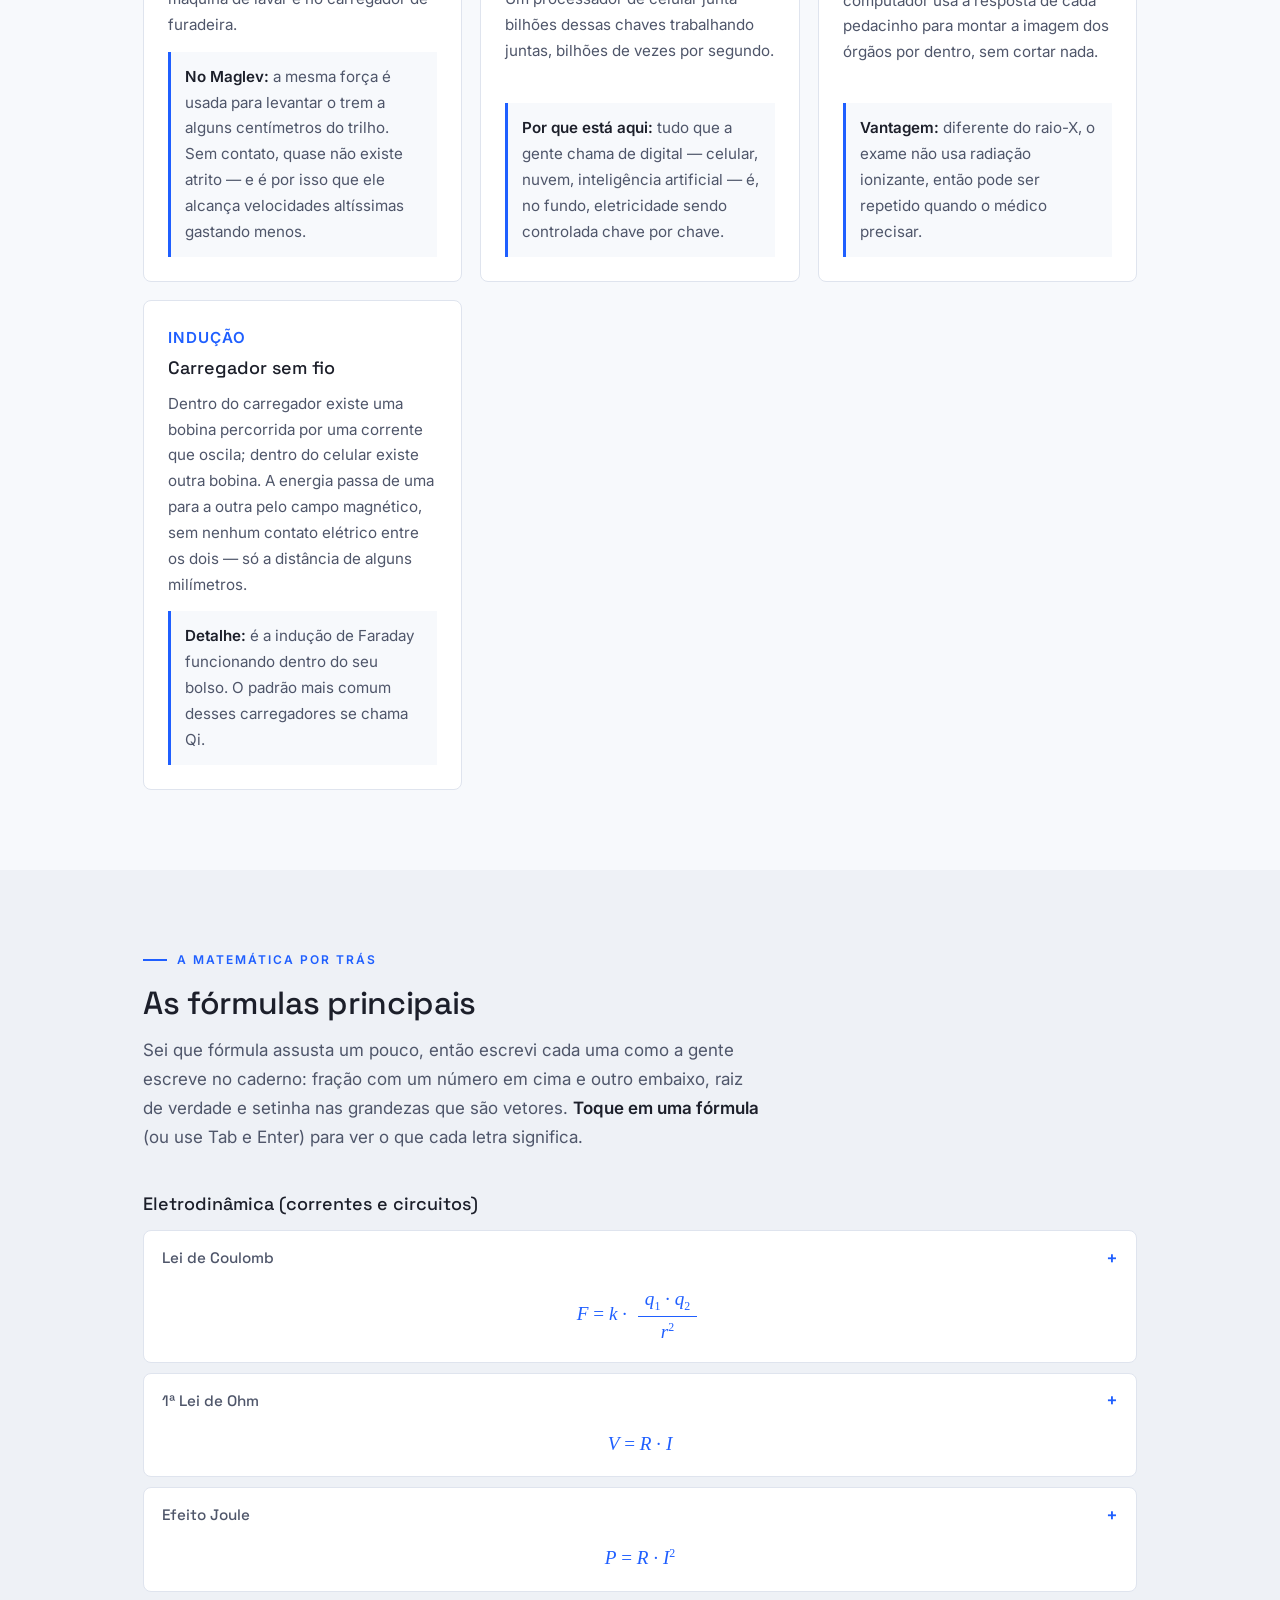
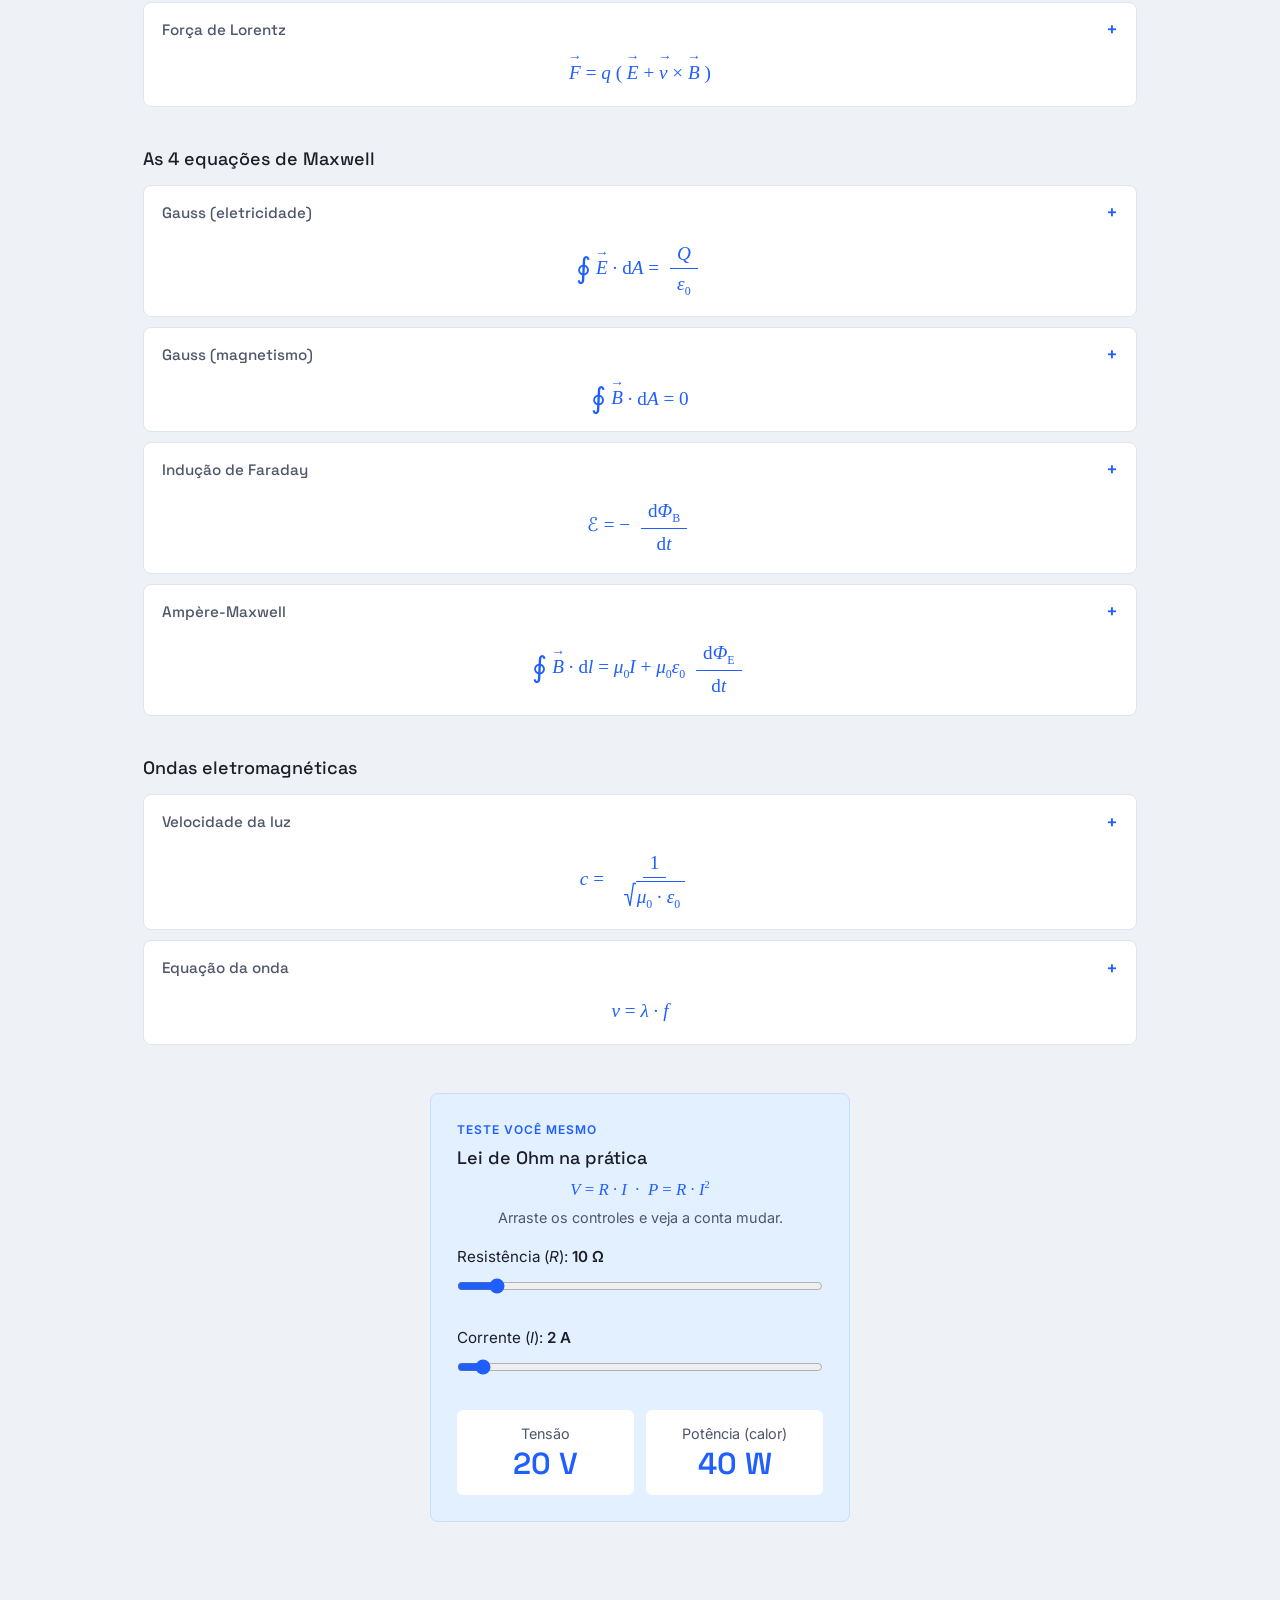
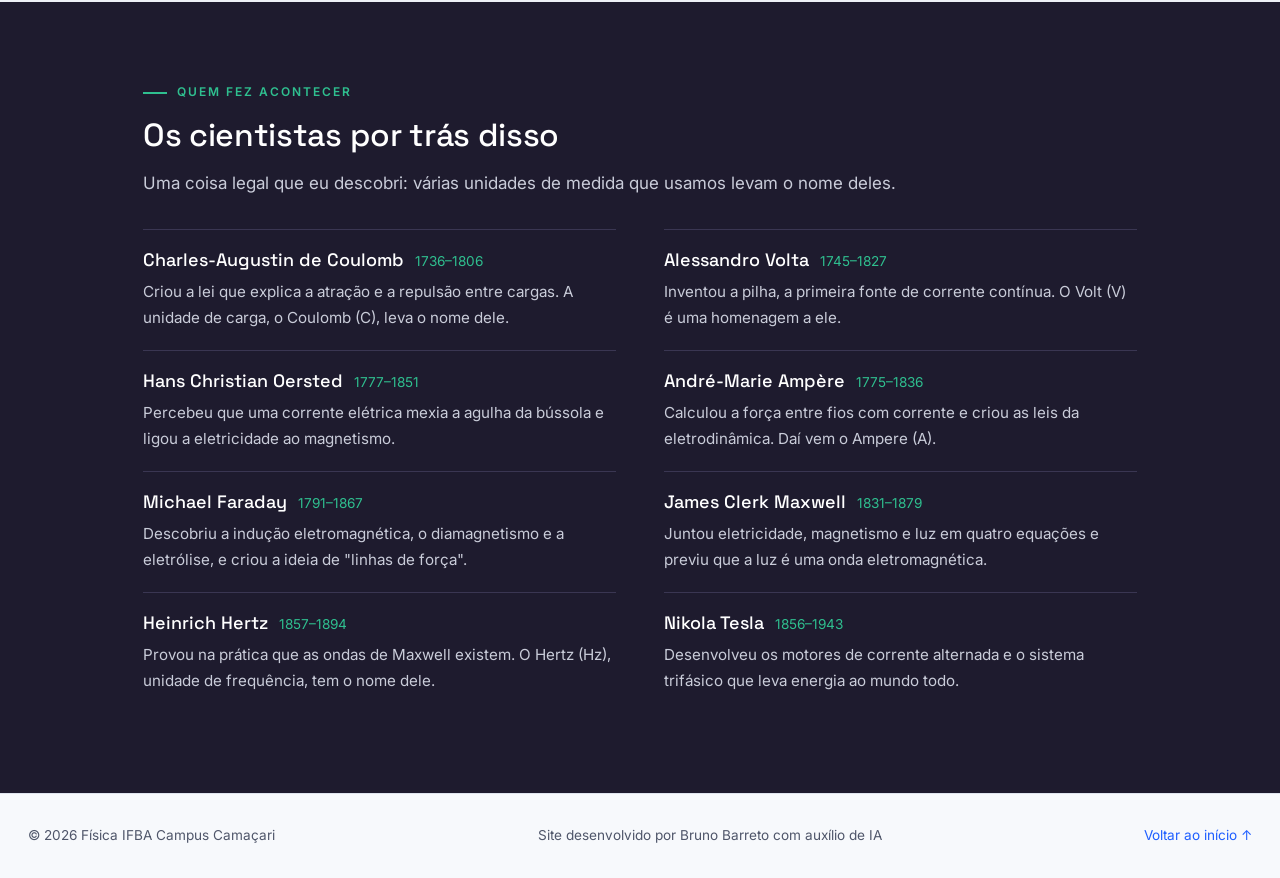
==== commit ea7963da: "Changes" ====
--- a/public/site/index.html
+++ b/public/site/index.html
@@ -46,7 +46,6 @@
       <a href="#hoje">No dia a dia</a>
       <a href="#formulas">Fórmulas</a>
       <a href="#cientistas">Cientistas</a>
-      <a href="#equipe" class="botao-azul">Sobre o trabalho</a>
     </nav>
   </header>
 
@@ -497,16 +496,6 @@
     </div>
   </section>
 
-  <!-- ===================== SOBRE O TRABALHO ===================== -->
-  <section id="equipe" class="secao">
-    <p class="etiqueta">SOBRE O TRABALHO</p>
-    <h2>Uma pesquisa de Física</h2>
-    <p>
-      Trabalho de Física sobre Eletrodinâmica e Eletromagnetismo<br>
-      Instituto Federal da Bahia, Campus Camaçari
-    </p>
-    <p class="autor">Pesquisa e site feitos por <b>Bruno Barreto</b></p>
-  </section>
   </main>
 
   <footer class="rodape">
--- a/public/site/style.css
+++ b/public/site/style.css
@@ -7,7 +7,7 @@
   --fundo-escuro: #1e1b2e;   /* seção escura (cientistas) */
   --branco: #ffffff;
   --texto: #1c1f2a;
-  --texto-suave: #5b6275;
+  --texto-suave: #4f566a;    /* cinza com contraste suficiente para leitura */
   --azul: #1f5fff;           /* cor de destaque */
   --azul-claro: #e3f0ff;     /* caixas de curiosidade */
   --verde: #2fbf8f;
@@ -21,7 +21,7 @@
 
 body {
   font-family: "Inter", Arial, sans-serif;
-  font-weight: 300;
+  font-size: 1.0625rem;      /* 17px: confortável no celular e no computador */
   background: var(--fundo);
   color: var(--texto);
   line-height: 1.7;
@@ -32,10 +32,41 @@
   font-weight: 500;
 }
 
-h1 { font-size: clamp(1.8rem, 5vw, 2.6rem); line-height: 1.2; margin-bottom: 24px; }
-h2 { font-size: clamp(1.6rem, 4vw, 2.2rem); line-height: 1.2; margin-bottom: 16px; }
+/* escala de tamanhos: h1 > h2 > h3 > texto (poucos tamanhos, sempre os mesmos) */
+h1 { font-size: clamp(2rem, 5vw, 2.75rem); line-height: 1.15; margin-bottom: 10px; letter-spacing: -0.01em; }
+h2 { font-size: clamp(1.5rem, 3.5vw, 2rem); line-height: 1.2; margin-bottom: 14px; letter-spacing: -0.01em; }
+h3 { font-size: 1.125rem; line-height: 1.35; }
 p  { margin-bottom: 14px; color: var(--texto-suave); }
 b  { font-weight: 600; color: var(--texto); }
+
+/* contorno visível em tudo que recebe foco pelo teclado */
+a:focus-visible, button:focus-visible, summary:focus-visible, input:focus-visible {
+  outline: 3px solid var(--azul);
+  outline-offset: 3px;
+  border-radius: 4px;
+}
+
+/* link "Pular para o conteúdo": só aparece ao usar Tab */
+.pular {
+  position: absolute;
+  left: 12px;
+  top: -60px;
+  z-index: 20;
+  padding: 10px 14px;
+  background: var(--azul);
+  color: var(--branco);
+  border-radius: 6px;
+}
+.pular:focus { top: 12px; }
+
+/* ao clicar no menu, o título não fica escondido atrás do cabeçalho fixo */
+section { scroll-margin-top: 64px; }
+
+/* quem pediu menos movimento no sistema não vê rolagem animada */
+@media (prefers-reduced-motion: reduce) {
+  html { scroll-behavior: auto; }
+  * { transition: none !important; }
+}
 
 /* ===================== CABEÇALHO ===================== */
 .cabecalho {
@@ -61,18 +92,20 @@
 .logo-ifba { width: 28px; height: 38px; }
 
 .marca strong { display: block; font-size: 1rem; }
-.marca small  { font-size: 0.65rem; letter-spacing: 2px; color: var(--texto-suave); }
+.marca small  { font-size: 0.7rem; letter-spacing: 2px; color: var(--texto-suave); }
 .azul { color: var(--azul); }
 
 .menu { display: flex; align-items: center; gap: 22px; }
 
 .menu a {
-  font-size: 0.85rem;
+  font-size: 0.9rem;
   color: var(--texto-suave);
   text-decoration: none;
 }
 
 .menu a:hover { color: var(--azul); }
+.botao-azul:hover { background: #1647c9; }
+.botao-azul:active { transform: translateY(1px); }
 
 .botao-azul {
   background: var(--azul);
@@ -85,7 +118,10 @@
   display: none;
   background: none;
   border: none;
-  font-size: 1.6rem;
+  font-size: 1.5rem;
+  width: 44px;               /* área de toque confortável */
+  height: 44px;
+  color: var(--texto);
   cursor: pointer;
 }
 
@@ -93,17 +129,17 @@
 .secao {
   max-width: 1050px;
   margin: 0 auto;
-  padding: 70px 28px;
+  padding: 80px 28px;
 }
 
 .secao-cinza   { background: var(--fundo-cinza); }
 .secao-escura  { background: var(--fundo-escuro); }
 .secao-escura h2, .secao-escura h3 { color: var(--branco); }
-.secao-escura p { color: #b9bccb; }
+.secao-escura p { color: #c9ccd9; }
 
 /* Etiqueta azul com tracinho antes (ex: "— A NOSSA PESQUISA") */
 .etiqueta {
-  font-size: 0.7rem;
+  font-size: 0.75rem;
   font-weight: 600;
   letter-spacing: 2px;
   color: var(--azul);
@@ -122,52 +158,51 @@
 
 .etiqueta.verde { color: var(--verde); }
 
-.texto-lado { max-width: 560px; }
-
-.subtitulo { margin: 34px 0 14px; font-size: 1.2rem; }
+.texto-lado { max-width: 620px; }
+
+.subtitulo-pagina { font-size: 1rem; margin-bottom: 0; }
+
+.subtitulo { margin: 40px 0 14px; font-size: 1.125rem; }
 
 .mini {
-  font-size: 0.68rem;
+  font-size: 0.75rem;
+  font-weight: 600;
   letter-spacing: 1px;
   color: var(--azul);
   margin-bottom: 6px;
-}
-
-/* Caixa de curiosidade com borda azul */
-.curiosidade {
-  background: var(--azul-claro);
-  border-left: 3px solid var(--azul);
-  padding: 16px 20px;
-  border-radius: 6px;
-  margin-top: 24px;
-  color: var(--texto-suave);
 }
 
 /* ===================== A PESQUISA ===================== */
 /* a pesquisa é um texto corrido: um parágrafo embaixo do outro, sem caixas */
-.pesquisa { max-width: 720px; margin-top: 26px; }
+.pesquisa { max-width: 680px; margin-top: 36px; }
+.pesquisa p { margin-bottom: 18px; }
 
 /* os conceitos: uma lista simples, um item por linha */
-.conceitos { list-style: none; margin: 0 0 16px; padding-left: 20px; }
-.conceitos li { margin-bottom: 8px; }
+.conceitos { margin: -6px 0 18px; padding-left: 22px; color: var(--texto-suave); }
+.conceitos li { margin-bottom: 8px; padding-left: 4px; }
+.conceitos li::marker { color: var(--azul); }
 
 /* ===================== LINHA DO TEMPO (passos) ===================== */
 .passos {
   display: grid;
   grid-template-columns: repeat(auto-fill, minmax(220px, 1fr));
-  gap: 30px;
+  gap: 28px 32px;
   margin-top: 40px;
 }
+
+/* traço em cima de cada ano: dá ritmo de "linha do tempo" sem virar cartão */
+.passo { border-top: 2px solid var(--borda); padding-top: 14px; }
 
 .numero {
   font-family: "Space Grotesk", monospace;
   color: var(--azul);
   letter-spacing: 2px;
-  font-size: 0.85rem;
-}
-
-.passo h3 { margin: 8px 0; font-size: 1.1rem; }
-.passo p  { font-size: 0.88rem; }
+  font-size: 0.9rem;
+  font-weight: 600;
+}
+
+.passo h3 { margin: 6px 0 8px; }
+.passo p  { font-size: 0.95rem; margin: 0; }
 
 /* ===================== CARTÕES ===================== */
 .cartoes {
@@ -184,12 +219,11 @@
   border: 1px solid var(--borda);
   border-radius: 8px;
   padding: 24px;
-  transition: transform 0.2s;
-}
-
-.cartao:hover { transform: translateY(-4px); }
-.cartao h3 { margin-bottom: 8px; }
-.cartao p { font-size: 0.9rem; }
+}
+
+/* os cartões não são clicáveis, então não "pulam" ao passar o mouse */
+.cartao h3 { margin-bottom: 10px; }
+.cartao p { font-size: 0.95rem; }
 
 /* "Detalhe" no fim do cartão: um bloco separado, com fundo suave */
 .nota {
@@ -197,17 +231,22 @@
   padding: 12px 14px;
   background: var(--fundo);
   border-left: 3px solid var(--azul);
-  border-radius: 0 6px 6px 0;
-  font-size: 0.82rem;
-}
-
-/* Cartões da seção escura (cientistas) */
-.secao-escura .cartao {
-  background: #27243a;
-  border-color: #3a3652;
-}
-
-.secao-escura .mini { color: var(--verde); }
+  font-size: 0.9rem;
+}
+
+/* Lista dos cientistas (seção escura): duas colunas, separadas por linhas */
+.lista-cientistas {
+  list-style: none;
+  display: grid;
+  grid-template-columns: repeat(auto-fill, minmax(300px, 1fr));
+  gap: 0 48px;
+  margin-top: 32px;
+}
+
+.lista-cientistas li { border-top: 1px solid #3a3652; padding: 18px 0 6px; }
+.lista-cientistas h3 { margin-bottom: 6px; }
+.lista-cientistas p { font-size: 0.95rem; }
+.anos { font-family: "Inter", sans-serif; font-size: 0.85rem; font-weight: 400; color: var(--verde); margin-left: 6px; }
 
 /* ===================== FÓRMULAS ===================== */
 .formula {
@@ -215,10 +254,13 @@
   border: 1px solid var(--borda);
   border-radius: 8px;
   margin-bottom: 10px;
-  cursor: pointer;
-}
-
-.formula:hover { border-color: var(--azul); }
+}
+
+.formula:hover, .formula[open] { border-color: var(--azul); }
+
+/* a "linha clicável" da fórmula (tag <summary>) */
+.formula summary { display: block; cursor: pointer; list-style: none; border-radius: 8px; }
+.formula summary::-webkit-details-marker { display: none; }
 
 /* linha de cima: nome da fórmula + o "+" que abre a explicação */
 .formula-topo {
@@ -226,9 +268,10 @@
   align-items: center;
   justify-content: space-between;
   gap: 8px;
-  padding: 12px 18px 0;
+  padding: 14px 18px 0;
   font-family: "Space Grotesk", sans-serif;
-  font-size: 0.85rem;
+  font-size: 0.95rem;
+  font-weight: 500;
   color: var(--texto-suave);
 }
 
@@ -239,24 +282,23 @@
   transition: transform 0.2s;
 }
 
-.formula.aberta .mais { transform: rotate(45deg); }
+.formula[open] .mais { transform: rotate(45deg); }
 
 /* a fórmula em si, sempre visível, centralizada */
 .formula-corpo {
+  display: block;
+  overflow-x: auto;           /* fórmula longa rola dentro dela, nunca a página */
   padding: 16px 18px 18px;
   margin: 0;
   text-align: center;
 }
 
 .formula-explica {
-  display: none;              /* escondido até clicar */
   border-top: 1px dashed var(--borda);
   padding: 14px 18px;
   margin: 0;
-  font-size: 0.9rem;
-}
-
-.formula.aberta .formula-explica { display: block; }
+  font-size: 0.95rem;
+}
 
 /* ---------- escrita "de papel": fração, raiz, potência, vetor ---------- */
 
@@ -324,8 +366,8 @@
 
 /* ===================== CALCULADORA ===================== */
 .calculadora {
-  max-width: 380px;
-  margin: 50px auto 0;
+  max-width: 420px;
+  margin: 48px auto 0;
   background: var(--azul-claro);
   border: 1px solid #c7defc;
   border-radius: 8px;
@@ -339,18 +381,24 @@
   color: var(--azul);
 }
 
+.legenda { font-size: 0.9rem; }
+.calculadora > .legenda { text-align: center; margin: 4px 0 8px; }
+
+.calculadora label { display: block; font-size: 0.95rem; margin-top: 14px; }
+.calculadora input { width: 100%; height: 32px; accent-color: var(--azul); cursor: pointer; }
+
+/* os dois resultados lado a lado, com o nome em cima do número */
+.resultados { display: grid; grid-template-columns: 1fr 1fr; gap: 12px; margin-top: 18px; }
+.resultados p { margin: 0; padding: 12px; background: var(--branco); border-radius: 6px; text-align: center; }
+.resultados .legenda { display: block; }
 .valor {
+  display: block;
   font-family: "Space Grotesk", sans-serif;
-  font-size: 3rem;
-  color: var(--azul);
-  text-align: center;
-  margin: 10px 0 0;
-}
-
-.legenda { text-align: center; font-size: 0.85rem; }
-
-.calculadora label { display: block; font-size: 0.85rem; margin-top: 14px; }
-.calculadora input { width: 100%; accent-color: var(--azul); }
+  font-size: 1.9rem;
+  font-weight: 600;
+  line-height: 1.2;
+  color: var(--azul);
+}
 
 /* ===================== SOBRE / RODAPÉ ===================== */
 .autor { margin-top: 20px; }
@@ -361,16 +409,12 @@
   justify-content: space-between;
   gap: 12px;
   padding: 30px 28px;
-  font-size: 0.75rem;
+  font-size: 0.85rem;
   color: var(--texto-suave);
   border-top: 1px solid var(--borda);
 }
 
 .rodape a { color: var(--azul); text-decoration: none; }
-
-/* ===================== ANIMAÇÃO AO ROLAR ===================== */
-.escondido { opacity: 0; transform: translateY(24px); transition: opacity 0.6s, transform 0.6s; }
-.visivel   { opacity: 1; transform: none; }
 
 /* ===================== CELULAR ===================== */
 @media (max-width: 860px) {
@@ -384,14 +428,31 @@
     right: 0;
     flex-direction: column;
     align-items: flex-start;
-    gap: 14px;
-    padding: 18px 28px;
+    gap: 0;
+    padding: 8px 20px 16px;
+    box-shadow: 0 8px 16px rgba(0, 0, 0, 0.06);
     background: var(--branco);
     border-bottom: 1px solid var(--borda);
   }
 
   .menu.aberto { display: flex; }
 
+  /* cada link do menu vira uma linha grande, fácil de tocar */
+  .menu a { width: 100%; padding: 12px 0; font-size: 1rem; }
+  .menu .botao-azul { margin-top: 8px; padding: 12px 14px; text-align: center; }
+
+  .cabecalho { padding: 8px 20px; }
+  .secao { padding: 56px 20px; }
+
   /* no celular a fórmula ganha uma linha só para ela */
   .mat { font-size: 1.05rem; }
 }
+
+/* ===================== CELULAR PEQUENO ===================== */
+@media (max-width: 480px) {
+  body { font-size: 1rem; }
+  .cartoes { grid-template-columns: 1fr; }
+  .lista-cientistas { grid-template-columns: 1fr; }
+  .rodape { flex-direction: column; padding: 24px 20px; }
+  .calculadora { padding: 20px; }
+}
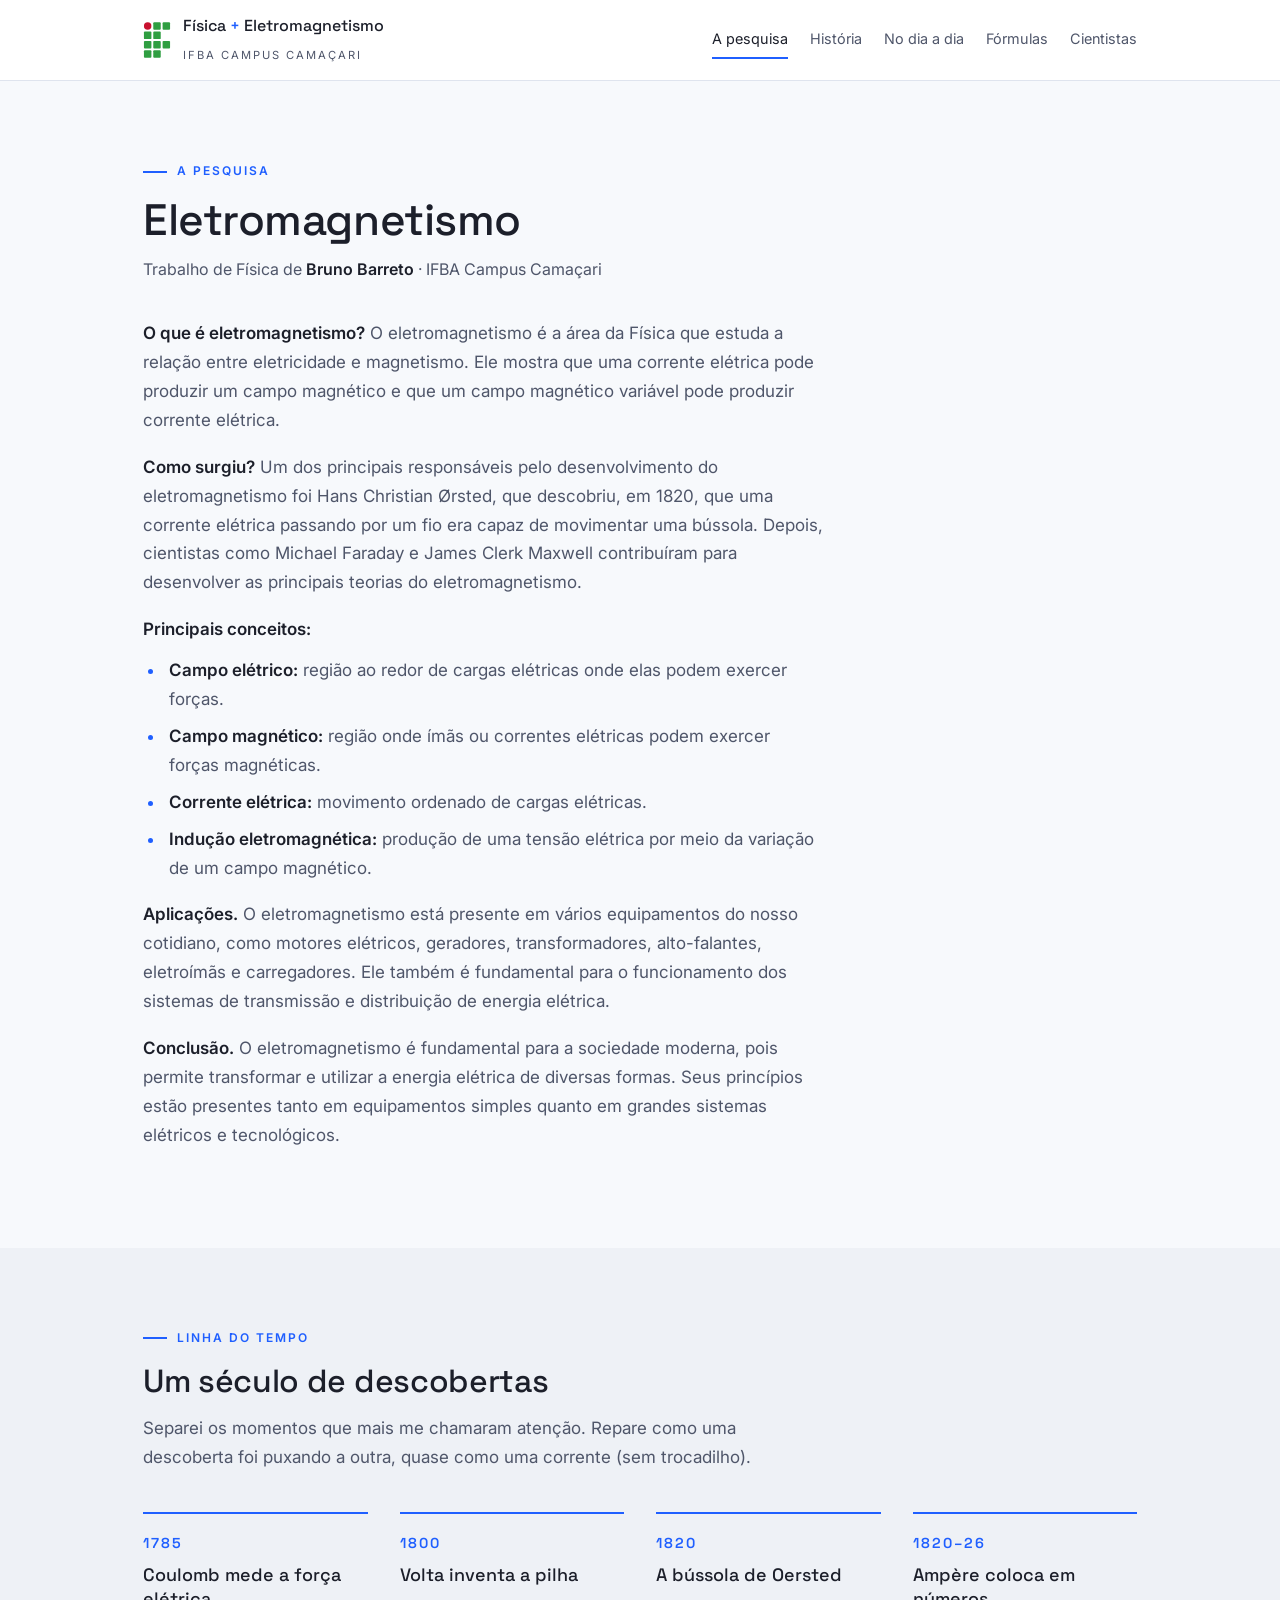
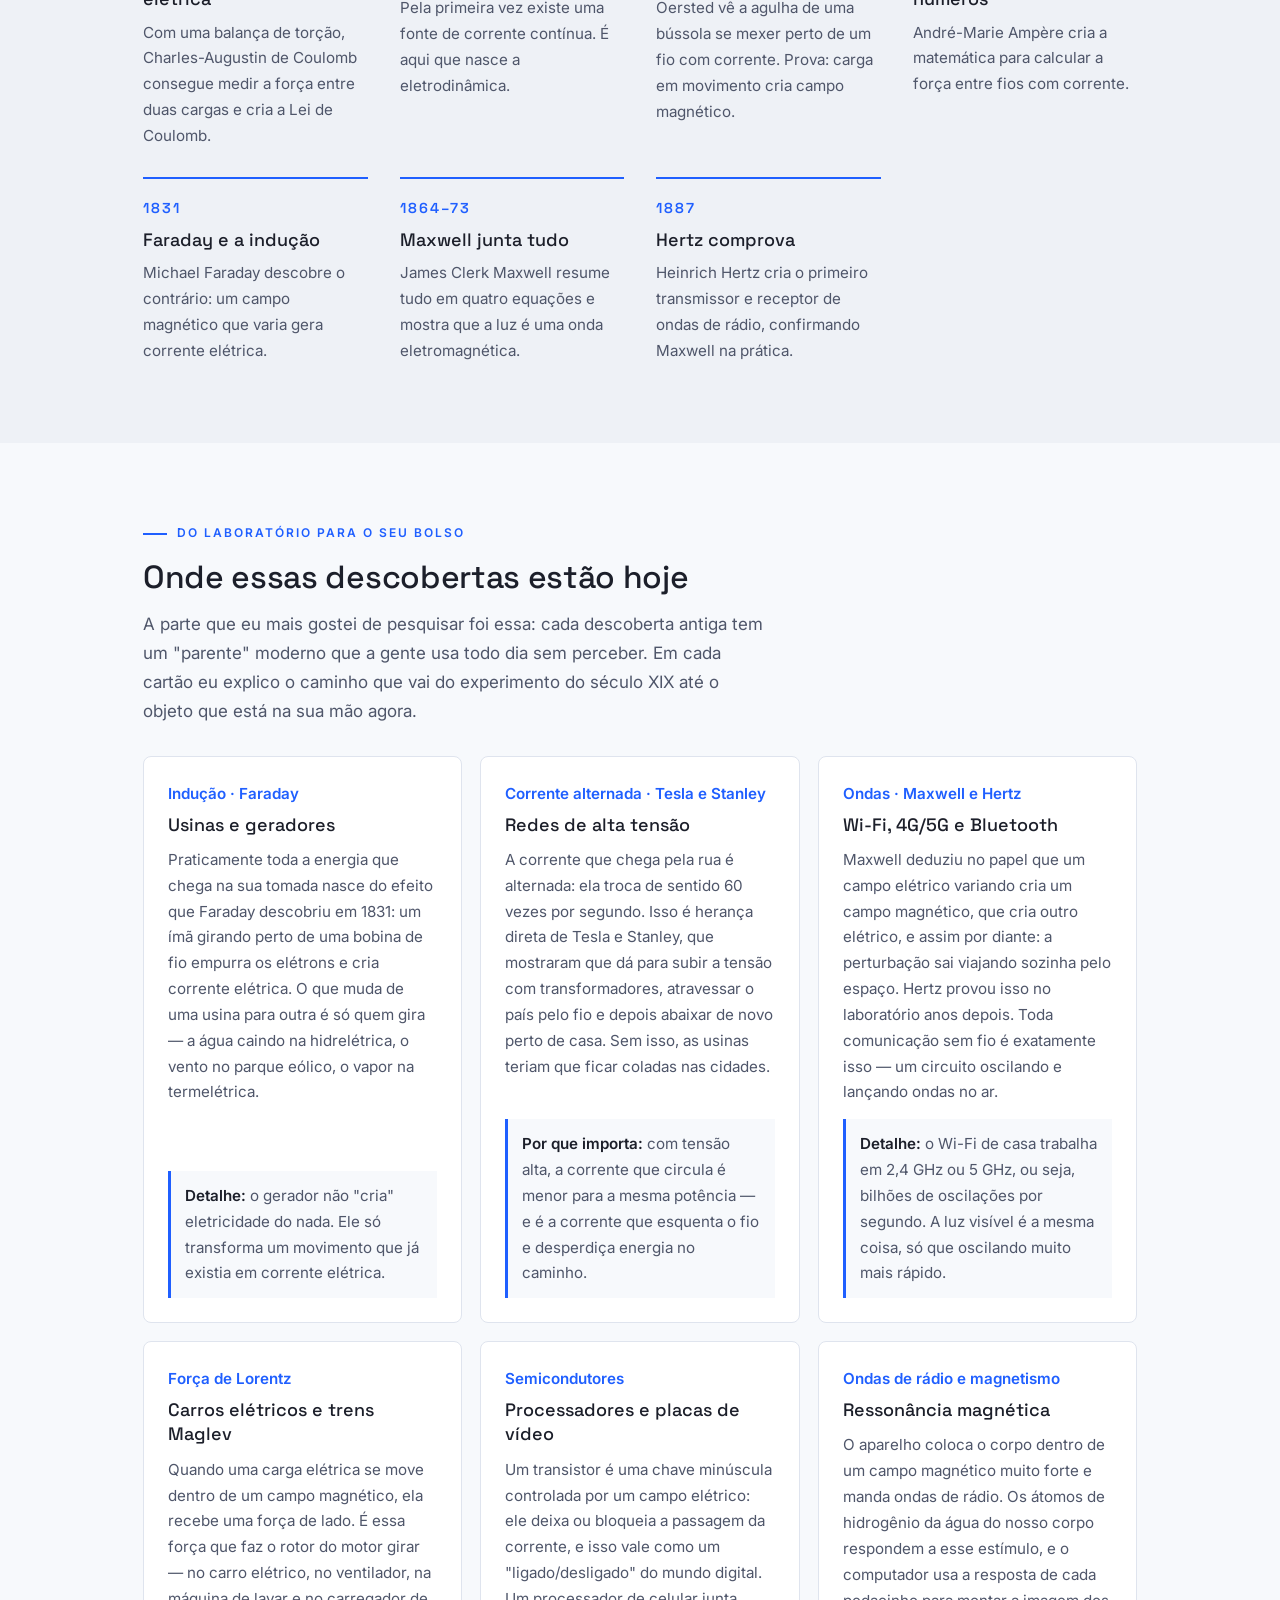
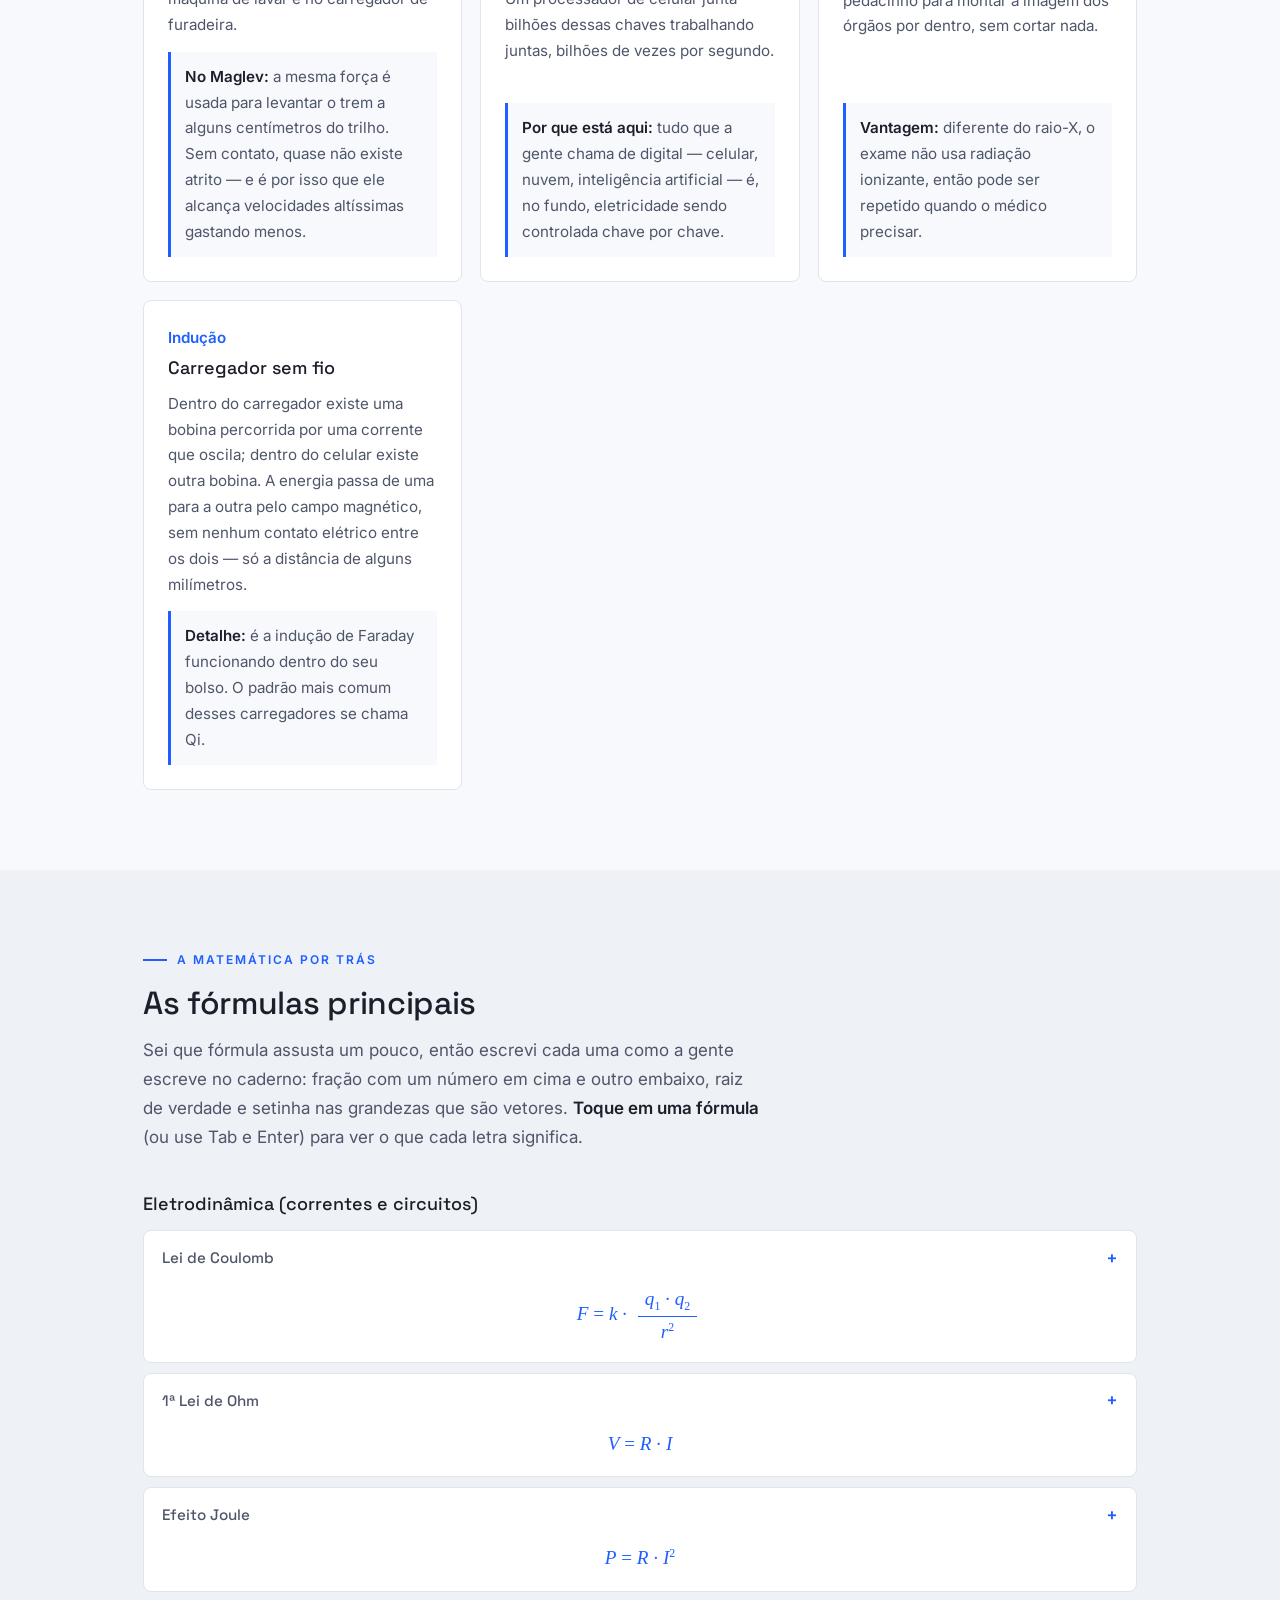
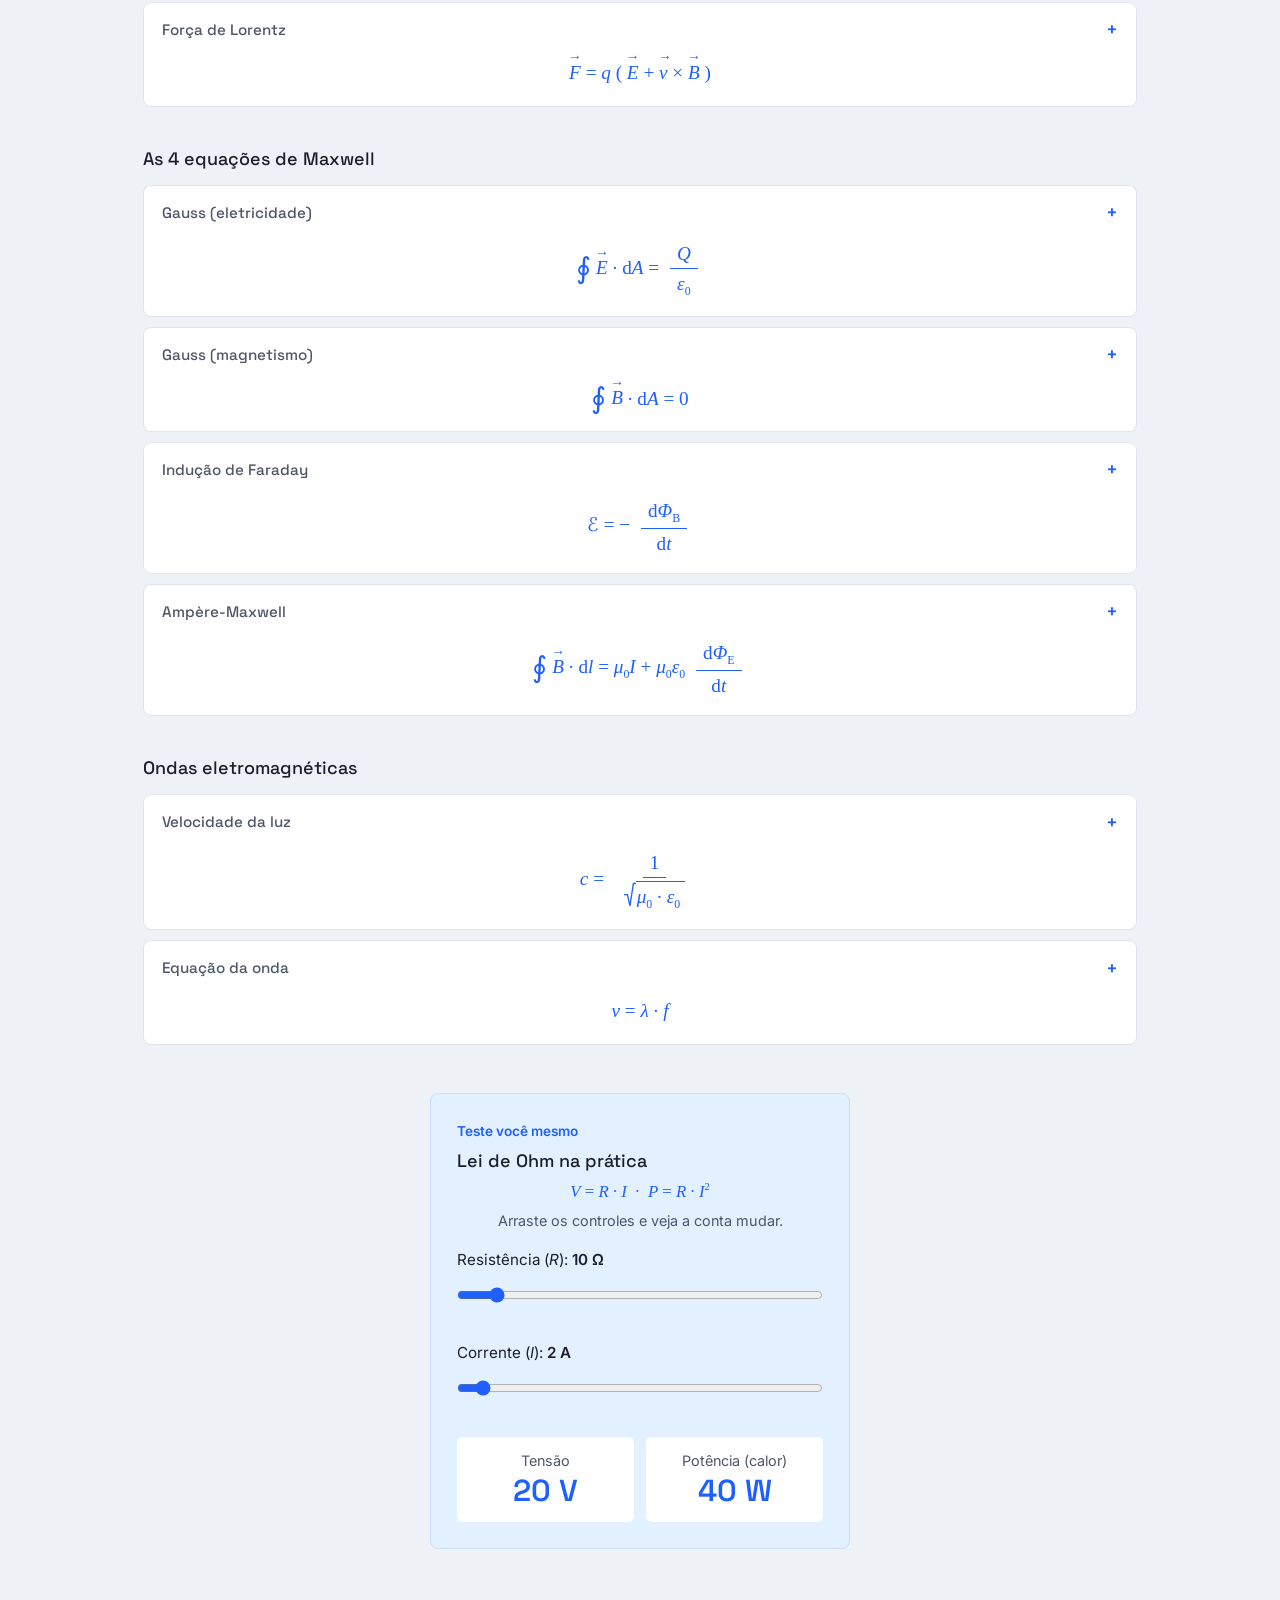
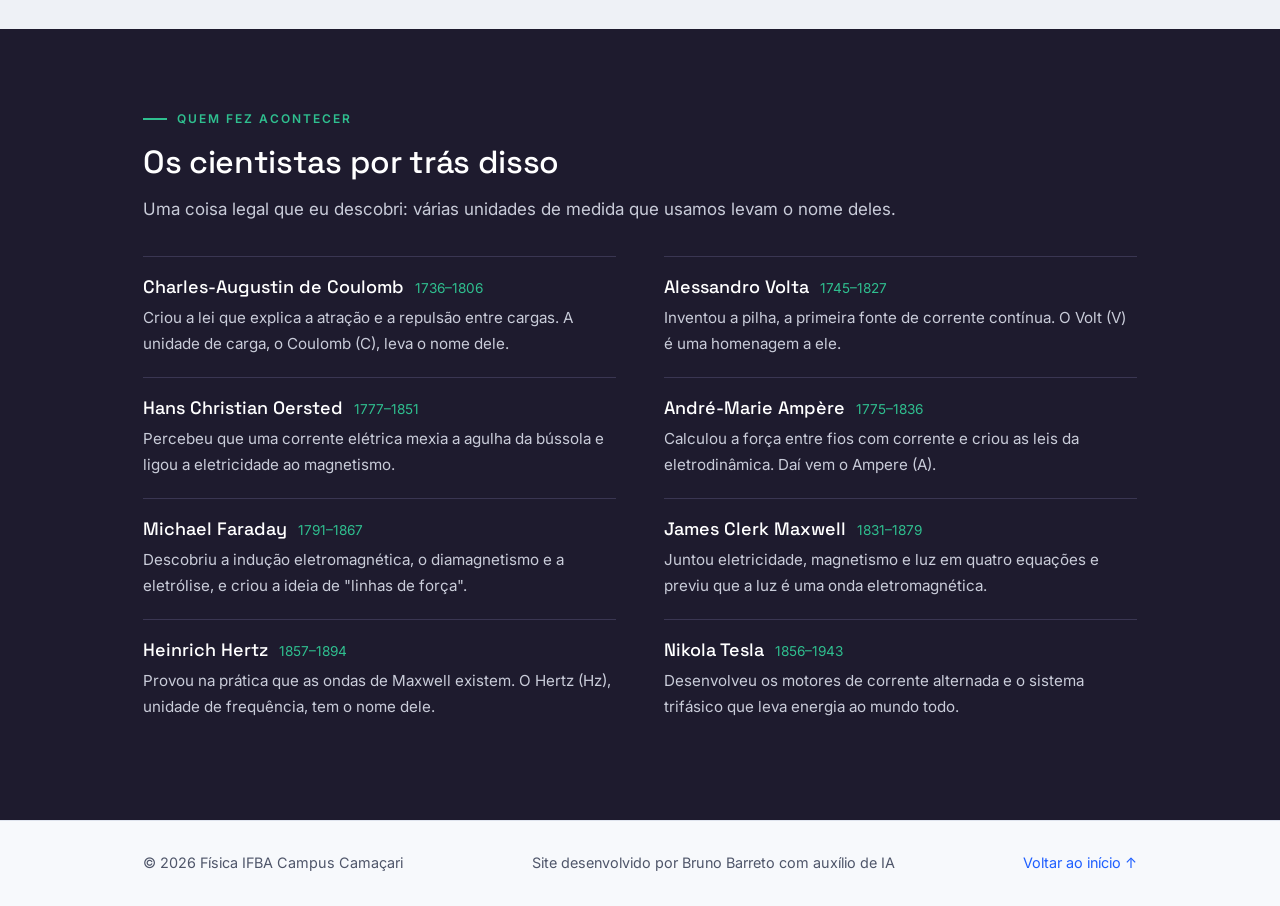
==== commit 0a13a6e2: "Changes" ====
--- a/public/site/index.html
+++ b/public/site/index.html
@@ -162,7 +162,7 @@
     <div class="cartoes">
 
       <div class="cartao">
-        <p class="mini">INDUÇÃO (FARADAY)</p>
+        <p class="mini">Indução · Faraday</p>
         <h3>Usinas e geradores</h3>
         <p>
           Praticamente toda a energia que chega na sua tomada nasce do efeito que Faraday
@@ -177,7 +177,7 @@
       </div>
 
       <div class="cartao">
-        <p class="mini">CORRENTE ALTERNADA (TESLA / STANLEY)</p>
+        <p class="mini">Corrente alternada · Tesla e Stanley</p>
         <h3>Redes de alta tensão</h3>
         <p>
           A corrente que chega pela rua é alternada: ela troca de sentido 60 vezes por
@@ -192,7 +192,7 @@
       </div>
 
       <div class="cartao">
-        <p class="mini">ONDAS (MAXWELL / HERTZ)</p>
+        <p class="mini">Ondas · Maxwell e Hertz</p>
         <h3>Wi-Fi, 4G/5G e Bluetooth</h3>
         <p>
           Maxwell deduziu no papel que um campo elétrico variando cria um campo magnético,
@@ -207,7 +207,7 @@
       </div>
 
       <div class="cartao">
-        <p class="mini">FORÇA DE LORENTZ</p>
+        <p class="mini">Força de Lorentz</p>
         <h3>Carros elétricos e trens Maglev</h3>
         <p>
           Quando uma carga elétrica se move dentro de um campo magnético, ela recebe uma
@@ -222,7 +222,7 @@
       </div>
 
       <div class="cartao">
-        <p class="mini">SEMICONDUTORES</p>
+        <p class="mini">Semicondutores</p>
         <h3>Processadores e placas de vídeo</h3>
         <p>
           Um transistor é uma chave minúscula controlada por um campo elétrico: ele deixa
@@ -237,7 +237,7 @@
       </div>
 
       <div class="cartao">
-        <p class="mini">ONDAS DE RÁDIO + MAGNETISMO</p>
+        <p class="mini">Ondas de rádio e magnetismo</p>
         <h3>Ressonância magnética</h3>
         <p>
           O aparelho coloca o corpo dentro de um campo magnético muito forte e manda ondas
@@ -252,7 +252,7 @@
       </div>
 
       <div class="cartao">
-        <p class="mini">INDUÇÃO</p>
+        <p class="mini">Indução</p>
         <h3>Carregador sem fio</h3>
         <p>
           Dentro do carregador existe uma bobina percorrida por uma corrente que oscila;
@@ -458,13 +458,13 @@
         <p class="formula-explica">
           <i>λ</i> = comprimento de onda (m) · <i>f</i> = frequência (Hz). Como <i>v</i> é fixo
           para a luz, onda curta significa frequência alta — e é por isso que o 5G, que usa
-          frequência alta, alcana uma distância menor que o Wi-Fi antigo.
+          frequência alta, alcança uma distância menor que o Wi-Fi antigo.
         </p>
       </details>
 
       <!-- Calculadora da Lei de Ohm (funciona com o script.js) -->
       <div class="calculadora">
-        <p class="mini">TESTE VOCÊ MESMO</p>
+        <p class="mini">Teste você mesmo</p>
         <h3>Lei de Ohm na prática</h3>
         <p class="mat calculadora-formula"><i>V</i> = <i>R</i> · <i>I</i> &nbsp;·&nbsp; <i>P</i> = <i>R</i> · <i>I</i><sup>2</sup></p>
         <p class="legenda">Arraste os controles e veja a conta mudar.</p>
@@ -491,7 +491,7 @@
       <h2>Os cientistas por trás disso</h2>
       <p>Uma coisa legal que eu descobri: várias unidades de medida que usamos levam o nome deles.</p>
 
-      <!-- Os cartões são criados pelo script.js a partir de uma lista -->
+      <!-- Os itens da lista são criados pelo script.js a partir de uma lista -->
       <ul id="lista-cientistas" class="lista-cientistas"></ul>
     </div>
   </section>
--- a/public/site/style.css
+++ b/public/site/style.css
@@ -76,7 +76,8 @@
   display: flex;
   align-items: center;
   justify-content: space-between;
-  padding: 12px 28px;
+  /* no computador grande, logo e menu ficam alinhados com o texto (coluna de 1050px) */
+  padding: 12px max(28px, calc((100% - 1050px) / 2 + 28px));
   background: var(--branco);
   border-bottom: 1px solid var(--borda);
 }
@@ -103,16 +104,15 @@
   text-decoration: none;
 }
 
+.menu a {
+  padding: 6px 0;
+  border-bottom: 2px solid transparent;   /* espaço para o sublinhado da seção atual */
+  transition: color 0.15s, border-color 0.15s;
+}
 .menu a:hover { color: var(--azul); }
-.botao-azul:hover { background: #1647c9; }
-.botao-azul:active { transform: translateY(1px); }
-
-.botao-azul {
-  background: var(--azul);
-  color: var(--branco) !important;
-  padding: 8px 14px;
-  border-radius: 6px;
-}
+
+/* link da seção que está na tela agora (o script.js marca com aria-current) */
+.menu a[aria-current="true"] { color: var(--texto); border-bottom-color: var(--azul); }
 
 .botao-menu {
   display: none;
@@ -165,9 +165,8 @@
 .subtitulo { margin: 40px 0 14px; font-size: 1.125rem; }
 
 .mini {
-  font-size: 0.75rem;
+  font-size: 0.85rem;
   font-weight: 600;
-  letter-spacing: 1px;
   color: var(--azul);
   margin-bottom: 6px;
 }
@@ -191,7 +190,7 @@
 }
 
 /* traço em cima de cada ano: dá ritmo de "linha do tempo" sem virar cartão */
-.passo { border-top: 2px solid var(--borda); padding-top: 14px; }
+.passo { border-top: 2px solid var(--azul); padding-top: 14px; }
 
 .numero {
   font-family: "Space Grotesk", monospace;
@@ -385,7 +384,7 @@
 .calculadora > .legenda { text-align: center; margin: 4px 0 8px; }
 
 .calculadora label { display: block; font-size: 0.95rem; margin-top: 14px; }
-.calculadora input { width: 100%; height: 32px; accent-color: var(--azul); cursor: pointer; }
+.calculadora input { width: 100%; height: 44px; accent-color: var(--azul); cursor: pointer; }
 
 /* os dois resultados lado a lado, com o nome em cima do número */
 .resultados { display: grid; grid-template-columns: 1fr 1fr; gap: 12px; margin-top: 18px; }
@@ -400,16 +399,14 @@
   color: var(--azul);
 }
 
-/* ===================== SOBRE / RODAPÉ ===================== */
-.autor { margin-top: 20px; }
-
+/* ===================== RODAPÉ ===================== */
 .rodape {
   display: flex;
   flex-wrap: wrap;
   justify-content: space-between;
   gap: 12px;
-  padding: 30px 28px;
-  font-size: 0.85rem;
+  padding: 30px max(28px, calc((100% - 1050px) / 2 + 28px));
+  font-size: 0.9rem;
   color: var(--texto-suave);
   border-top: 1px solid var(--borda);
 }
@@ -438,8 +435,9 @@
   .menu.aberto { display: flex; }
 
   /* cada link do menu vira uma linha grande, fácil de tocar */
-  .menu a { width: 100%; padding: 12px 0; font-size: 1rem; }
-  .menu .botao-azul { margin-top: 8px; padding: 12px 14px; text-align: center; }
+  .menu a { width: 100%; padding: 12px 0; font-size: 1rem; border-bottom: 1px solid var(--borda); }
+  .menu a:last-child { border-bottom: none; }
+  .menu a[aria-current="true"] { border-bottom-color: var(--borda); color: var(--azul); }
 
   .cabecalho { padding: 8px 20px; }
   .secao { padding: 56px 20px; }
